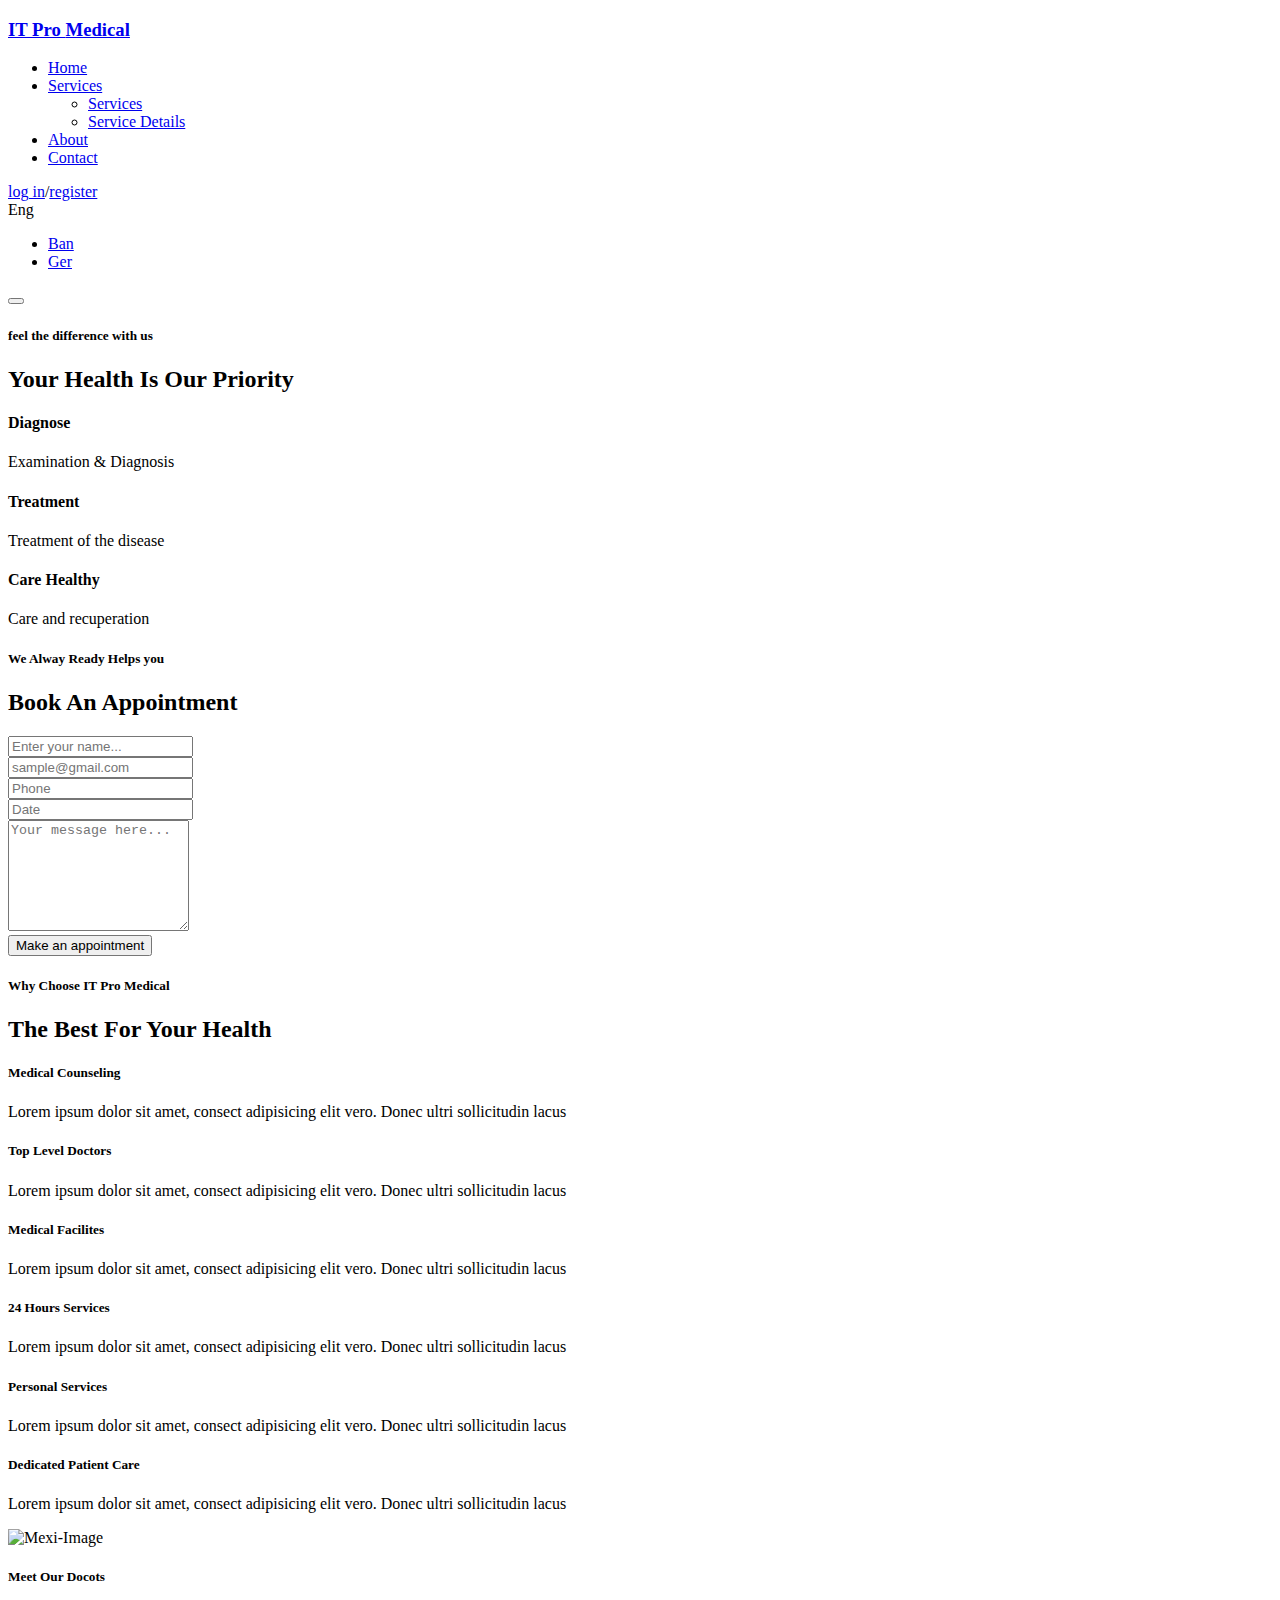
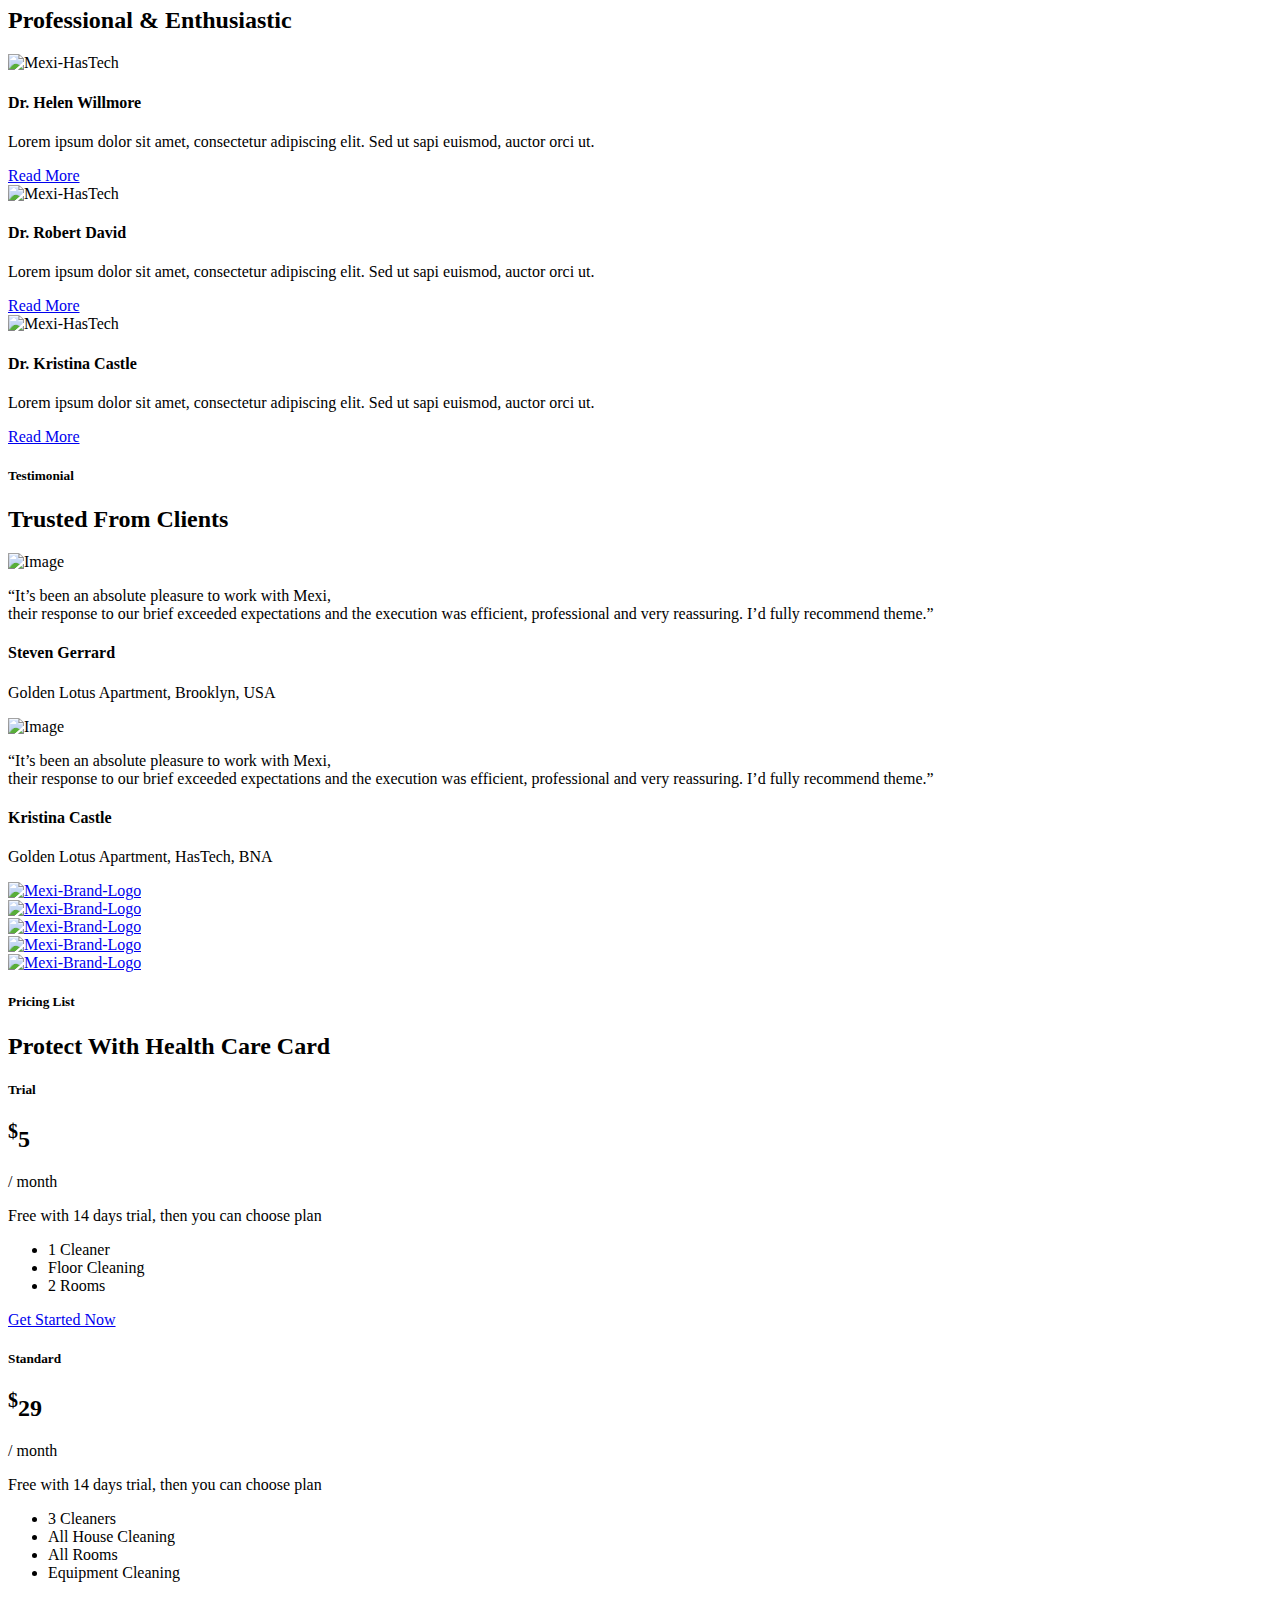
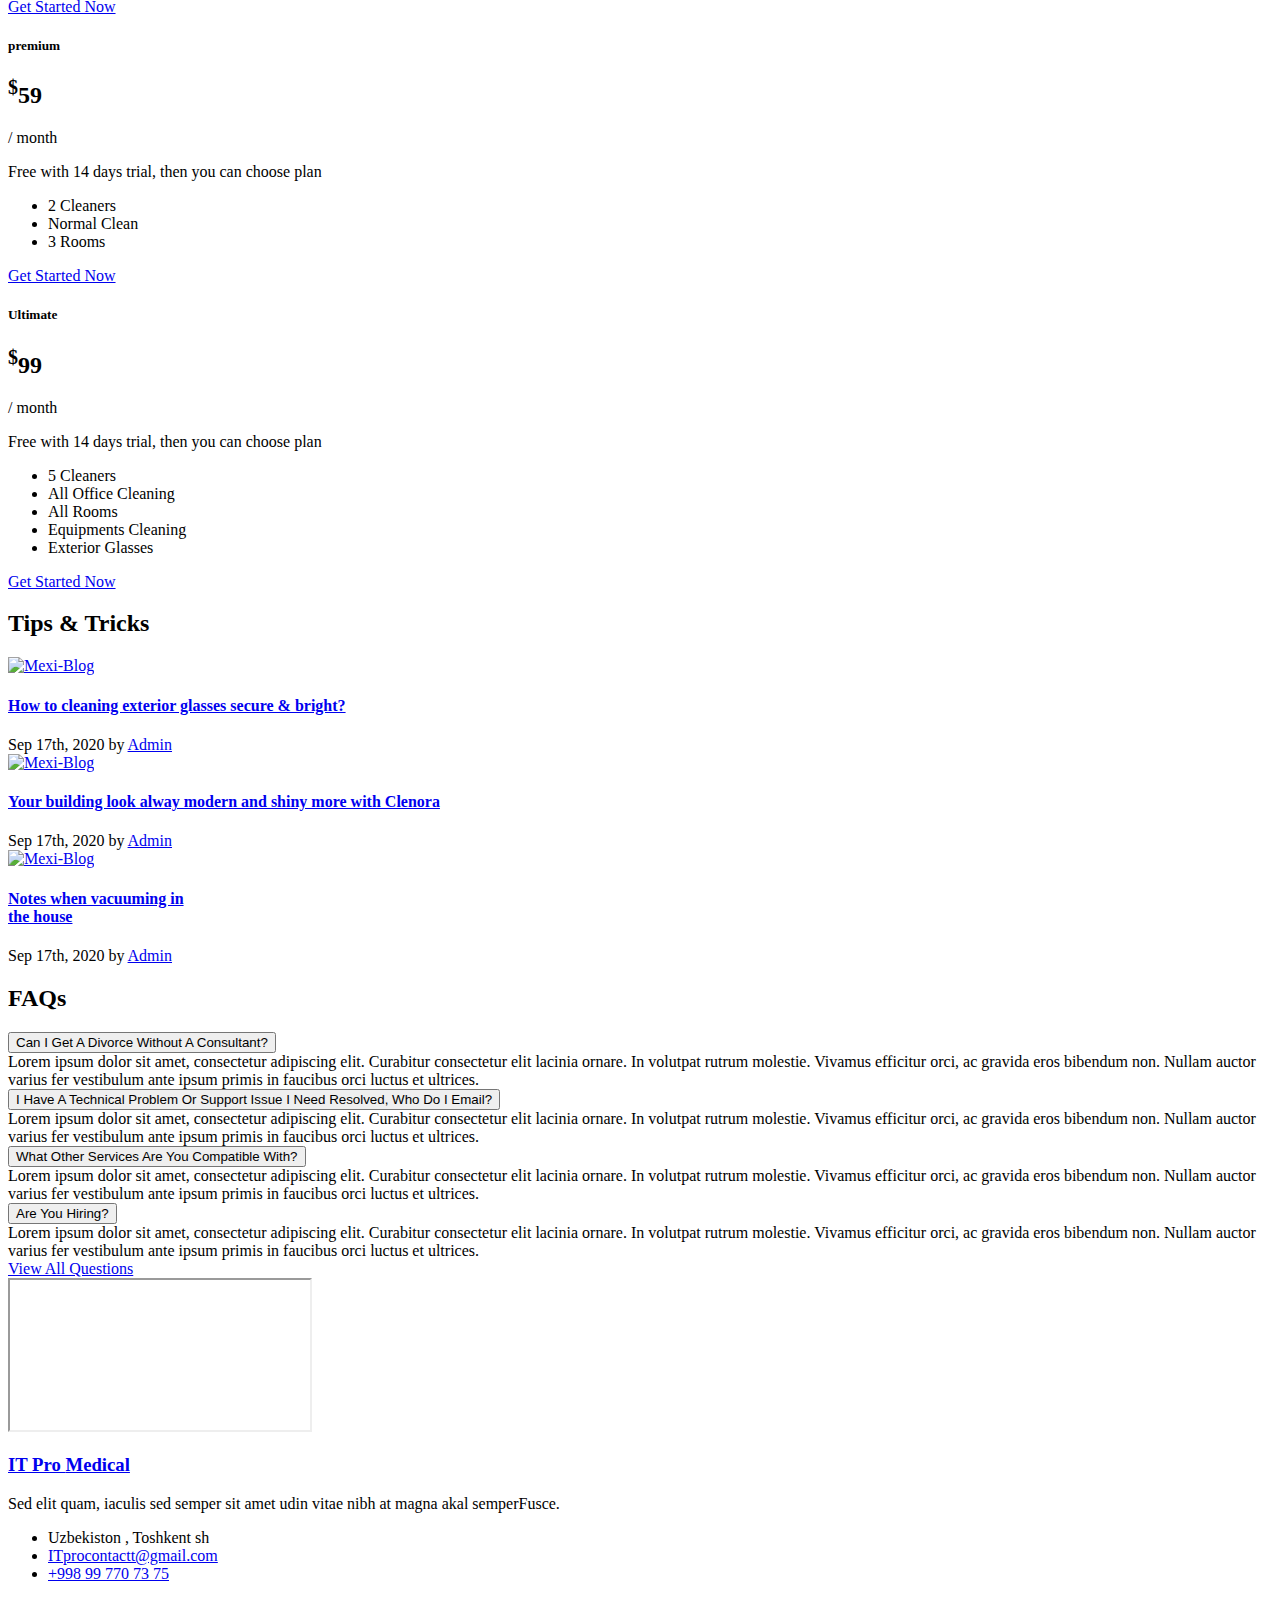
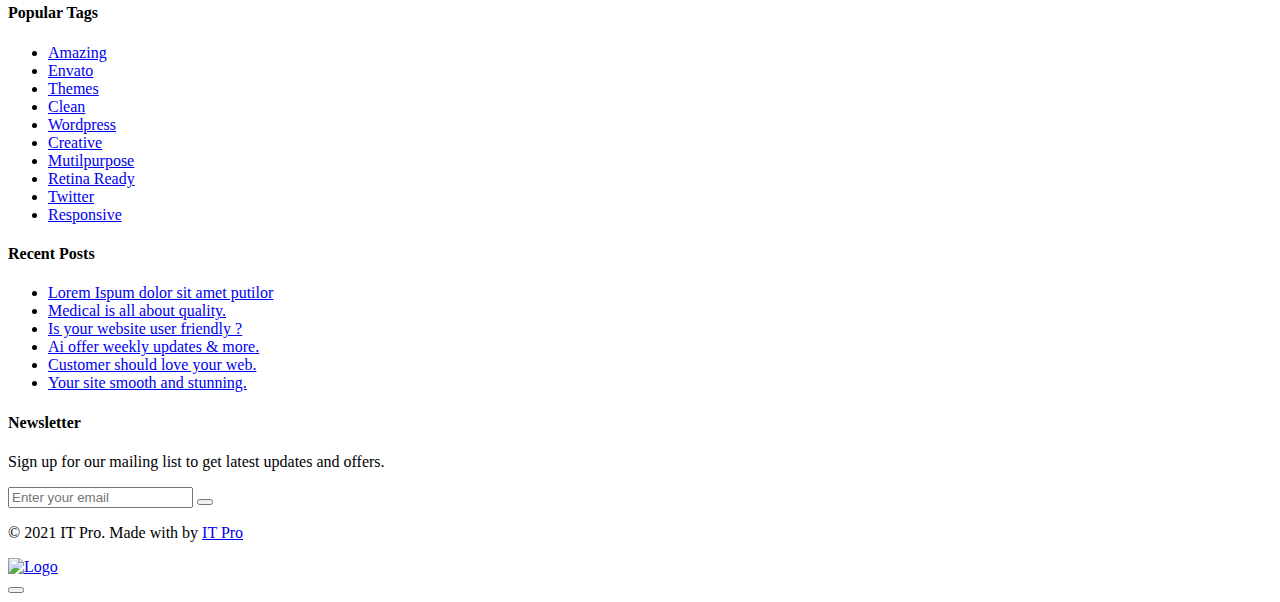
==== index.html @ 4acb0628 "fhgfj" ====
<!DOCTYPE html>
<html lang="en">

<head>
  <meta charset="utf-8">
  <meta http-equiv="X-UA-Compatible" content="IE=edge">
  <meta name="viewport" content="width=device-width, initial-scale=1.0" />

  <title>IT Pro – Health & Medical HTML Template</title>
  <meta name="description" content="Mexi Health & Medical Bootstrap 5 Template is a sophisticated website template for your hospital or clinic."/>

  <!--== Favicon ==-->
  <link rel="shortcut icon" href="assets/img/logo.ico" type="image/x-icon" />

  <!--== Main Style CSS ==-->
  <link href="assets/css/style.css" rel="stylesheet" />

</head>

<body>

  <!--wrapper start-->
  <div class="wrapper home-default-wrapper">

    <!--== Start Preloader Content ==-->
    <div class="preloader-wrap">
      <div class="preloader">
        <span class="dot"></span>
        <div class="dots">
          <span></span>
          <span></span>
          <span></span>
        </div>
      </div>
    </div>
    <!--== End Preloader Content ==-->

    <!--== Start Header Wrapper ==-->
    <header class="header-area header-default transparent sticky-header">
      <div class="container">
        <div class="row align-items-center">
          <div class="col-lg-12">
            <div class="header-align">
              <div class="header-logo-area">
                <a href="index.html">
                  <h3 class="text-dark font-weight-bold ml-30" href="#">IT Pro <span class="text-danger">Medical</span></h3>
                </a>
              </div>
              <div class="header-navigation-area">
                <ul class="main-menu nav justify-content-center">
                  <li><a href="index.html">Home</a></li>
                  <li class="has-submenu"><a href="services.html">Services</a>
                    <ul class="submenu-nav">
                      <li><a href="services.html">Services</a></li>
                      <li><a href="service-details.html">Service Details</a></li>
                    </ul>
                  </li>
                  <li><a href="about.html">About</a></li>
                  <li><a href="contact.html">Contact</a></li>
<!--                  <li class="has-submenu"><a href="blog.html">Blog</a>-->
<!--                    <ul class="submenu-nav">-->
<!--                      <li><a href="blog.html">Blog Grid</a></li>-->
<!--                      <li><a href="blog-details.html">Blog Single</a></li>-->
<!--                    </ul>-->
<!--                  </li>-->
                </ul>
              </div>
              <div class="header-action-area">
                <div class="login-reg">
                  <a href="#/">log in</a><span>/</span><a href="#/">register</a> <i class="icon icofont-user-alt-3"></i>
                </div>
                <div class="widget-language">
                  <span class="current">Eng <i class="icon icofont-simple-down"></i></span>
                  <ul>
                    <li><a href="#">Ban</a></li>
                    <li><a href="#">Ger</a></li>
                  </ul>
                </div>
                <button class="btn-menu d-lg-none">
                  <span></span>
                  <span></span>
                  <span></span>
                </button>
              </div>
            </div>
          </div>
        </div>
      </div>
    </header>
    <!--== End Header Wrapper ==-->

    <main class="main-content site-wrapper-reveal">
      <!--== Start Hero Area Wrapper ==-->
      <section class="home-slider-area slider-default bg-img" data-bg-img="assets/img/slider/main-slide-01.jpg">
        <div class="container">
          <div class="row">
            <div class="col-lg-12">
              <!-- Start Slide Item -->
              <div class="slider-content-area" data-aos="fade-zoom-in" data-aos-duration="1300">
                <h5>feel the difference with us</h5>
                <h2>Your Health <span>Is Our Priority</span></h2>
              </div>
              <!-- End Slide Item -->
              <div class="swiper-container service-slider-container">
                <div class="swiper-wrapper service-slider service-category">

                  <div class="swiper-slide category-item">
                    <div class="icon">
                      <i class="icofont-stethoscope-alt"></i>
                    </div>
                    <h4>Diagnose</h4>
                    <p>Examination & Diagnosis</p>
                  </div>

                  <div class="swiper-slide category-item">
                    <div class="icon">
                      <i class="icofont-brain-alt"></i>
                    </div>
                    <h4>Treatment</h4>
                    <p>Treatment of the disease</p>
                  </div>

                  <div class="swiper-slide category-item">
                    <div class="icon">
                      <i class="icofont-paralysis-disability"></i>
                    </div>
                    <h4>Care Healthy</h4>
                    <p>Care and recuperation</p>
                  </div>
                </div>
              </div>
            </div>
          </div>
        </div>
      </section>
      <!--== End Hero Area Wrapper ==-->

      <!--== Start Appointment Form Area Wrapper ==-->
      <section class="appointment-area" data-bg-color="#eaeded">
        <div class="appointment-form-style1">
          <div class="container">
            <div class="row">
              <div class="col-lg-12">
                <div class="appointment-form">
                  <div class="section-title">
                    <h5>We Alway Ready Helps you</h5>
                    <h2 class="title">Book An <span>Appointment</span></h2>
                  </div>
                  <form id="contact-form" action="http://whizthemes.com/mail-php/raju/arden/mail.php" method="post">
                    <div class="row">
                      <div class="col-md-3">
                        <div class="form-group">
                          <input class="form-control" type="text" name="con_name" placeholder="Enter your name...">
                        </div>
                      </div>
                      <div class="col-md-3">
                        <div class="form-group">
                          <input class="form-control" type="email" name="con_email" placeholder="sample@gmail.com">
                        </div>
                      </div>
                      <div class="col-md-3">
                        <div class="form-group">
                          <input class="form-control" type="text" name="con_phone" placeholder="Phone">
                        </div>
                      </div>
                      <div class="col-md-3">
                        <div class="form-group datepicker-group">
                          <label for="datepicker" class="form-label icon icofont-calendar"></label>
                          <input class="form-control" id="datepicker" type="text" name="con_date" placeholder="Date">
                        </div>
                      </div>
                      <div class="col-md-12">
                        <div class="form-group mb-0">
                          <textarea name="con_message" rows="7" placeholder="Your message here..."></textarea>
                        </div>
                      </div>
                      <div class="col-md-12">
                        <div class="form-group mb-0">
                          <button class="btn btn-theme" type="submit">Make an appointment</button>
                        </div>
                      </div>
                    </div>
                  </form>
                </div>
                <!-- Message Notification -->
                <div class="form-message"></div>
              </div>
            </div>
          </div>
        </div>
      </section>
      <!--== End Appointment Form Area Wrapper ==-->

      <!--== Start Feature Area Wrapper ==-->
      <section class="feature-area feature-default-area" data-bg-color="#eaeded">
        <div class="container">
          <div class="row">
            <div class="col-lg-12">
              <div class="section-title" data-aos="fade-up" data-aos-duration="1100">
                <h5>Why Choose IT Pro Medical</h5>
                <h2 class="title">The Best <span>For Your Health</span></h2>
              </div>
            </div>
          </div>
          <div class="row">
            <div class="col-lg-12 col-xl-8">
              <div class="row icon-box-style1" data-aos="fade-up" data-aos-duration="1100">
                <div class="col-md-6">
                  <div class="icon-box-item">
                    <div class="icon">
                      <i class="icofont-prescription"></i>
                    </div>
                    <div class="content">
                      <h5 class="title">Medical Counseling</h5>
                      <p>Lorem ipsum dolor sit amet, consect adipisicing elit vero. Donec ultri sollicitudin lacus</p>
                    </div>
                  </div>
                </div>
                <div class="col-md-6">
                  <div class="icon-box-item">
                    <div class="icon">
                      <i class="icofont-doctor-alt"></i>
                    </div>
                    <div class="content">
                      <h5 class="title">Top Level Doctors</h5>
                      <p>Lorem ipsum dolor sit amet, consect adipisicing elit vero. Donec ultri sollicitudin lacus</p>
                    </div>
                  </div>
                </div>
                <div class="col-md-6">
                  <div class="icon-box-item">
                    <div class="icon">
                      <i class="icofont-microscope"></i>
                    </div>
                    <div class="content">
                      <h5 class="title">Medical Facilites</h5>
                      <p>Lorem ipsum dolor sit amet, consect adipisicing elit vero. Donec ultri sollicitudin lacus</p>
                    </div>
                  </div>
                </div>
                <div class="col-md-6">
                  <div class="icon-box-item">
                    <div class="icon">
                      <i class="icofont-ambulance-cross"></i>
                    </div>
                    <div class="content">
                      <h5 class="title">24 Hours Services</h5>
                      <p>Lorem ipsum dolor sit amet, consect adipisicing elit vero. Donec ultri sollicitudin lacus</p>
                    </div>
                  </div>
                </div>
                <div class="col-md-6">
                  <div class="icon-box-item">
                    <div class="icon">
                      <i class="icofont-blood"></i>
                    </div>
                    <div class="content">
                      <h5 class="title">Personal Services</h5>
                      <p>Lorem ipsum dolor sit amet, consect adipisicing elit vero. Donec ultri sollicitudin lacus</p>
                    </div>
                  </div>
                </div>
                <div class="col-md-6">
                  <div class="icon-box-item">
                    <div class="icon">
                      <i class="icofont-paralysis-disability"></i>
                    </div>
                    <div class="content">
                      <h5 class="title">Dedicated Patient Care</h5>
                      <p>Lorem ipsum dolor sit amet, consect adipisicing elit vero. Donec ultri sollicitudin lacus</p>
                    </div>
                  </div>
                </div>
              </div>
            </div>
          </div>
        </div>
        <div class="thumb" data-aos="fade-left" data-aos-duration="1500">
          <img src="assets/img/photos/doctor-01.png" alt="Mexi-Image">
        </div>
      </section>
      <!--== End Feature Area Wrapper ==-->

      <!--== Start Team Area Wrapper ==-->
      <section class="team-area team-default-area">
        <div class="container">
          <div class="row">
            <div class="col-lg-12">
              <div class="section-title text-center" data-aos="fade-up" data-aos-duration="1000">
                <h5>Meet Our Docots</h5>
                <h2 class="title">Professional & <span>Enthusiastic</span></h2>
              </div>
            </div>
          </div>
          <div class="row">
            <div class="col-lg-12">
              <div class="swiper-container team-slider-container" data-aos="fade-up" data-aos-duration="1300">
                <div class="swiper-wrapper team-slider">
                  <!--== Start Team Item ==-->
                  <div class="swiper-slide team-member">
                    <div class="thumb">
                      <img src="assets/img/team/01.jpg" alt="Mexi-HasTech">
                    </div>
                    <div class="content">
                      <div class="member-info">
                        <h4 class="name">Dr. Helen Willmore</h4>
                        <p>Lorem ipsum dolor sit amet, consectetur adipiscing elit. Sed ut sapi euismod, auctor orci ut.
                        </p>
                        <a href="#/" class="btn-link">Read More</a>
                      </div>
                    </div>
                  </div>
                  <!--== End Team Item ==-->

                  <!--== Start Team Item ==-->
                  <div class="swiper-slide team-member">
                    <div class="thumb">
                      <img src="assets/img/team/02.jpg" alt="Mexi-HasTech">
                    </div>
                    <div class="content">
                      <div class="member-info">
                        <h4 class="name">Dr. Robert David</h4>
                        <p>Lorem ipsum dolor sit amet, consectetur adipiscing elit. Sed ut sapi euismod, auctor orci ut.
                        </p>
                        <a href="#/" class="btn-link">Read More</a>
                      </div>
                    </div>
                  </div>
                  <!--== End Team Item ==-->

                  <!--== Start Team Item ==-->
                  <div class="swiper-slide team-member">
                    <div class="thumb">
                      <img src="assets/img/team/03.jpg" alt="Mexi-HasTech">
                    </div>
                    <div class="content">
                      <div class="member-info">
                        <h4 class="name">Dr. Kristina Castle</h4>
                        <p>Lorem ipsum dolor sit amet, consectetur adipiscing elit. Sed ut sapi euismod, auctor orci ut.
                        </p>
                        <a href="#/" class="btn-link">Read More</a>
                      </div>
                    </div>
                  </div>
                  <!--== End Team Item ==-->
                </div>
                <!-- Add Pagination -->
                <div class="swiper-pagination"></div>
              </div>
            </div>
          </div>
        </div>
      </section>
      <!--== End Team Area Wrapper ==-->

      <!--== Start Testimonial Area Wrapper ==-->
      <section class="testimonial-area testimonial-default-area bg-img"
        data-bg-img="assets/img/photos/testimonial-bg1.jpg">
        <div class="container">
          <div class="row">
            <div class="col-lg-12">
              <div class="section-title text-center" data-aos="fade-up" data-aos-duration="1000">
                <h5>Testimonial</h5>
                <h2 class="title">Trusted <span>From Clients</span></h2>
              </div>
            </div>
          </div>
          <div class="row">
            <div class="col-lg-12">
              <div class="swiper-container testimonial-slider-container" data-aos="fade-up" data-aos-duration="1100">
                <div class="swiper-wrapper testimonial-slider">
                  <!--== Start Testimonial Item ==-->
                  <div class="swiper-slide testimonial-item">
                    <div class="thumb">
                      <img src="assets/img/testimonial/01.jpg" alt="Image">
                    </div>
                    <div class="client-content">
                      <p>“It’s been an absolute pleasure to work with Mexi, <br>their response to our brief exceeded
                        expectations and the execution was efficient, professional and very reassuring. I’d fully
                        recommend theme.”</p>
                    </div>
                    <div class="client-info">
                      <div class="desc">
                        <h4 class="name">Steven Gerrard</h4>
                        <p class="client-location">Golden Lotus Apartment, Brooklyn, USA</p>
                      </div>
                    </div>
                  </div>
                  <!--== End Testimonial Item ==-->
                  <!--== Start Testimonial Item ==-->
                  <div class="swiper-slide testimonial-item">
                    <div class="thumb">
                      <img src="assets/img/testimonial/02.jpg" alt="Image">
                    </div>
                    <div class="client-content">
                      <p>“It’s been an absolute pleasure to work with Mexi, <br>their response to our brief exceeded
                        expectations and the execution was efficient, professional and very reassuring. I’d fully
                        recommend theme.”</p>
                    </div>
                    <div class="client-info">
                      <div class="desc">
                        <h4 class="name">Kristina Castle</h4>
                        <p class="client-location">Golden Lotus Apartment, HasTech, BNA</p>
                      </div>
                    </div>
                  </div>
                  <!--== End Testimonial Item ==-->
                </div>
                <!-- Add Arrows -->
                <div class="swiper-button-next"></div>
                <div class="swiper-button-prev"></div>
              </div>
            </div>
          </div>
          <div class="row">
            <div class="col-lg-12">
              <div class="brand-logo-area brand-logo-default-area">
                <div class="swiper-container brand-logo-slider-container" data-aos="fade-up" data-aos-duration="1200">
                  <div class="swiper-wrapper brand-logo-slider">
                    <div class="swiper-slide brand-logo-item">
                      <a href="#/"><img src="assets/img/brand-logo/01.png" alt="Mexi-Brand-Logo"></a>
                    </div>
                    <div class="swiper-slide brand-logo-item">
                      <a href="#/"><img src="assets/img/brand-logo/02.png" alt="Mexi-Brand-Logo"></a>
                    </div>
                    <div class="swiper-slide brand-logo-item">
                      <a href="#/"><img src="assets/img/brand-logo/03.png" alt="Mexi-Brand-Logo"></a>
                    </div>
                    <div class="swiper-slide brand-logo-item">
                      <a href="#/"><img src="assets/img/brand-logo/04.png" alt="Mexi-Brand-Logo"></a>
                    </div>
                    <div class="swiper-slide brand-logo-item">
                      <a href="#/"><img src="assets/img/brand-logo/05.png" alt="Mexi-Brand-Logo"></a>
                    </div>
                  </div>
                </div>
              </div>
            </div>
          </div>
        </div>
      </section>
      <!--== End Testimonial Area Wrapper ==-->

      <!--== Start Pricing Area Wrapper ==-->
      <section class="pricing-area pricing-default-area">
        <div class="container">
          <div class="row">
            <div class="col-lg-12">
              <div class="section-title text-center" data-aos="fade-up" data-aos-duration="1000">
                <h5>Pricing List</h5>
                <h2 class="title">Protect <span>With Health Care Card</span></h2>
              </div>
            </div>
          </div>
          <div class="row row-gutter-0 pricing-items-style1" data-aos="fade-up" data-aos-duration="1100">
            <div class="col-sm-6 col-md-6 col-lg-3">
              <div class="pricing-item item-one">
                <div class="pricing-title">
                  <h5>Trial</h5>
                </div>
                <div class="pricing-amount">
                  <h2><sup>$</sup>5</h2>
                  <span class="period">/ month</span>
                </div>
                <div class="pricing-content">
                  <p class="desc">Free with 14 days trial, then you can choose plan</p>
                  <ul class="pricing-list">
                    <li><i class="icofont-check-circled"></i> 1 Cleaner</li>
                    <li><i class="icofont-check-circled"></i> Floor Cleaning</li>
                    <li><i class="icofont-check-circled"></i> 2 Rooms</li>
                  </ul>
                </div>
                <div class="pricing-footer">
                  <a class="btn-theme btn-border" href="#/">Get Started Now</a>
                </div>
              </div>
            </div>
            <div class="col-sm-6 col-md-6 col-lg-3">
              <div class="pricing-item item-two">
                <div class="pricing-title">
                  <h5>Standard</h5>
                </div>
                <div class="pricing-amount">
                  <h2><sup>$</sup>29</h2>
                  <span class="period">/ month</span>
                </div>
                <div class="pricing-content">
                  <p class="desc">Free with 14 days trial, then you can choose plan</p>
                  <ul class="pricing-list">
                    <li><i class="icofont-check-circled"></i> 3 Cleaners</li>
                    <li><i class="icofont-check-circled"></i> All House Cleaning</li>
                    <li><i class="icofont-check-circled"></i> All Rooms</li>
                    <li><i class="icofont-check-circled"></i> Equipment Cleaning</li>
                  </ul>
                </div>
                <div class="pricing-footer">
                  <a class="btn-theme btn-border active" href="#/">Get Started Now</a>
                </div>
              </div>
            </div>
            <div class="col-sm-6 col-md-6 col-lg-3">
              <div class="pricing-item item-three">
                <div class="pricing-title">
                  <h5>premium</h5>
                </div>
                <div class="pricing-amount">
                  <h2><sup>$</sup>59</h2>
                  <span class="period">/ month</span>
                </div>
                <div class="pricing-content">
                  <p class="desc">Free with 14 days trial, then you can choose plan</p>
                  <ul class="pricing-list">
                    <li><i class="icofont-check-circled"></i> 2 Cleaners</li>
                    <li><i class="icofont-check-circled"></i> Normal Clean</li>
                    <li><i class="icofont-check-circled"></i> 3 Rooms</li>
                  </ul>
                </div>
                <div class="pricing-footer">
                  <a class="btn-theme btn-border" href="#/">Get Started Now</a>
                </div>
              </div>
            </div>
            <div class="col-sm-6 col-md-6 col-lg-3">
              <div class="pricing-item item-four">
                <div class="pricing-title">
                  <h5>Ultimate</h5>
                </div>
                <div class="pricing-amount">
                  <h2><sup>$</sup>99</h2>
                  <span class="period">/ month</span>
                </div>
                <div class="pricing-content">
                  <p class="desc">Free with 14 days trial, then you can choose plan</p>
                  <ul class="pricing-list">
                    <li><i class="icofont-check-circled"></i> 5 Cleaners</li>
                    <li><i class="icofont-check-circled"></i> All Office Cleaning</li>
                    <li><i class="icofont-check-circled"></i> All Rooms</li>
                    <li><i class="icofont-check-circled"></i> Equipments Cleaning</li>
                    <li><i class="icofont-check-circled"></i> Exterior Glasses</li>
                  </ul>
                </div>
                <div class="pricing-footer">
                  <a class="btn-theme btn-border" href="#/">Get Started Now</a>
                </div>
              </div>
            </div>
          </div>
        </div>
      </section>
      <!--== End Pricing Area Wrapper ==-->

      <!--== Start Blog Area Wrapper ==-->
      <section class="blog-area blog-default-area">
        <div class="container">
          <div class="row">
            <div class="col-lg-6">
              <div class="section-title" data-aos="fade-up" data-aos-duration="1000">
                <h2 class="title">Tips & <span>Tricks</span></h2>
              </div>
              <div class="post-items-style1" data-aos="fade-up" data-aos-duration="1100">
                <!--== Start Blog Post Item ==-->
                <div class="post-item">
                  <div class="thumb">
                    <a href="blog-details.html"><img src="assets/img/blog/01.jpg" alt="Mexi-Blog"></a>
                  </div>
                  <div class="content">
                    <h4 class="title">
                      <a href="blog-details.html">How to cleaning exterior glasses secure & bright?</a>
                    </h4>
                    <div class="meta">Sep 17th, 2020 by <a class="author" href="blog.html">Admin</a>
                    </div>
                  </div>
                </div>
                <!--== End Blog Post Item ==-->

                <!--== Start Blog Post Item ==-->
                <div class="post-item">
                  <div class="thumb">
                    <a href="blog-details.html"><img src="assets/img/blog/02.jpg" alt="Mexi-Blog"></a>
                  </div>
                  <div class="content">
                    <h4 class="title">
                      <a href="blog-details.html">Your building look alway modern and shiny more with Clenora</a>
                    </h4>
                    <div class="meta">Sep 17th, 2020 by <a class="author" href="blog.html">Admin</a>
                    </div>
                  </div>
                </div>
                <!--== End Blog Post Item ==-->

                <!--== Start Blog Post Item ==-->
                <div class="post-item">
                  <div class="thumb">
                    <a href="blog-details.html"><img src="assets/img/blog/03.jpg" alt="Mexi-Blog"></a>
                  </div>
                  <div class="content">
                    <h4 class="title">
                      <a href="blog-details.html">Notes when vacuuming in <br>the house</a>
                    </h4>
                    <div class="meta">Sep 17th, 2020 by <a class="author" href="blog.html">Admin</a>
                    </div>
                  </div>
                </div>
                <!--== End Blog Post Item ==-->
              </div>
            </div>
            <div class="col-lg-6">
              <div class="section-title mt-md-70" data-aos="fade-up" data-aos-duration="1000">
                <h2 class="title">FAQs</h2>
              </div>
              <div class="accordian-content" data-aos="fade-up" data-aos-duration="1100">
                <div class="accordion accordion-style2 no-bg" id="accordionStyle">
                  <div class="accordion-item">
                    <div class="accordion-header" id="headingOne">
                      <button class="accordion-button" type="button" data-bs-toggle="collapse"
                        data-bs-target="#collapseOne" aria-expanded="true" aria-controls="collapseOne">
                        Can I Get A Divorce Without A Consultant?
                        <i class="icon icon-plus icofont-thin-down"></i>
                        <i class="icon icon-minus icofont-close-line"></i>
                      </button>
                    </div>
                    <div id="collapseOne" class="accordion-collapse collapse show" aria-labelledby="headingOne"
                      data-bs-parent="#accordionStyle">
                      <div class="accordion-body">
                        Lorem ipsum dolor sit amet, consectetur adipiscing elit. Curabitur consectetur elit lacinia
                        ornare. In volutpat rutrum molestie. Vivamus efficitur orci, ac gravida eros bibendum non.
                        Nullam auctor varius fer vestibulum ante ipsum primis in faucibus orci luctus et ultrices.
                      </div>
                    </div>
                  </div>
                  <div class="accordion-item">
                    <div class="accordion-header" id="headingTwo">
                      <button class="accordion-button collapsed" type="button" data-bs-toggle="collapse"
                        data-bs-target="#collapseTwo" aria-expanded="false" aria-controls="collapseTwo">
                        I Have A Technical Problem Or Support Issue I Need Resolved, Who Do I Email?
                        <i class="icon icon-plus icofont-thin-down"></i>
                        <i class="icon icon-minus icofont-close-line"></i>
                      </button>
                    </div>
                    <div id="collapseTwo" class="accordion-collapse collapse" aria-labelledby="headingTwo"
                      data-bs-parent="#accordionStyle">
                      <div class="accordion-body">
                        Lorem ipsum dolor sit amet, consectetur adipiscing elit. Curabitur consectetur elit lacinia
                        ornare. In volutpat rutrum molestie. Vivamus efficitur orci, ac gravida eros bibendum non.
                        Nullam auctor varius fer vestibulum ante ipsum primis in faucibus orci luctus et ultrices.
                      </div>
                    </div>
                  </div>
                  <div class="accordion-item">
                    <div class="accordion-header" id="headingThree">
                      <button class="accordion-button collapsed" type="button" data-bs-toggle="collapse"
                        data-bs-target="#collapseThree" aria-expanded="false" aria-controls="collapseThree">
                        What Other Services Are You Compatible With?
                        <i class="icon icon-plus icofont-thin-down"></i>
                        <i class="icon icon-minus icofont-close-line"></i>
                      </button>
                    </div>
                    <div id="collapseThree" class="accordion-collapse collapse" aria-labelledby="headingThree"
                      data-bs-parent="#accordionStyle">
                      <div class="accordion-body">
                        Lorem ipsum dolor sit amet, consectetur adipiscing elit. Curabitur consectetur elit lacinia
                        ornare. In volutpat rutrum molestie. Vivamus efficitur orci, ac gravida eros bibendum non.
                        Nullam auctor varius fer vestibulum ante ipsum primis in faucibus orci luctus et ultrices.
                      </div>
                    </div>
                  </div>
                  <div class="accordion-item">
                    <div class="accordion-header" id="headingFour">
                      <button class="accordion-button collapsed" type="button" data-bs-toggle="collapse"
                        data-bs-target="#collapseFour" aria-expanded="false" aria-controls="collapseFour">
                        Are You Hiring?
                        <i class="icon icon-plus icofont-thin-down"></i>
                        <i class="icon icon-minus icofont-close-line"></i>
                      </button>
                    </div>
                    <div id="collapseFour" class="accordion-collapse collapse" aria-labelledby="headingFour"
                      data-bs-parent="#accordionStyle">
                      <div class="accordion-body">
                        Lorem ipsum dolor sit amet, consectetur adipiscing elit. Curabitur consectetur elit lacinia
                        ornare. In volutpat rutrum molestie. Vivamus efficitur orci, ac gravida eros bibendum non.
                        Nullam auctor varius fer vestibulum ante ipsum primis in faucibus orci luctus et ultrices.
                      </div>
                    </div>
                  </div>
                </div>
                <a class="btn-line" href="#/">View All Questions</a>
              </div>
            </div>
          </div>
        </div>
      </section>
      <!--== End Blog Area Wrapper ==-->

      <!--== Start Map Area Wrapper ==-->
      <div class="map-area">
        <iframe
          src="https://www.google.com/maps/embed?pb=!1m18!1m12!1m3!1d3151.8402891185374!2d144.95373631590425!3d-37.81720974201477!2m3!1f0!2f0!3f0!3m2!1i1024!2i768!4f13.1!3m3!1m2!1s0x6ad65d4c2b349649%3A0xb6899234e561db11!2sEnvato!5e0!3m2!1sen!2ssg!4v1607294780661!5m2!1sen!2ssg"></iframe>
      </div>
      <!--== End Map Area Wrapper ==-->
    </main>

    <!--== Start Footer Area Wrapper ==-->
    <footer class="footer-area reveal-footer">
      <div class="container">
        <div class="row">
          <div class="col-sm-6 col-md-5 col-lg-4 col-xl-3">
            <div class="widget-item">
              <div class="about-widget">
                <a class="footer-logo" href="index.html">
                  <h3 class="text-dark font-weight-bold ml-30" href="#">IT Pro <span class="text-danger">Medical</span></h3>
                </a>
                <p class="mb-0">Sed elit quam, iaculis sed semper sit amet udin vitae nibh at magna akal semperFusce.
                </p>
                <ul class="widget-contact-info">
                  <li class="info-address"><i class="icofont-location-pin"></i>Uzbekiston , Toshkent sh</li>
                  <li class="info-mail"><i class="icofont-email"></i><a
                      href="mailto://ITprocontactt@gmail.com">ITprocontactt@gmail.com</a></li>
                  <li class="info-phone"><i class="icofont-ui-call"></i><a href="tel://+998 99 770 73 75">+998 99 770 73 75</a></li>
                </ul>
              </div>
            </div>
          </div>
          <div class="col-sm-6 col-md-6 offset-md-1 col-lg-3 offset-lg-0 col-xl-3 d-lg-none d-xl-block">
            <div class="widget-item d-inline-block">
              <h4 class="widget-title line-bottom">Popular Tags</h4>
              <div class="widget-tags">
                <ul>
                  <li><a href="#/">Amazing</a></li>
                  <li><a href="#/">Envato</a></li>
                  <li><a href="#/">Themes</a></li>
                  <li><a href="#/">Clean</a></li>
                  <li><a href="#/">Wordpress</a></li>
                  <li><a href="#/">Creative</a></li>
                  <li><a href="#/">Mutilpurpose</a></li>
                  <li><a href="#/">Retina Ready</a></li>
                  <li><a href="#/">Twitter</a></li>
                  <li><a href="#/">Responsive</a></li>
                </ul>
              </div>
            </div>
          </div>
          <div class="col-sm-6 col-md-5 col-lg-4 col-xl-3">
            <div class="widget-item">
              <h4 class="widget-title line-bottom">Recent Posts</h4>
              <nav class="widget-posts">
                <ul class="posts-item">
                  <li><a href="about.html"><i class="icon icofont-rounded-double-right"></i>Lorem Ispum dolor sit
                      amet putilor</a></li>
                  <li><a href="about.html"><i class="icon icofont-rounded-double-right"></i>Medical is all about
                      quality.</a></li>
                  <li><a href="about.html"><i class="icon icofont-rounded-double-right"></i>Is your website user
                      friendly ?</a></li>
                  <li><a href="about.html"><i class="icon icofont-rounded-double-right"></i>Ai offer weekly
                      updates & more.</a></li>
                  <li><a href="about.html"><i class="icon icofont-rounded-double-right"></i>Customer should love
                      your web.</a></li>
                  <li><a href="about.html"><i class="icon icofont-rounded-double-right"></i>Your site smooth and
                      stunning.</a></li>
                </ul>
              </nav>
            </div>
          </div>
          <div class="col-sm-6 col-md-6 offset-md-1 col-lg-4 offset-lg-0 col-xl-3">
            <div class="widget-item">
              <h4 class="widget-title line-bottom">Newsletter</h4>
              <div class="widget-newsletter">
                <p>Sign up for our mailing list to get latest updates and offers.</p>
                <form class="newsletter-form input-btn-group">
                  <input class="form-control" type="text" placeholder="Enter your email">
                  <button class="btn btn-theme" type="button"><i class="icofont-long-arrow-right"></i></button>
                </form>
              </div>
              <div class="widget-social-icons">
                <a href="https://t.me/IT_PRO_ROBOT"><i class="icofont-telegram"></i></a>
                <a href="https://instagram.com/it__pro"><i class="icofont-instagram"></i></a>
                <a href="https://youtube.com/channel/UCy5iPj3kDkZGWGqlgGkzoIw"><i class="icofont-youtube"></i></a>
              </div>
            </div>
          </div>
        </div>
      </div>
      <div class="footer-bottom">
        <div class="container">
          <div class="row text-center">
            <div class="col-sm-12">
              <div class="widget-copyright">
                <p>© 2021 <span>IT Pro</span>. Made with <i class="icofont-heart-alt"></i> by <a href="https://it-pro.vercel.app/" target="_blank">IT Pro</a></p>
              </div>
            </div>
          </div>
        </div>
      </div>
    </footer>
    <!--== End Footer Area Wrapper ==-->

    <!--== Scroll Top Button ==-->
    <div class="scroll-to-top"><span class="icofont-rounded-up"></span></div>

    <!--== Start Side Menu ==-->
    <aside class="off-canvas-wrapper">
      <div class="off-canvas-inner">
        <div class="off-canvas-overlay"></div>
        <!-- Start Off Canvas Content Wrapper -->
        <div class="off-canvas-content">
          <!-- Off Canvas Header -->
          <div class="off-canvas-header">
            <div class="logo-area">
              <a href="index.html"><img src="assets/img/logo.png" alt="Logo" /></a>
            </div>
            <div class="close-action">
              <button class="btn-close"><i class="lnr lnr-cross"></i></button>
            </div>
          </div>

          <div class="off-canvas-item">
            <!-- Start Mobile Menu Wrapper -->
            <div class="res-mobile-menu">
              <!-- Note Content Auto Generate By Jquery From Main Menu -->
            </div>
            <!-- End Mobile Menu Wrapper -->
          </div>
          <!-- Off Canvas Footer -->
          <div class="off-canvas-footer"></div>
        </div>
        <!-- End Off Canvas Content Wrapper -->
      </div>
    </aside>
    <!--== End Side Menu ==-->
  </div>

  <!--=======================Javascript============================-->

  <!--=== Modernizr Min Js ===-->
  <script src="assets/js/modernizr.js"></script>
  <!--=== jQuery Min Js ===-->
  <script src="assets/js/jquery-main.js"></script>
  <!--=== jQuery Migration Min Js ===-->
  <script src="assets/js/jquery-migrate.js"></script>
  <!--=== Popper Min Js ===-->
  <script src="assets/js/popper.min.js"></script>
  <!--=== Bootstrap Min Js ===-->
  <script src="assets/js/bootstrap.min.js"></script>
  <!--=== jquery UI Min Js ===-->
  <script src="assets/js/jquery-ui.min.js"></script>
  <!--=== Plugin Collection Js ===-->
  <script src="assets/js/plugincollection.js"></script>


  <!--=== Custom Js ===-->
  <script src="assets/js/custom.js"></script>

</body>

</html>
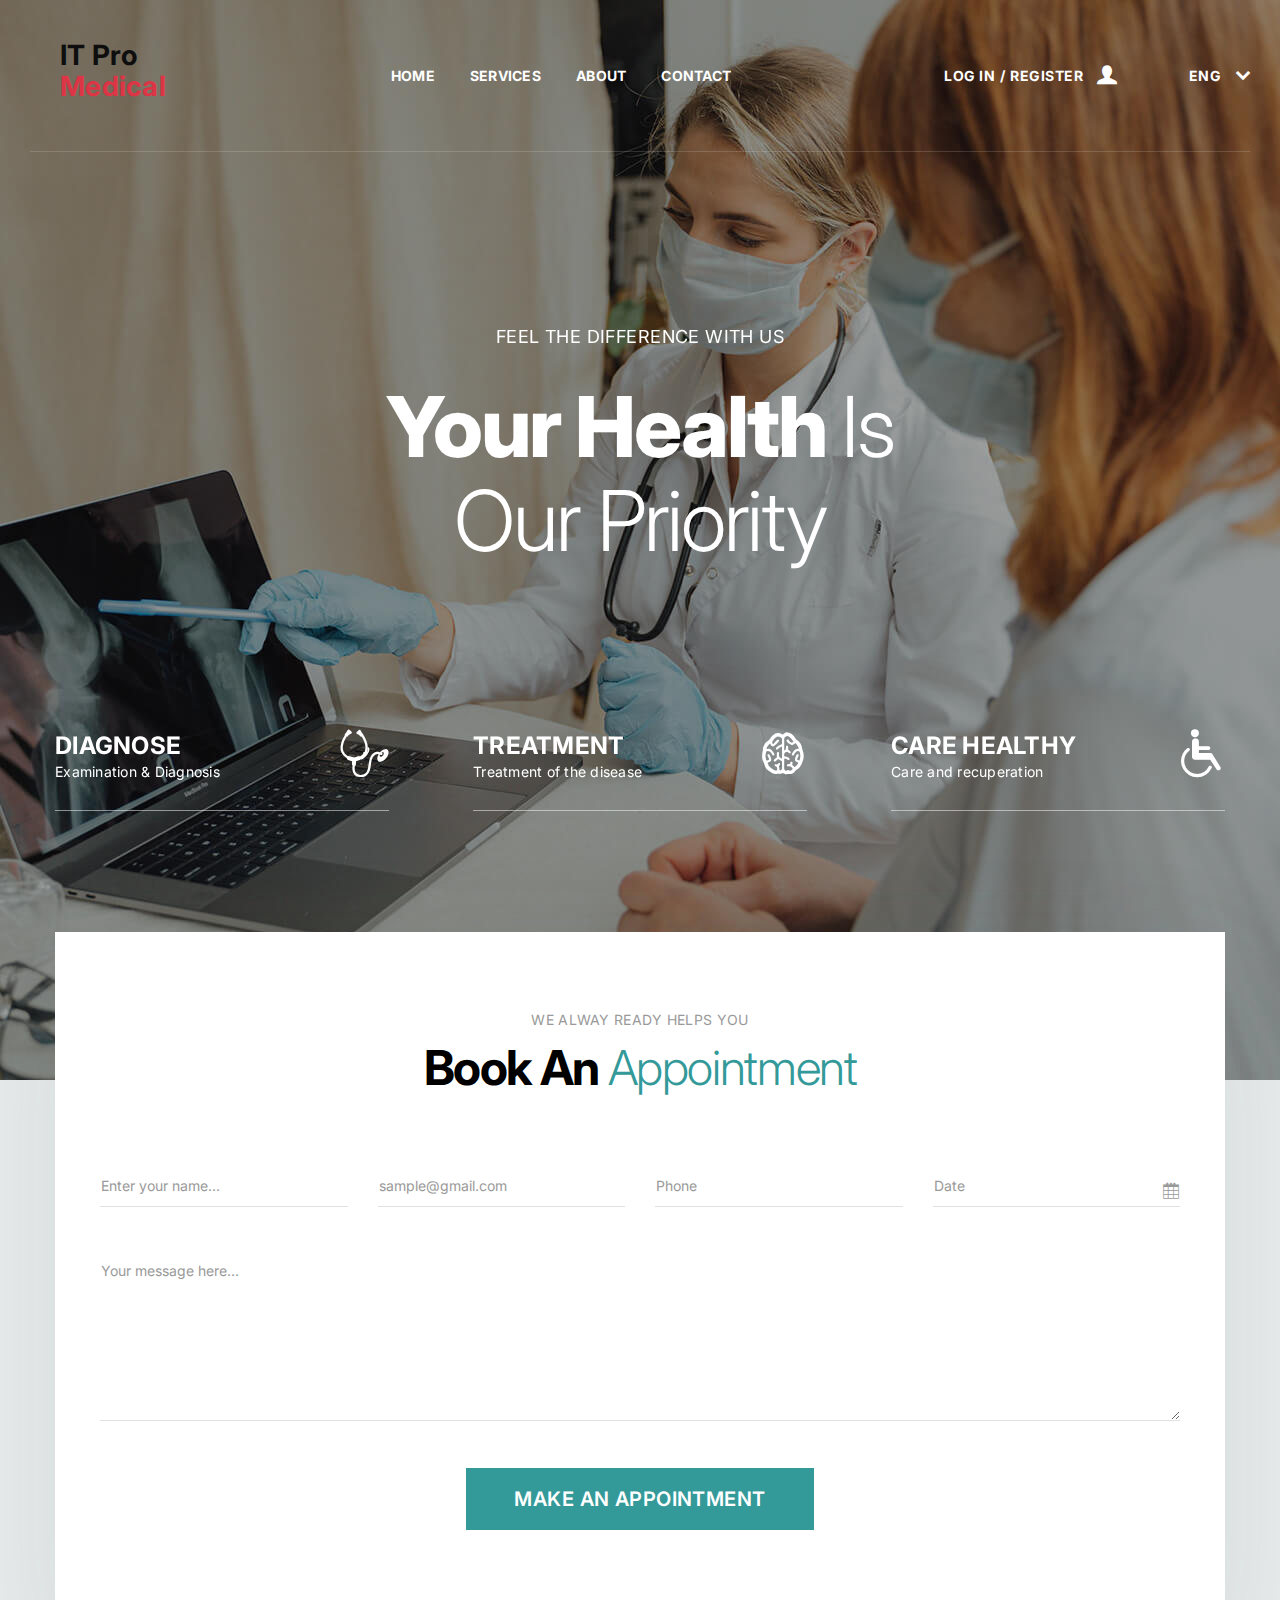
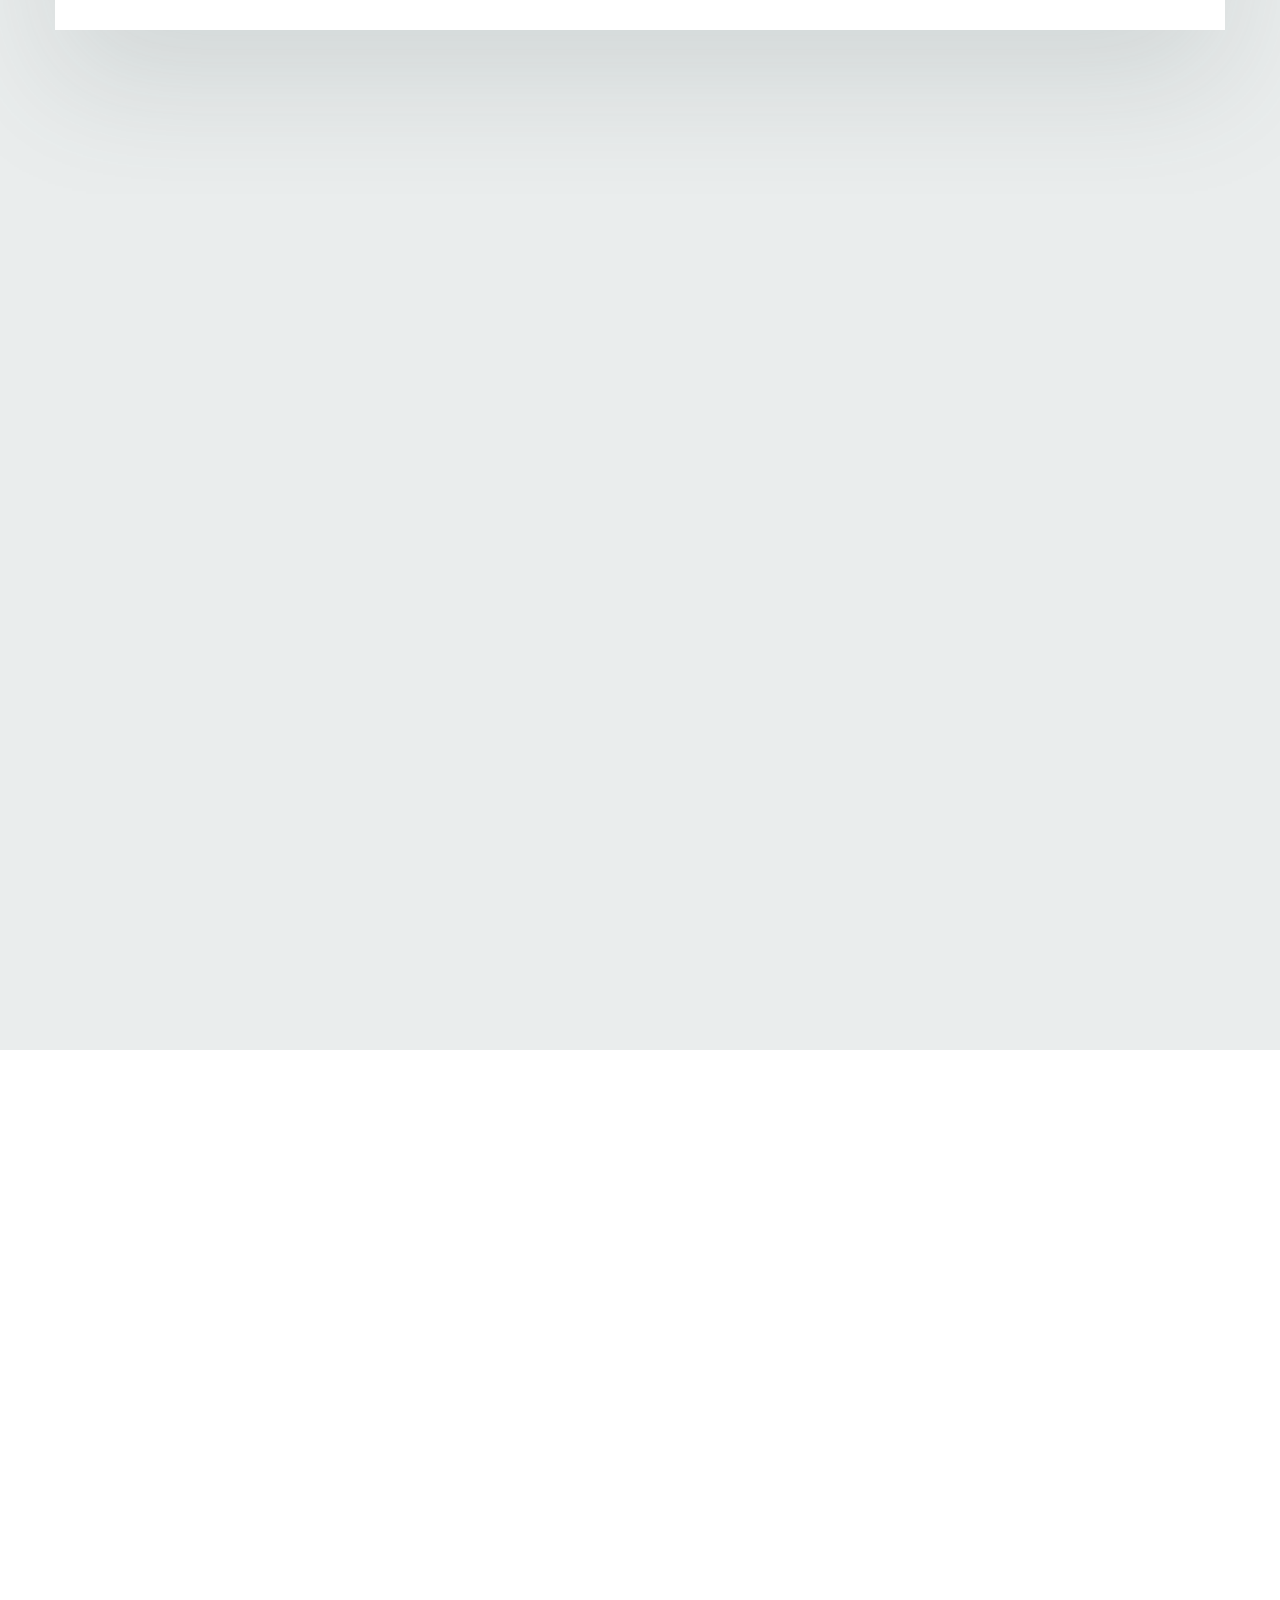
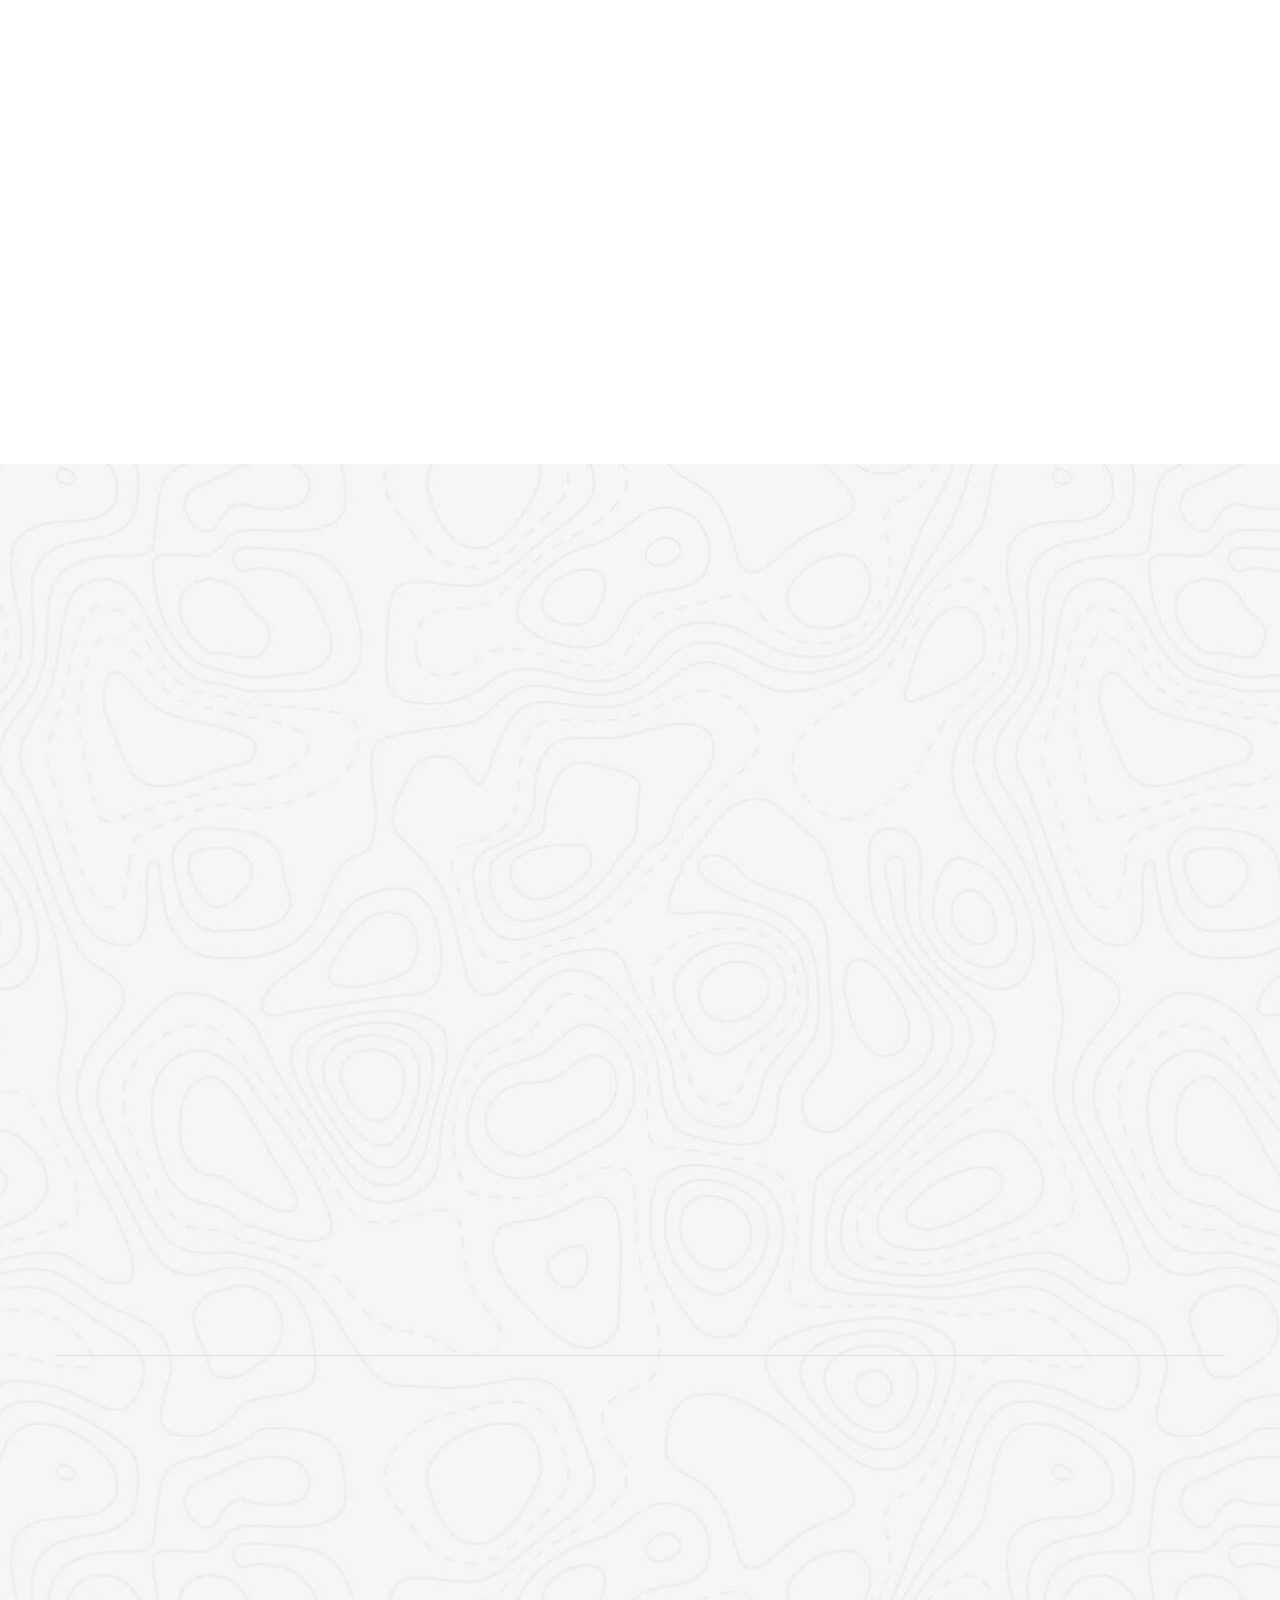
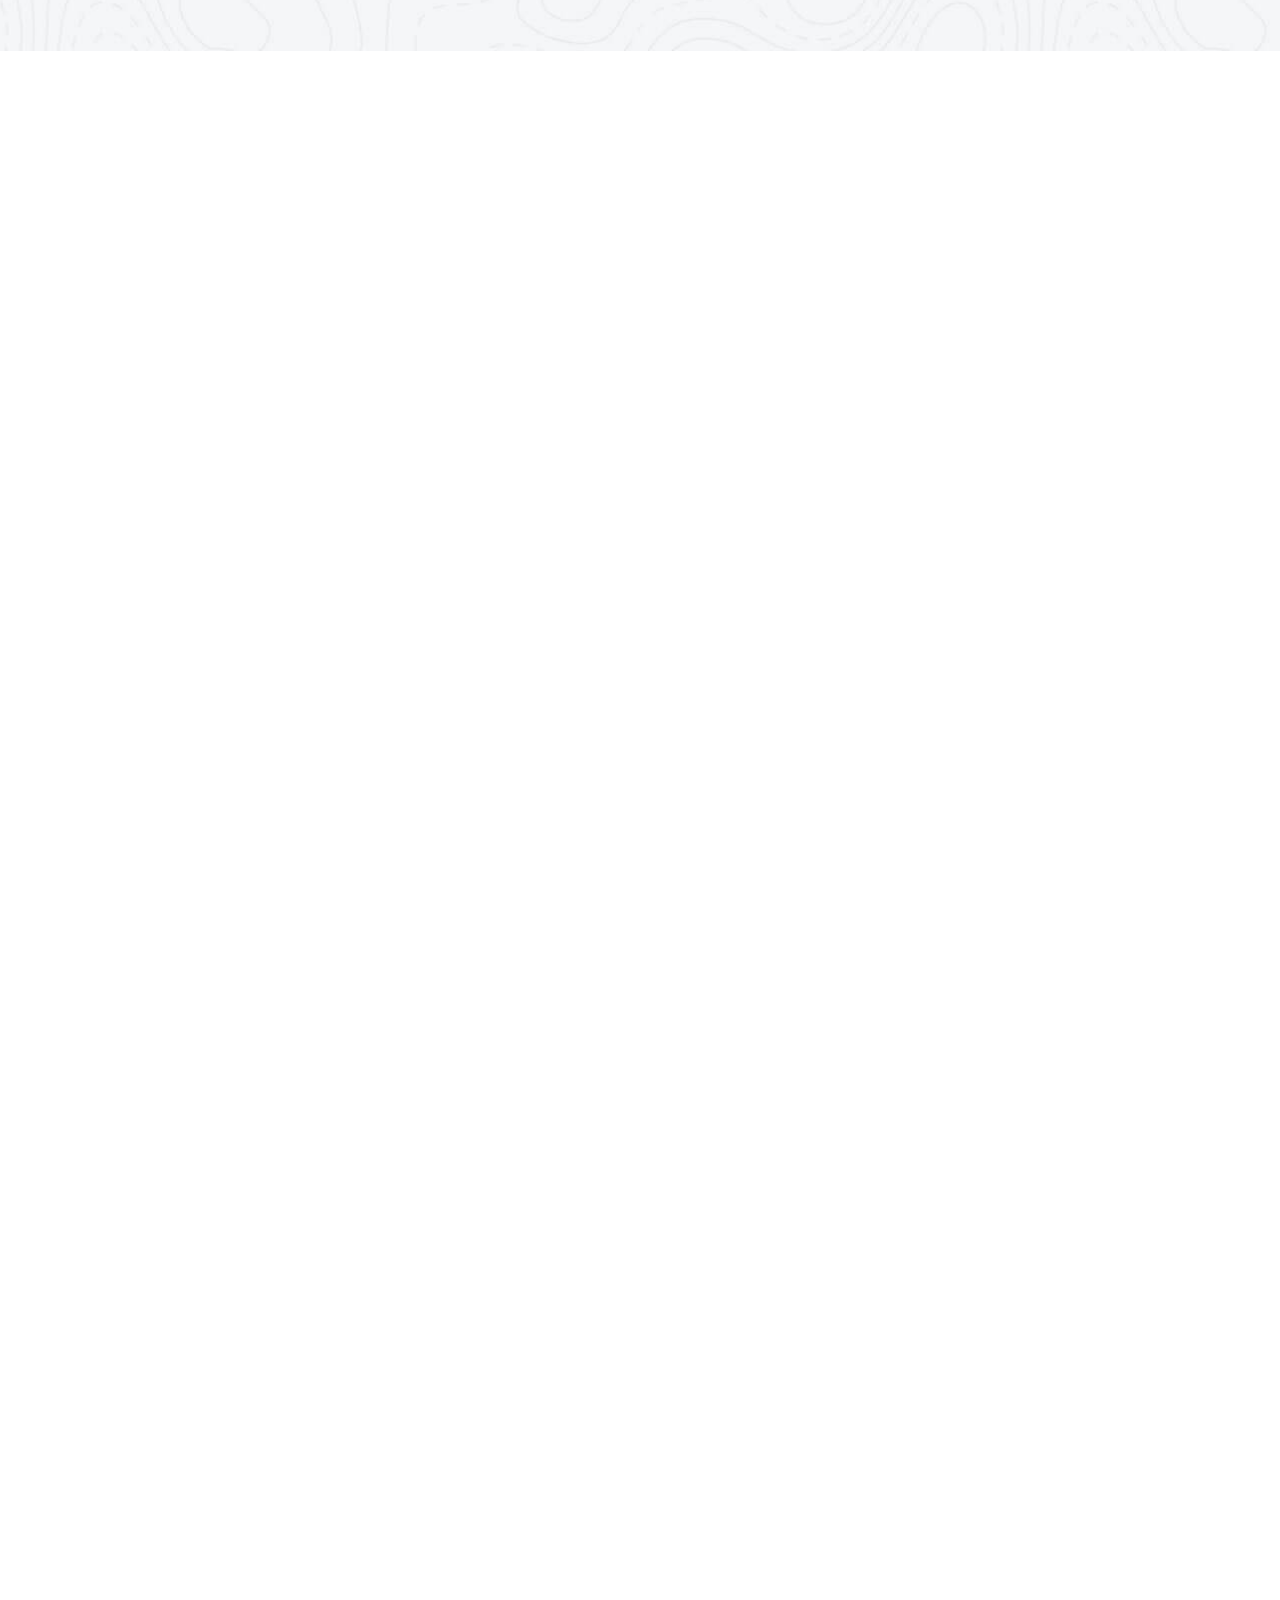
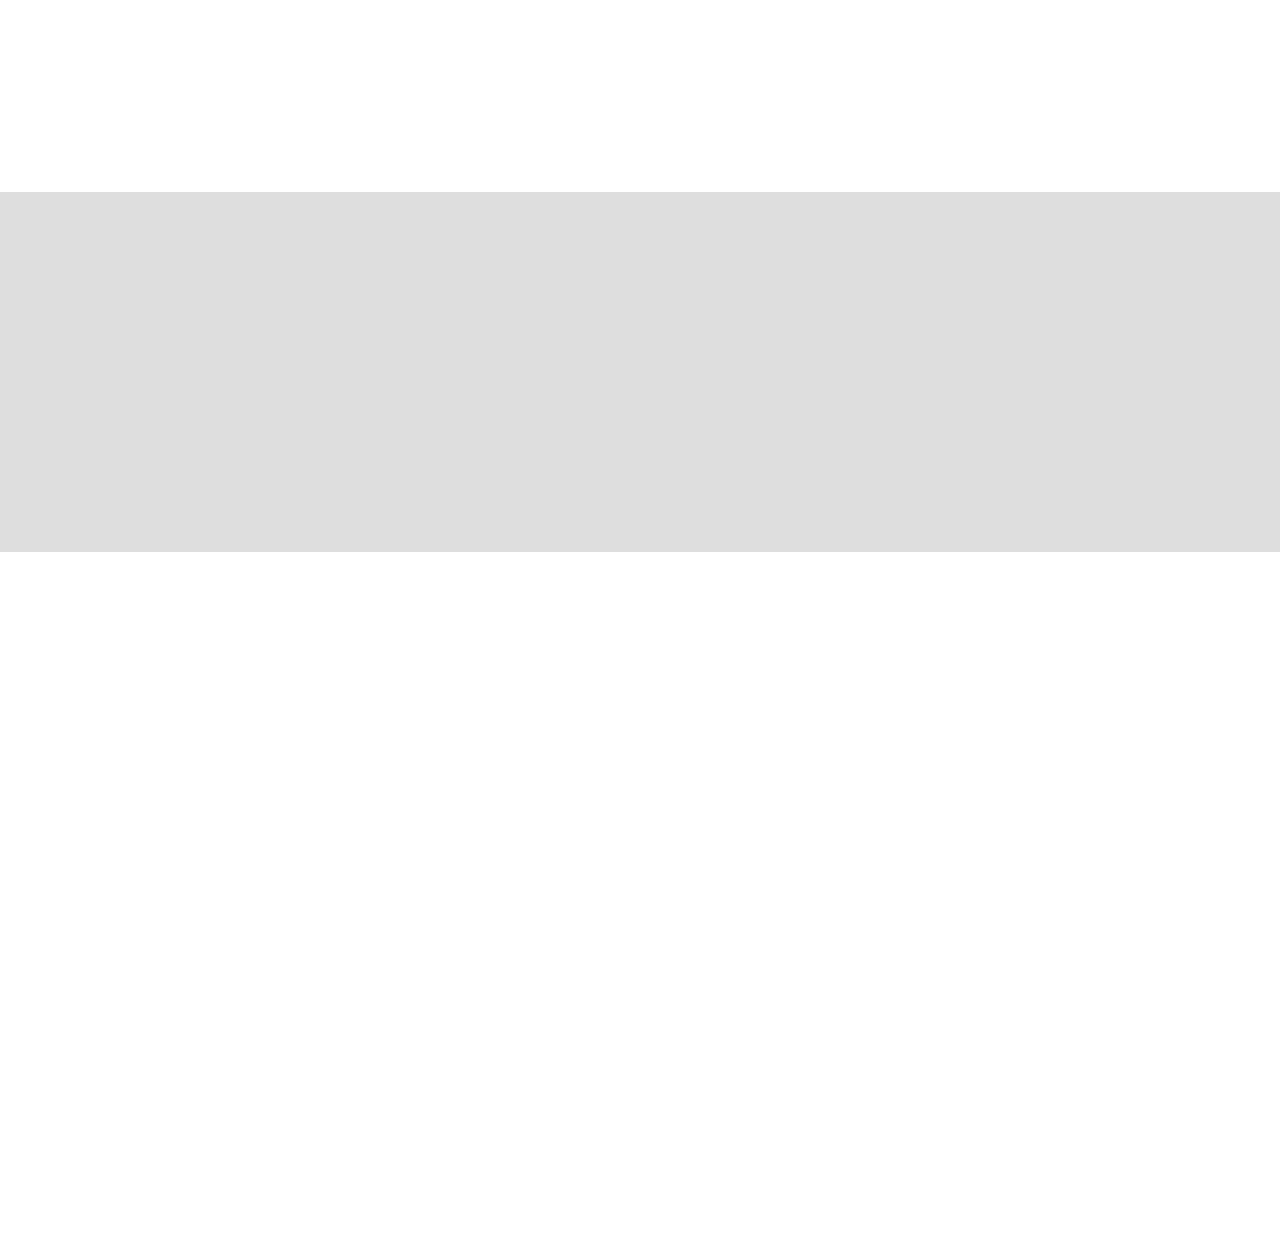
==== commit 37cc042a: "lang" ====
--- a/index.html
+++ b/index.html
@@ -72,8 +72,9 @@
                 <div class="widget-language">
                   <span class="current">Eng <i class="icon icofont-simple-down"></i></span>
                   <ul>
-                    <li><a href="#">Ban</a></li>
-                    <li><a href="#">Ger</a></li>
+                    <li><a href="#">Uzb</a></li>
+                    <li><a href="#">Eng</a></li>
+                    <li><a href="#">Rus</a></li>
                   </ul>
                 </div>
                 <button class="btn-menu d-lg-none">
@@ -851,4 +852,4 @@
 
 </body>
 
-</html>+</html>
--- a/assets/css/style.css
+++ b/assets/css/style.css
@@ -0,0 +1,9065 @@
+@charset "UTF-8";
+/*===================================================================
+[Table Of Content]
+
+    * Imported CSS
+    * Typography CSS
+    * Common CSS
+    * Main Navigation CSS
+    * Header CSS
+    * Home Slider CSS
+    * About CSS
+    * Service CSS
+    * Team CSS
+    * Brand Logo CSS
+    * Form CSS
+    * Blog CSS
+    * Contact CSS
+    * Footer CSS
+
+=====================================================================*/
+/*
+-----------------------------------------------------------------------
+	Imported CSS
+-----------------------------------------------------------------------
+*/
+@import url(https://fonts.googleapis.com/css?family=Inter:300,400,500,600,700,800,900,|Libre+Baskerville:400,400i,700);
+@import url(bootstrap.min.css);
+@import url(icofont.css);
+@import url(animate.css);
+@import url(aos.css);
+@import url(swiper.min.css);
+@import url(plugin-collection.css);
+/*
+-----------------------------------------------------------------------
+  Typography CSS
+-----------------------------------------------------------------------
+*/
+body {
+  color: #666666;
+  font-size: 0.875rem;
+  font-family: "Inter", sans-serif;
+  font-weight: 400;
+  letter-spacing: 0.25px;
+  line-height: 1.7142857143;
+  margin: 0;
+  overflow-x: hidden;
+  -ms-word-wrap: break-word;
+  word-wrap: break-word;
+}
+
+h1, h2, h3, h4, h5, h6,
+.h1, .h2, .h3, .h4, .h5, .h6 {
+  color: #000;
+  font-family: "Inter", sans-serif;
+  font-weight: 700;
+  line-height: 1.1;
+  margin-bottom: 10px;
+  margin-top: 0;
+}
+
+a {
+  color: #339999;
+  text-decoration: none;
+  transition: 0.3s;
+  -webkit-transition: 0.3s;
+  -moz-transition: 0.3s;
+  -ms-transition: 0.3s;
+  -o-transition: 0.3s;
+}
+a:hover, a:active, a:focus {
+  box-shadow: none;
+  color: #206060;
+  outline: none;
+  text-decoration: none;
+}
+a img {
+  border: none;
+}
+
+.btn:focus {
+  box-shadow: none;
+}
+
+p {
+  margin-bottom: 30px;
+}
+p:last-child {
+  margin-bottom: 0;
+}
+
+:active,
+:focus {
+  box-shadow: none;
+  outline: none !important;
+}
+
+::selection {
+  background: #339999;
+  color: #fff;
+  text-shadow: none;
+}
+
+::-moz-selection {
+  background: #339999;
+  /* Firefox */
+  color: #fff;
+  text-shadow: none;
+}
+
+::-webkit-selection {
+  background: #339999;
+  /* Safari */
+  color: #fff;
+  text-shadow: none;
+}
+
+img {
+  max-width: 100%;
+}
+
+iframe {
+  border: none !important;
+}
+
+textarea:focus, textarea:active, input:focus, input:active {
+  outline: none;
+}
+
+ul {
+  margin: 0;
+  padding: 0;
+}
+ul li {
+  list-style: none;
+}
+
+pre,
+ul,
+ol,
+dl,
+dd,
+blockquote,
+address,
+table,
+fieldset {
+  margin-bottom: 30px;
+}
+
+table p {
+  margin-bottom: 0;
+}
+
+/*
+-----------------------------------------------------------------------
+  Common CSS
+-----------------------------------------------------------------------
+*/
+@media only screen and (min-width: 1200px) {
+  .container {
+    max-width: 1200px;
+    padding-left: 15px;
+    padding-right: 15px;
+  }
+}
+
+@media only screen and (min-width: 1200px) {
+  .row {
+    margin-right: -15px;
+    margin-left: -15px;
+  }
+}
+@media only screen and (min-width: 1200px) {
+  .row > [class*=col-] {
+    padding-right: 15px;
+    padding-left: 15px;
+  }
+}
+
+.section-title {
+  margin-bottom: 80px;
+}
+@media only screen and (max-width: 991px) {
+  .section-title {
+    margin-bottom: 70px;
+  }
+}
+@media only screen and (max-width: 767px) {
+  .section-title {
+    margin-bottom: 60px;
+  }
+}
+@media only screen and (max-width: 575px) {
+  .section-title {
+    margin-bottom: 50px;
+  }
+}
+.section-title h5 {
+  color: #999999;
+  font-size: 14px;
+  font-weight: 400;
+  letter-spacing: 0.3px;
+  margin-bottom: 15px;
+  text-transform: uppercase;
+}
+@media only screen and (max-width: 767px) {
+  .section-title h5 {
+    font-size: 12px;
+    margin-bottom: 12px;
+  }
+}
+.section-title .title {
+  font-size: 48px;
+  font-weight: 700;
+  letter-spacing: -1.377px;
+  line-height: 1.1;
+  margin-bottom: 25px;
+}
+@media only screen and (max-width: 1199px) {
+  .section-title .title {
+    font-size: 40px;
+  }
+}
+@media only screen and (max-width: 767px) {
+  .section-title .title {
+    font-size: 36px;
+  }
+}
+@media only screen and (max-width: 575px) {
+  .section-title .title {
+    font-size: 24px;
+  }
+}
+.section-title .title span {
+  color: #339999;
+  font-weight: 300;
+}
+.section-title .desc {
+  margin-bottom: 55px;
+}
+.section-title .desc p {
+  font-size: 14px;
+  line-height: 30px;
+  margin-bottom: 0;
+}
+@media only screen and (max-width: 767px) {
+  .section-title .desc p br {
+    display: none;
+  }
+}
+.section-title .separator-line {
+  border-bottom: 1px solid #339999;
+  display: block;
+  margin: 0 auto 40px;
+  width: 100px;
+}
+.section-title .list-style li {
+  color: #666666;
+  font-size: 14px;
+  margin-bottom: 16px;
+  padding-left: 29px;
+  position: relative;
+}
+.section-title .list-style li i {
+  color: #339999;
+  font-size: 14px;
+  left: 0;
+  position: absolute;
+  top: 5px;
+}
+.section-title .list-style li:last-child {
+  margin-bottom: 0;
+}
+.section-title.section-light h5 {
+  color: #fff;
+}
+.section-title.section-light .title {
+  color: #fff;
+}
+.section-title.section-light .desc p {
+  color: #fff;
+}
+.section-title.section-light .separator-line {
+  border-bottom-color: #fff !important;
+}
+.section-title.section-light .separator-line.separator-double:before {
+  border-bottom-color: #fff !important;
+}
+
+.bg-img {
+  background: no-repeat center center;
+  background-size: cover;
+}
+.bg-img.bg-img-top {
+  background-position: top center;
+}
+
+.site-wrapper-reveal {
+  background-color: #FFFFFF;
+  position: relative;
+  overflow: hidden;
+  z-index: 1;
+}
+
+.niceselect {
+  float: inherit;
+}
+.niceselect .list {
+  border-radius: 0;
+  width: 100%;
+}
+
+.line-hr {
+  border-bottom: 1px solid #e2e2e2;
+}
+
+.lh-1 {
+  line-height: 1;
+}
+
+.z-index-1 {
+  z-index: 1;
+}
+
+.z-index-2 {
+  z-index: 2;
+}
+
+.content-items-center {
+  align-items: center;
+  display: flex;
+}
+
+.justify-items-center {
+  display: flex;
+  justify-content: center;
+}
+
+.min-height-auto {
+  min-height: auto !important;
+}
+
+.height-auto {
+  height: auto !important;
+}
+
+.form-message.alert {
+  margin-top: 10px;
+}
+
+.row-gutter-0 [class*=col-] {
+  margin: 0;
+  padding: 0;
+}
+
+@media only screen and (max-width: 991px) {
+  .md-text-center {
+    text-align: center;
+  }
+}
+@media only screen and (max-width: 767px) {
+  .sm-text-center {
+    text-align: center;
+  }
+}
+@media only screen and (max-width: 575px) {
+  .xs-w-100 {
+    width: 100% !important;
+  }
+}
+/*-------- Button Style Css --------*/
+.btn-theme {
+  background-color: #339999;
+  border-color: #339999;
+  border-radius: 0;
+  color: #fff;
+  display: inline-block;
+  font-weight: 400;
+  font-size: 14px;
+  line-height: 30px;
+  min-height: 50px;
+  padding: 10px 30px;
+  position: relative;
+  text-transform: uppercase;
+  transition: 0.3s;
+  -webkit-transition: 0.3s;
+  -moz-transition: 0.3s;
+  -ms-transition: 0.3s;
+  -o-transition: 0.3s;
+}
+.btn-theme .icon {
+  font-size: 14px;
+  padding-left: 12px;
+  position: absolute;
+  top: 50%;
+  transform: translateY(-50%);
+  right: 15px;
+}
+.btn-theme:hover, .btn-theme:focus {
+  background-color: #669900;
+  border-color: #669900;
+  color: #fff;
+}
+.btn-theme.btn-black {
+  background-color: #000;
+  border-color: #000;
+}
+.btn-theme.btn-black:hover {
+  background-color: #339999;
+  border-color: #339999;
+  color: #fff;
+}
+.btn-theme.btn-white {
+  background-color: #fff;
+  border-color: #fff;
+  color: #0e0e0e;
+}
+.btn-theme.btn-white:hover {
+  background-color: #000;
+  border-color: #000;
+  color: #fff;
+}
+.btn-theme.btn-white.btn-border {
+  background-color: transparent;
+  border: 1px solid rgba(255, 255, 255, 0.5);
+  color: #fff;
+  line-height: 29px;
+}
+.btn-theme.btn-white.btn-border:hover {
+  background-color: #339999;
+  border-color: #339999;
+  color: #fff;
+}
+.btn-theme.btn-gray {
+  background-color: #f4f4f4;
+  border-color: #f4f4f4;
+  color: #0e0e0e;
+}
+.btn-theme.btn-gray:hover {
+  background-color: #339999;
+  border-color: #339999;
+  color: #fff;
+}
+.btn-theme.btn-border {
+  background-color: transparent;
+  border: 1px solid #339999;
+  color: #339999;
+}
+.btn-theme.btn-round {
+  border-radius: 25px;
+}
+.btn-theme.btn-round.btn-slide:before {
+  border-radius: 25px;
+}
+.btn-theme.btn-lg {
+  letter-spacing: 0.131px;
+  padding: 14px 48px;
+}
+.btn-theme.btn-slide {
+  position: relative;
+  z-index: 1;
+}
+.btn-theme.btn-slide:before {
+  background-color: #669900;
+  content: "";
+  height: 100%;
+  left: 0;
+  position: absolute;
+  top: 0;
+  width: 0;
+  z-index: -1;
+  transition: 0.3s;
+  -webkit-transition: 0.3s;
+  -moz-transition: 0.3s;
+  -ms-transition: 0.3s;
+  -o-transition: 0.3s;
+}
+.btn-theme.btn-slide:hover:before {
+  width: 100%;
+}
+.btn-theme.btn-size-md {
+  height: 50px;
+  min-width: 160px;
+  text-align: center;
+}
+.btn-theme.btn-size-lg {
+  height: 50px;
+  min-width: 180px;
+  text-align: center;
+}
+.btn-theme.btn-size-xl {
+  height: 50px;
+  min-width: 220px;
+  text-align: center;
+}
+.btn-theme.btn-size-xxl {
+  height: 52px;
+  min-width: 270px;
+  text-align: center;
+}
+
+.btn-link {
+  color: #000;
+  display: inline-block;
+  font-weight: 400;
+  font-size: 12px;
+  letter-spacing: 1px;
+  padding: 0;
+  position: relative;
+  text-decoration: none;
+  text-transform: uppercase;
+  transition: 0.3s;
+  -webkit-transition: 0.3s;
+  -moz-transition: 0.3s;
+  -ms-transition: 0.3s;
+  -o-transition: 0.3s;
+}
+.btn-link:hover {
+  color: #339999;
+  text-decoration: none;
+}
+.btn-link span + .icon {
+  color: #339999;
+  font-size: 14px;
+  padding-left: 17px;
+}
+.btn-link span + .icon:before {
+  font-weight: 900;
+}
+.btn-link:focus {
+  text-decoration: none;
+}
+.btn-link.btn-line:after {
+  background-color: #339999;
+  bottom: 0;
+  content: "";
+  height: 1px;
+  right: 0;
+  position: absolute;
+  width: 0;
+  transition: 0.3s;
+  -webkit-transition: 0.3s;
+  -moz-transition: 0.3s;
+  -ms-transition: 0.3s;
+  -o-transition: 0.3s;
+}
+.btn-link.btn-line:hover {
+  color: #000;
+}
+.btn-link.btn-line:hover:after {
+  left: 0;
+  width: 100%;
+}
+.btn-link.btn-dark {
+  background-color: transparent;
+  border: none;
+  color: #0e0e0e;
+}
+.btn-link.btn-dark:after {
+  background-color: #0e0e0e;
+  left: 0;
+  width: 100%;
+}
+.btn-link.btn-dark:hover {
+  color: #339999;
+}
+.btn-link.btn-dark:hover:hover:before {
+  background-color: #339999;
+}
+.btn-link.btn-dark:hover:hover:after {
+  background-color: #339999;
+}
+
+/*-------- Owl Carousel Style Css --------*/
+.owl-carousel.owl-theme .owl-nav {
+  margin: 0;
+}
+.owl-carousel.owl-theme .owl-nav [class*=owl-] {
+  background-color: transparent;
+  font-size: 24px;
+  font-weight: 900;
+  margin: 0;
+  transition: 0.4s;
+  -webkit-transition: 0.4s;
+  -moz-transition: 0.4s;
+  -ms-transition: 0.4s;
+  -o-transition: 0.4s;
+}
+.owl-carousel.owl-theme .owl-nav [class*=owl-]:hover {
+  color: #339999;
+}
+.owl-carousel.owl-theme .owl-nav .owl-prev {
+  margin-right: 10px;
+}
+.owl-carousel.owl-theme .owl-nav .owl-next {
+  margin-left: 10px;
+}
+.owl-carousel.owl-theme.owl-nav2 .owl-nav {
+  left: 0;
+  position: absolute;
+  right: 0;
+  top: 50%;
+}
+.owl-carousel.owl-theme.owl-nav2 .owl-nav [class*=owl-] {
+  position: absolute;
+}
+.owl-carousel.owl-theme.owl-nav2 .owl-nav [class*=owl-].owl-prev {
+  left: 0;
+}
+.owl-carousel.owl-theme.owl-nav2 .owl-nav [class*=owl-].owl-next {
+  right: 0;
+}
+.owl-carousel.owl-theme .owl-dots {
+  margin-top: 55px;
+}
+.owl-carousel.owl-theme .owl-dots .owl-dot span {
+  background-color: #808080;
+  border: 1px solid #808080;
+  height: 10px;
+  margin: 5px 12px;
+  width: 10px;
+  transition: 0.4s;
+  -webkit-transition: 0.4s;
+  -moz-transition: 0.4s;
+  -ms-transition: 0.4s;
+  -o-transition: 0.4s;
+}
+.owl-carousel.owl-theme .owl-dots .owl-dot.active span, .owl-carousel.owl-theme .owl-dots .owl-dot:hover span {
+  background-color: #339999;
+  border-color: #339999;
+}
+.owl-carousel.owl-dots-none .owl-dots {
+  display: none;
+}
+
+/*-------- Page Title Style Css --------*/
+.page-title-area .page-title-content {
+  letter-spacing: 0;
+  padding: 52px 0;
+}
+.page-title-area .page-title-content .title {
+  color: #000;
+  font-size: 48px;
+  font-weight: 700;
+  letter-spacing: -1.377px;
+  line-height: 1.1;
+}
+@media only screen and (max-width: 1199px) {
+  .page-title-area .page-title-content .title {
+    font-size: 36px;
+  }
+}
+@media only screen and (max-width: 767px) {
+  .page-title-area .page-title-content .title {
+    font-size: 30px;
+  }
+}
+.page-title-area .page-title-content .title span {
+  color: #339999;
+  font-weight: 300;
+}
+.page-title-area .page-title-content .bread-crumbs {
+  color: #888;
+  font-size: 15px;
+  margin-bottom: 2px;
+}
+.page-title-area .page-title-content .bread-crumbs a {
+  color: #888;
+}
+.page-title-area .page-title-content .bread-crumbs a:hover {
+  color: #339999;
+}
+.page-title-area .page-title-content .bread-crumbs span.active {
+  color: #568701;
+}
+.page-title-area .page-title-content .bread-crumbs .breadcrumb-sep {
+  padding: 0 8.7px;
+}
+.page-title-area .page-title-content .bread-crumbs.bread-crumbs-style2 {
+  font-size: 14px;
+  margin-bottom: 23px;
+  margin-top: 44px;
+  text-transform: uppercase;
+}
+@media only screen and (max-width: 767px) {
+  .page-title-area .page-title-content .bread-crumbs.bread-crumbs-style2 {
+    margin-top: 22px;
+  }
+}
+.page-title-area .page-title-content.text-light .title {
+  color: #fff;
+}
+.page-title-area .page-title-content.text-light .bread-crumbs {
+  color: #fff;
+}
+.page-title-area .page-title-content.text-light .bread-crumbs a {
+  color: #fff;
+}
+.page-title-area .page-title-content.content-style2 {
+  padding: 327px 0 271px;
+}
+@media only screen and (max-width: 1199px) {
+  .page-title-area .page-title-content.content-style2 {
+    padding: 266px 0 100px;
+  }
+}
+@media only screen and (max-width: 991px) {
+  .page-title-area .page-title-content.content-style2 {
+    padding: 235px 0 100px;
+  }
+}
+@media only screen and (max-width: 767px) {
+  .page-title-area .page-title-content.content-style2 {
+    padding: 195px 0 65px;
+  }
+}
+.page-title-area .page-title-content.content-style2 .title {
+  color: #fff;
+  font-family: "Inter", sans-serif;
+  font-size: 90px;
+  font-weight: 800;
+  letter-spacing: -2.04px;
+  line-height: 100px;
+  margin-bottom: 10px;
+}
+@media only screen and (max-width: 1199px) {
+  .page-title-area .page-title-content.content-style2 .title {
+    font-size: 64px;
+    line-height: 78px;
+  }
+}
+@media only screen and (max-width: 767px) {
+  .page-title-area .page-title-content.content-style2 .title {
+    font-size: 36px;
+    line-height: 1.1;
+  }
+}
+.page-title-area .page-title-content.content-style2 .title span {
+  color: #fff;
+  font-weight: 300;
+}
+.page-title-area .page-title-content.content-style2 p {
+  color: #fff;
+  font-size: 18px;
+  line-height: 1;
+  letter-spacing: 0.411px;
+  margin-bottom: 34px;
+  text-transform: uppercase;
+}
+@media only screen and (max-width: 1199px) {
+  .page-title-area .page-title-content.content-style2 p {
+    margin-bottom: 25px;
+  }
+}
+@media only screen and (max-width: 991px) {
+  .page-title-area .page-title-content.content-style2 p {
+    margin-bottom: 20px;
+  }
+}
+@media only screen and (max-width: 767px) {
+  .page-title-area .page-title-content.content-style2 p {
+    font-size: 16px;
+    margin-bottom: 15px;
+  }
+}
+.page-title-area .page-title-content.content-style3 {
+  padding: 52px 0 102px;
+}
+@media only screen and (max-width: 1199px) {
+  .page-title-area .page-title-content.content-style3 {
+    padding: 52px 0 60px;
+  }
+}
+@media only screen and (max-width: 767px) {
+  .page-title-area .page-title-content.content-style3 {
+    padding: 32px 0 40px;
+  }
+}
+.page-title-area .page-title-content.content-style4 {
+  padding: 53px 0px 6px;
+}
+@media only screen and (max-width: 1199px) {
+  .page-title-area .page-title-content.content-style4 {
+    padding: 50px 0px 6px;
+  }
+}
+.page-title-area .page-title-content.content-style5 {
+  padding: 429px 0 269px;
+}
+@media only screen and (max-width: 1199px) {
+  .page-title-area .page-title-content.content-style5 {
+    padding: 266px 0 100px;
+  }
+}
+@media only screen and (max-width: 991px) {
+  .page-title-area .page-title-content.content-style5 {
+    padding: 235px 0 100px;
+  }
+}
+@media only screen and (max-width: 767px) {
+  .page-title-area .page-title-content.content-style5 {
+    padding: 195px 0 65px;
+  }
+}
+.page-title-area .page-title-content.content-style5 .title {
+  color: #fff;
+  font-family: "Inter", sans-serif;
+  font-size: 90px;
+  font-weight: 800;
+  letter-spacing: -2.04px;
+  line-height: 100px;
+  margin-bottom: 10px;
+}
+@media only screen and (max-width: 1199px) {
+  .page-title-area .page-title-content.content-style5 .title {
+    font-size: 64px;
+    line-height: 78px;
+  }
+}
+@media only screen and (max-width: 767px) {
+  .page-title-area .page-title-content.content-style5 .title {
+    font-size: 36px;
+    line-height: 1.1;
+  }
+}
+.page-title-area .page-title-content.content-style5 .title span {
+  color: #fff;
+  font-weight: 300;
+}
+.page-title-area .page-title-content.content-style5 p {
+  color: #fff;
+  font-size: 18px;
+  line-height: 1;
+  letter-spacing: 0.411px;
+  margin-bottom: 34px;
+  text-transform: uppercase;
+}
+@media only screen and (max-width: 1199px) {
+  .page-title-area .page-title-content.content-style5 p {
+    margin-bottom: 25px;
+  }
+}
+@media only screen and (max-width: 991px) {
+  .page-title-area .page-title-content.content-style5 p {
+    margin-bottom: 20px;
+  }
+}
+@media only screen and (max-width: 767px) {
+  .page-title-area .page-title-content.content-style5 p {
+    font-size: 16px;
+    margin-bottom: 15px;
+  }
+}
+
+.bread-crumbs {
+  color: #666666;
+  font-size: 16px;
+}
+.bread-crumbs a {
+  color: #666666;
+}
+.bread-crumbs a:hover {
+  color: #339999;
+}
+
+/*-------- Pagination Style Css --------*/
+.pagination-area {
+  padding: 82px 0 0;
+}
+@media only screen and (max-width: 991px) {
+  .pagination-area {
+    padding: 62px 0 0;
+  }
+}
+.pagination-area nav .page-numbers {
+  align-items: center;
+  background-color: #fff;
+  border-radius: 5px;
+  display: inline-flex;
+  margin-bottom: 0;
+}
+.pagination-area nav .page-numbers li {
+  line-height: 1;
+  margin-right: 36.57px;
+  padding: 0;
+}
+.pagination-area nav .page-numbers li .page-number {
+  color: #999999;
+  display: inline-block;
+  font-size: 18px;
+  font-weight: 400;
+  letter-spacing: 0;
+  line-height: 1;
+}
+.pagination-area nav .page-numbers li .page-number:hover {
+  color: #000;
+}
+.pagination-area nav .page-numbers li .page-number.current {
+  color: #000;
+  font-weight: 700;
+}
+.pagination-area nav .page-numbers li .page-number.prev {
+  border-radius: 0;
+  color: #000;
+  font-size: 14px;
+}
+.pagination-area nav .page-numbers li .page-number.next {
+  color: #000;
+  font-size: 22px;
+}
+.pagination-area nav .page-numbers li .page-number.next:hover {
+  color: #000;
+}
+.pagination-area nav .page-numbers li:first-child {
+  padding-left: 0;
+}
+.pagination-area nav .page-numbers li:last-child {
+  padding-right: 0;
+  margin-right: 0;
+}
+.pagination-area nav .page-numbers.page-numbers-style {
+  box-shadow: 0px 10px 50px 0px rgba(171, 181, 189, 0.35);
+}
+
+/*-------- Blockquote Style Css --------*/
+.blockquote-area {
+  background-size: cover;
+  background-repeat: no-repeat;
+  padding: 165px 0 140px;
+}
+@media only screen and (max-width: 767px) {
+  .blockquote-area {
+    padding: 122px 0 94px;
+  }
+}
+.blockquote-area p {
+  color: #fff;
+  font-size: 36px;
+  line-height: 1.2;
+  margin-bottom: 70px;
+}
+@media only screen and (max-width: 767px) {
+  .blockquote-area p {
+    font-size: 24px;
+  }
+}
+.blockquote-area cite .name {
+  color: #339999;
+  display: block;
+  font-size: 16px;
+  font-weight: 400;
+  font-style: normal;
+  margin-bottom: 5px;
+  text-transform: uppercase;
+}
+.blockquote-area cite .job {
+  color: #9192a4;
+  font-size: 14px;
+}
+
+/*-------- Accordian Style Css --------*/
+.accordian-content .accordion .accordion-item {
+  border: none;
+  margin-bottom: 30px;
+  overflow: visible;
+}
+.accordian-content .accordion .accordion-item .accordion-header {
+  padding: 0;
+}
+.accordian-content .accordion .accordion-item .accordion-header .accordion-button {
+  align-items: center;
+  background-color: #fff;
+  border: none;
+  border-radius: 5px;
+  box-shadow: none;
+  color: #fff;
+  display: flex;
+  font-size: 14px;
+  font-weight: 400;
+  justify-content: space-between;
+  padding: 15px 30px;
+  position: relative;
+  text-align: left;
+  width: 100%;
+  z-index: 1;
+  transition: 0.4s;
+  -webkit-transition: 0.4s;
+  -moz-transition: 0.4s;
+  -ms-transition: 0.4s;
+  -o-transition: 0.4s;
+}
+.accordian-content .accordion .accordion-item .accordion-header .accordion-button:before {
+  background-color: #339999;
+  border-radius: 5px;
+  content: "";
+  height: 100%;
+  left: 0;
+  position: absolute;
+  top: 0;
+  width: 100%;
+  z-index: -1;
+  transition: 0.4s;
+  -webkit-transition: 0.4s;
+  -moz-transition: 0.4s;
+  -ms-transition: 0.4s;
+  -o-transition: 0.4s;
+}
+.accordian-content .accordion .accordion-item .accordion-header .accordion-button:after {
+  display: none;
+}
+.accordian-content .accordion .accordion-item .accordion-header .accordion-button .icon {
+  color: #fff;
+  font-size: 14px;
+  transition: 0.4s;
+  -webkit-transition: 0.4s;
+  -moz-transition: 0.4s;
+  -ms-transition: 0.4s;
+  -o-transition: 0.4s;
+}
+.accordian-content .accordion .accordion-item .accordion-header .accordion-button .icon.icon-plus {
+  display: none;
+}
+.accordian-content .accordion .accordion-item .accordion-header .accordion-button.collapsed {
+  box-shadow: 0px 7px 30px 0px rgba(171, 181, 189, 0.35);
+  color: #000;
+}
+.accordian-content .accordion .accordion-item .accordion-header .accordion-button.collapsed:before {
+  background-color: #fff;
+  background-image: none;
+}
+.accordian-content .accordion .accordion-item .accordion-header .accordion-button.collapsed .icon {
+  color: #000;
+}
+.accordian-content .accordion .accordion-item .accordion-header .accordion-button.collapsed .icon.icon-plus {
+  display: inline-block;
+}
+.accordian-content .accordion .accordion-item .accordion-header .accordion-button.collapsed .icon.icon-minus {
+  display: none;
+}
+.accordian-content .accordion .accordion-item .accordion-header .accordion-button.collapsed:hover {
+  background-color: #f9f9f9;
+}
+.accordian-content .accordion .accordion-item .accordion-header .accordion-button.collapsed:hover:before {
+  background-color: #f9f9f9;
+}
+.accordian-content .accordion .accordion-item .accordion-body {
+  line-height: 30px;
+  padding: 34px 30px 16px;
+}
+.accordian-content .accordion.no-bg .accordion-item {
+  margin-bottom: 14px;
+}
+.accordian-content .accordion.no-bg .accordion-item .accordion-header .accordion-button {
+  background-color: transparent;
+  border-bottom: 1px solid #e1e1e1;
+  border-radius: 0;
+  color: #000;
+  padding: 0 0 20px 20px;
+}
+.accordian-content .accordion.no-bg .accordion-item .accordion-header .accordion-button:before {
+  display: none;
+}
+.accordian-content .accordion.no-bg .accordion-item .accordion-header .accordion-button .icon {
+  color: #000;
+}
+.accordian-content .accordion.no-bg .accordion-item .accordion-header .accordion-button.collapsed {
+  box-shadow: none;
+}
+.accordian-content .accordion.no-bg .accordion-item .accordion-header .accordion-button.collapsed:hover {
+  background-color: transparent;
+}
+.accordian-content .accordion.no-bg .accordion-collapse {
+  border: none;
+}
+.accordian-content .accordion.no-bg .accordion-body {
+  padding: 20px 35px 14px 20px;
+}
+.accordian-content .accordion.accordion-style2 .accordion-item .accordion-header .accordion-button {
+  border: none;
+  color: #339999;
+  font-size: 18px;
+  font-weight: 700;
+  justify-content: normal;
+  line-height: 24px;
+  padding: 0 30px 13px 0;
+  transition: 0.3s;
+  -webkit-transition: 0.3s;
+  -moz-transition: 0.3s;
+  -ms-transition: 0.3s;
+  -o-transition: 0.3s;
+}
+@media only screen and (max-width: 479.98px) {
+  .accordian-content .accordion.accordion-style2 .accordion-item .accordion-header .accordion-button {
+    padding: 0 10px 13px 0;
+  }
+}
+.accordian-content .accordion.accordion-style2 .accordion-item .accordion-header .accordion-button.collapsed {
+  color: #000;
+  font-weight: 400;
+  padding: 0 30px 10px 0;
+}
+@media only screen and (max-width: 479.98px) {
+  .accordian-content .accordion.accordion-style2 .accordion-item .accordion-header .accordion-button.collapsed {
+    padding: 0 10px 10px 0;
+  }
+}
+.accordian-content .accordion.accordion-style2 .accordion-item .accordion-header .accordion-button.collapsed .icon {
+  color: #000;
+  top: 2px;
+}
+.accordian-content .accordion.accordion-style2 .accordion-item .accordion-header .accordion-button .icon {
+  color: #000;
+  font-size: 24px;
+  left: auto;
+  position: absolute;
+  right: -35px;
+  top: 4px;
+}
+.accordian-content .accordion.accordion-style2 .accordion-item .accordion-body {
+  color: #999999;
+  font-size: 14px;
+  letter-spacing: 0;
+  line-height: 24px;
+  padding: 0px 30px 9px 16px;
+}
+@media only screen and (max-width: 479.98px) {
+  .accordian-content .accordion.accordion-style2 .accordion-item .accordion-body {
+    padding: 0 12px 9px 16px;
+  }
+}
+
+/*-------- Tab Style Css --------*/
+.feature-tab-content .nav.nav-tabs {
+  border-bottom: none;
+  margin-bottom: 41px;
+}
+.feature-tab-content .nav.nav-tabs .nav-item {
+  margin-right: 60px;
+}
+@media only screen and (max-width: 767px) {
+  .feature-tab-content .nav.nav-tabs .nav-item {
+    margin-right: 25px;
+  }
+}
+@media only screen and (max-width: 575px) {
+  .feature-tab-content .nav.nav-tabs .nav-item {
+    margin-right: 15px;
+    font-size: 12px;
+  }
+}
+.feature-tab-content .nav.nav-tabs .nav-item .nav-link {
+  border: none;
+  border-bottom: 3px solid #ddd;
+  color: #000;
+  padding: 0 0 13px;
+  text-transform: uppercase;
+  transition: 0.3s;
+  -webkit-transition: 0.3s;
+  -moz-transition: 0.3s;
+  -ms-transition: 0.3s;
+  -o-transition: 0.3s;
+}
+.feature-tab-content .nav.nav-tabs .nav-item .nav-link:hover {
+  color: #339999;
+}
+.feature-tab-content .nav.nav-tabs .nav-item .nav-link:focus {
+  color: #339999;
+}
+.feature-tab-content .nav.nav-tabs .nav-item .nav-link.active {
+  background-color: transparent;
+  border-bottom-color: #339999;
+}
+.feature-tab-content .nav.nav-tabs .nav-item:last-child {
+  margin-right: 0;
+}
+.feature-tab-content .tab-content .tab-pane p {
+  line-height: 30px;
+  margin-bottom: 10px;
+}
+/*-------- Faq Style Css --------*/
+.faq-area .accordian-content .accordion .accordion-item {
+  border: 1px solid #eaeaea;
+  border-radius: 3px;
+  margin-bottom: 15px;
+  overflow: visible;
+}
+.faq-area .accordian-content .accordion .accordion-item .accordion-header {
+  padding: 0;
+}
+.faq-area .accordian-content .accordion .accordion-item .accordion-header .accordion-button {
+  background-color: #fff;
+  box-shadow: none;
+  color: #568701;
+  font-size: 18px;
+  font-weight: 700;
+  padding: 13px 30px 14px;
+}
+.faq-area .accordian-content .accordion .accordion-item .accordion-header .accordion-button:before {
+  background-color: #339999;
+  background-image: none;
+  border-radius: 3px 3px 0 0;
+  height: 4px;
+  top: -1px;
+  z-index: 1;
+}
+.faq-area .accordian-content .accordion .accordion-item .accordion-header .accordion-button .icon {
+  color: #339999;
+  font-size: 18px;
+}
+.faq-area .accordian-content .accordion .accordion-item .accordion-header .accordion-button.collapsed {
+  color: #000;
+  padding: 14px 30px;
+}
+.faq-area .accordian-content .accordion .accordion-item .accordion-header .accordion-button.collapsed:before {
+  background-color: transparent;
+  background-image: none;
+}
+.faq-area .accordian-content .accordion .accordion-item .accordion-header .accordion-button.collapsed .icon {
+  color: #3e4140;
+}
+.faq-area .accordian-content .accordion .accordion-item .accordion-header .accordion-button.collapsed:hover {
+  background-color: transparent;
+}
+.faq-area .accordian-content .accordion .accordion-item .accordion-header .accordion-button.collapsed:hover:before {
+  background-color: transparent;
+}
+.faq-area .accordian-content .accordion .accordion-item .accordion-collapse {
+  border: none;
+}
+.faq-area .accordian-content .accordion .accordion-item .accordion-body {
+  letter-spacing: 0;
+  line-height: 24px;
+  padding: 4px 28px 23px 30px;
+}
+
+/*-------- Page-Not-Found Style Css --------*/
+.page-not-found-area {
+  align-items: center;
+  display: flex;
+  height: 100vh;
+  margin-top: 0;
+  padding: 0;
+}
+.page-not-found-area .section-title {
+  margin-top: 35px;
+  margin-bottom: 45px;
+}
+@media only screen and (max-width: 1199px) {
+  .page-not-found-area .section-title {
+    padding-top: 65px;
+  }
+}
+@media only screen and (max-width: 991px) {
+  .page-not-found-area .section-title {
+    padding-top: 50px;
+  }
+}
+@media only screen and (max-width: 767px) {
+  .page-not-found-area .section-title {
+    padding-top: 40px;
+  }
+}
+@media only screen and (max-width: 575px) {
+  .page-not-found-area .section-title {
+    margin-bottom: 35px;
+  }
+}
+.page-not-found-area .section-title .title {
+  color: #fff;
+  font-size: 60px;
+  letter-spacing: 0;
+  margin-bottom: 18px;
+  text-transform: uppercase;
+}
+@media only screen and (max-width: 991px) {
+  .page-not-found-area .section-title .title {
+    font-size: 48px;
+  }
+}
+@media only screen and (max-width: 575px) {
+  .page-not-found-area .section-title .title {
+    font-size: 32px;
+  }
+}
+.page-not-found-area .section-title .desc {
+  margin-bottom: 0;
+}
+.page-not-found-area .section-title .desc p {
+  color: #fff;
+  font-weight: 300;
+  font-size: 18px;
+  line-height: 30px;
+}
+@media only screen and (max-width: 575px) {
+  .page-not-found-area .section-title .desc p {
+    font-size: 14px;
+    line-height: 24px;
+  }
+}
+.page-not-found-area .btn-theme {
+  padding: 10px 68px;
+}
+@media only screen and (max-width: 767px) {
+  .page-not-found-area .btn-theme {
+    min-height: auto;
+    padding: 8px 40px;
+  }
+}
+@media only screen and (max-width: 575px) {
+  .page-not-found-area .btn-theme {
+    padding: 5px 30px;
+    font-size: 13px;
+  }
+}
+.page-not-found-area a {
+  text-transform: capitalize;
+}
+.page-not-found-area a:after {
+  width: 100%;
+}
+.page-not-found-area .widget-search-box.search-style2 .btn-src {
+  border-left: none;
+}
+
+/*-------- Coming-Soon Style Css --------*/
+.coming-soon-area {
+  background-position: top right;
+  background-repeat: no-repeat;
+  align-items: center;
+  display: flex;
+  height: 100vh;
+  padding: 0;
+}
+.coming-soon-area .countdown-content {
+  margin-bottom: 78px;
+}
+@media only screen and (max-width: 1549px) {
+  .coming-soon-area .countdown-content {
+    margin-bottom: 35px;
+  }
+}
+.coming-soon-area .countdown-content .countdown-timer li {
+  margin: 0 55px;
+}
+@media only screen and (max-width: 1199px) {
+  .coming-soon-area .countdown-content .countdown-timer li {
+    margin: 0 25px;
+  }
+}
+@media only screen and (max-width: 479.98px) {
+  .coming-soon-area .countdown-content .countdown-timer li {
+    margin: 0 15px;
+  }
+}
+.coming-soon-area .countdown-content .countdown-timer li span {
+  color: #fff;
+  display: inline-block;
+  font-size: 48px;
+  font-weight: 700;
+  margin-bottom: 18px;
+}
+@media only screen and (max-width: 1549px) {
+  .coming-soon-area .countdown-content .countdown-timer li span {
+    font-size: 36px;
+    margin-bottom: 15px;
+  }
+}
+@media only screen and (max-width: 479.98px) {
+  .coming-soon-area .countdown-content .countdown-timer li span {
+    font-size: 16px;
+  }
+}
+.coming-soon-area .countdown-content .countdown-timer li p {
+  color: #fff;
+  font-size: 18px;
+  line-height: 30px;
+  margin-bottom: 0;
+}
+@media only screen and (max-width: 1549px) {
+  .coming-soon-area .countdown-content .countdown-timer li p {
+    font-size: 16px;
+  }
+}
+@media only screen and (max-width: 479.98px) {
+  .coming-soon-area .countdown-content .countdown-timer li p {
+    font-size: 13px;
+  }
+}
+.coming-soon-area .coming-soon-content {
+  margin-top: 83px;
+}
+@media only screen and (max-width: 1199px) {
+  .coming-soon-area .coming-soon-content .section-title.section-style7 .separator-line {
+    display: none;
+  }
+}
+.coming-soon-area .coming-soon-content h2 {
+  color: #fff;
+  font-size: 100px;
+  font-weight: 700;
+  line-height: 1;
+  margin-bottom: 15px;
+  margin-top: 0;
+}
+@media only screen and (max-width: 1549px) {
+  .coming-soon-area .coming-soon-content h2 {
+    font-size: 60px;
+  }
+}
+@media only screen and (max-width: 991px) {
+  .coming-soon-area .coming-soon-content h2 {
+    font-size: 48px;
+  }
+}
+@media only screen and (max-width: 479.98px) {
+  .coming-soon-area .coming-soon-content h2 {
+    font-size: 24px;
+  }
+}
+.coming-soon-area .coming-soon-content p {
+  color: #fff;
+  font-size: 18px;
+  line-height: 30px;
+  margin-bottom: 64px;
+}
+@media only screen and (max-width: 1549px) {
+  .coming-soon-area .coming-soon-content p {
+    margin-bottom: 35px;
+  }
+}
+@media only screen and (max-width: 991px) {
+  .coming-soon-area .coming-soon-content p {
+    font-size: 14px;
+  }
+  .coming-soon-area .coming-soon-content p br {
+    display: none;
+  }
+}
+@media only screen and (max-width: 479.98px) {
+  .coming-soon-area .coming-soon-content p {
+    font-size: 13px;
+  }
+}
+.coming-soon-area .input-btn-group {
+  border-radius: 50px;
+  display: flex;
+  justify-content: space-between;
+  height: 34px;
+  padding: 1px;
+}
+.coming-soon-area .input-btn-group .form-control {
+  border-radius: 50px;
+  font-size: 14px;
+  max-width: 85.3%;
+  width: 100%;
+}
+@media only screen and (max-width: 1199px) {
+  .coming-soon-area .input-btn-group .form-control {
+    max-width: 420px;
+  }
+}
+@media only screen and (max-width: 991px) {
+  .coming-soon-area .input-btn-group .form-control {
+    max-width: 320px;
+  }
+}
+@media only screen and (max-width: 479.98px) {
+  .coming-soon-area .input-btn-group .form-control {
+    max-width: 170px;
+  }
+}
+.coming-soon-area .input-btn-group .btn-theme {
+  background-color: #fff;
+  border-color: #fff;
+  border-radius: 0 25px 25px 0;
+  color: #c3c3c3;
+  height: 32px;
+  min-height: 32px;
+  line-height: 31px;
+  padding: 0 18px;
+}
+.coming-soon-area .input-btn-group .btn-theme:hover {
+  background-color: #000;
+  border-color: #000;
+}
+
+/*-------- Preloader Style Css --------*/
+.preloader-deactive .preloader-wrap {
+  display: none;
+}
+
+.preloader-wrap {
+  background-color: #fff;
+  position: fixed;
+  left: 0;
+  top: 0;
+  height: 100vh;
+  width: 100vw;
+  z-index: 99999;
+  overflow: hidden;
+}
+.preloader-wrap .preloader {
+  position: absolute;
+  width: 50px;
+  height: 50px;
+  top: 50%;
+  left: 50%;
+  margin-left: -32px;
+  margin-top: -50px;
+}
+.preloader-wrap .preloader .dot {
+  height: 100%;
+  width: 100%;
+  display: block;
+  box-shadow: 0 0 20px 0 rgba(0, 0, 0, 0.15);
+  -webkit-box-shadow: 0 0 20px 0 rgba(0, 0, 0, 0.15);
+  animation: la-rotateplane 1.2s infinite ease-in-out;
+  border-radius: 3px;
+  -moz-border-radius: 3px;
+  -webkit-border-radius: 3px;
+  background-color: #339999;
+}
+@keyframes la-rotateplane {
+  0% {
+    transform: perspective(120px) rotateX(0deg) rotateY(0deg);
+  }
+  50% {
+    transform: perspective(120px) rotateX(-180.1deg) rotateY(0deg);
+  }
+  100% {
+    transform: perspective(120px) rotateX(-180deg) rotateY(-179.9deg);
+  }
+}
+/*-------- Custom Font Style Css --------*/
+.font-size-12 {
+  font-size: 12px !important;
+}
+
+.font-size-14 {
+  font-size: 14px !important;
+}
+
+.font-size-16 {
+  font-size: 16px !important;
+}
+
+.font-size-24 {
+  font-size: 24px !important;
+}
+
+.font-size-30 {
+  font-size: 30px !important;
+}
+
+.font-size-36 {
+  font-size: 36px !important;
+}
+
+.font-size-40 {
+  font-size: 40px !important;
+}
+
+.font-size-44 {
+  font-size: 44px !important;
+}
+
+.font-size-50 {
+  font-size: 50px !important;
+}
+
+@media only screen and (max-width: 991px) {
+  .font-size-sm-18 {
+    font-size: 18px !important;
+  }
+
+  .font-size-sm-24 {
+    font-size: 24px !important;
+  }
+}
+.font-weight-300 {
+  font-weight: 300 !important;
+}
+
+.font-weight-400 {
+  font-weight: 400 !important;
+}
+
+.font-weight-700 {
+  font-weight: 700 !important;
+}
+
+.font-weight-900 {
+  font-weight: 900 !important;
+}
+
+.line-height-30 {
+  line-height: 30px !important;
+}
+
+.letter-spacing-0 {
+  letter-spacing: 0 !important;
+}
+
+.letter-spacing-1 {
+  letter-spacing: 1px !important;
+}
+
+/*-------- Custom Color Style Css --------*/
+.bgcolor-black {
+  background-color: #000 !important;
+}
+
+.bgcolor-black-light {
+  background-color: #1d1f1f !important;
+}
+
+.bgcolor-white {
+  background-color: #fff !important;
+}
+
+.bgcolor-24 {
+  background-color: #242424 !important;
+}
+
+.bgcolor-333 {
+  background-color: #333333 !important;
+}
+
+.bgcolor-f5 {
+  background-color: #f5f5f5 !important;
+}
+
+.bgcolor-f6 {
+  background-color: #f6f6f6 !important;
+}
+
+.bgcolor-gray-light {
+  background-color: #f4f6f8 !important;
+}
+
+.bgcolor-gray-lighter {
+  background-color: #eee !important;
+}
+
+.bgcolor-gray {
+  background-color: #f0f2f4 !important;
+}
+
+.bgcolor-gray-silver {
+  background-color: #f0f1f3 !important;
+}
+
+.bgcolor-gray-ccc {
+  background-color: #ccc !important;
+}
+
+.bgcolor-theme {
+  background-color: #339999 !important;
+}
+
+.bgcolor-theme2 {
+  background-color: #303744 !important;
+}
+
+.bgcolor-theme3 {
+  background-color: #669900 !important;
+}
+
+.bgcolor-theme4 {
+  background-color: #f53400 !important;
+}
+
+.text-theme-color {
+  color: #339999 !important;
+}
+
+.text-theme-color2 {
+  color: #303744 !important;
+}
+
+.text-theme-color3 {
+  color: #669900 !important;
+}
+
+.text-theme-color4 {
+  color: #f53400 !important;
+}
+
+.text-theme-color5 {
+  color: #568701 !important;
+}
+
+.text-light {
+  color: #fff !important;
+}
+
+.text-dark {
+  color: #0e0e0e !important;
+}
+
+.text-black {
+  color: #000 !important;
+}
+
+.text-ccc {
+  color: #ccc !important;
+}
+
+.text-hover-theme-color:hover {
+  color: #339999 !important;
+}
+
+/*-------- Custom Margin Padding Style Css --------*/
+.mt-10 {
+  margin-top: 10px;
+}
+
+.mt-12 {
+  margin-top: 12px !important;
+}
+
+.mt-15 {
+  margin-top: 15px;
+}
+
+.mt-18 {
+  margin-top: 18px !important;
+}
+
+.mt-20 {
+  margin-top: 20px;
+}
+
+.mt-25 {
+  margin-top: 25px;
+}
+
+.mt-30 {
+  margin-top: 30px !important;
+}
+
+.mt-35 {
+  margin-top: 35px;
+}
+
+.mt-40 {
+  margin-top: 40px;
+}
+
+.mt-50 {
+  margin-top: 50px !important;
+}
+
+.mt-55 {
+  margin-top: 55px;
+}
+
+.mt-60 {
+  margin-top: 60px !important;
+}
+
+.mt-65 {
+  margin-top: 65px;
+}
+
+.mt-80 {
+  margin-top: 80px !important;
+}
+
+.mt-70 {
+  margin-top: 70px !important;
+}
+
+.mt-90 {
+  margin-top: 90px !important;
+}
+
+.mt-100 {
+  margin-top: 100px !important;
+}
+
+.mt-120 {
+  margin-top: 120px !important;
+}
+
+@media only screen and (max-width: 1199px) {
+  .mt-lg-50 {
+    margin-top: 50px !important;
+  }
+
+  .mt-lg-70 {
+    margin-top: 70px !important;
+  }
+}
+@media only screen and (max-width: 991px) {
+  .md-mt-0 {
+    margin-top: 0 !important;
+  }
+
+  .mt-md-30 {
+    margin-top: 30px !important;
+  }
+
+  .mt-md-40 {
+    margin-top: 40px !important;
+  }
+
+  .mt-md-50 {
+    margin-top: 50px !important;
+  }
+
+  .mt-md-60 {
+    margin-top: 60px !important;
+  }
+
+  .mt-md-70 {
+    margin-top: 70px !important;
+  }
+}
+@media only screen and (max-width: 767px) {
+  .sm-mt-0 {
+    margin-top: 0 !important;
+  }
+
+  .mt-sm-30 {
+    margin-top: 30px !important;
+  }
+}
+@media only screen and (max-width: 575px) {
+  .mt-xs-0 {
+    margin-top: 0px;
+  }
+
+  .mt-xs-30 {
+    margin-top: 30px !important;
+  }
+}
+.mr-10 {
+  margin-right: 10px;
+}
+
+.mr-15 {
+  margin-right: 15px;
+}
+
+.mr-20 {
+  margin-right: 20px;
+}
+
+.mr-25 {
+  margin-right: 25px;
+}
+
+.mr-30 {
+  margin-right: 30px;
+}
+
+.mr-50 {
+  margin-right: 50px;
+}
+
+.mr-80 {
+  margin-right: 80px;
+}
+
+.mr--100 {
+  margin-right: -100px;
+}
+
+@media only screen and (max-width: 991px) {
+  .md-mr-0 {
+    margin-right: 0 !important;
+  }
+}
+@media only screen and (max-width: 575px) {
+  .mr-xs-0 {
+    margin-right: 0;
+  }
+
+  .mr-xs-15 {
+    margin-right: 15;
+  }
+}
+.mb-10 {
+  margin-bottom: 10px !important;
+}
+
+.mb-15 {
+  margin-bottom: 15px !important;
+}
+
+.mb-20 {
+  margin-bottom: 20px !important;
+}
+
+.mb-25 {
+  margin-bottom: 25px !important;
+}
+
+.mb-30 {
+  margin-bottom: 30px !important;
+}
+
+.mb-35 {
+  margin-bottom: 35px !important;
+}
+
+.mb-40 {
+  margin-bottom: 40px !important;
+}
+
+.mb-45 {
+  margin-bottom: 45px !important;
+}
+
+.mb-50 {
+  margin-bottom: 50px !important;
+}
+
+.mb-55 {
+  margin-bottom: 55px !important;
+}
+
+.mb-60 {
+  margin-bottom: 60px !important;
+}
+
+.mb-65 {
+  margin-bottom: 65px !important;
+}
+
+.mb-70 {
+  margin-bottom: 70px !important;
+}
+
+.mb-80 {
+  margin-bottom: 80px !important;
+}
+
+.mb-85 {
+  margin-bottom: 85px !important;
+}
+
+.mb-90 {
+  margin-bottom: 90px !important;
+}
+
+.mb-95 {
+  margin-bottom: 95px !important;
+}
+
+.mb-100 {
+  margin-bottom: 100px !important;
+}
+
+.mb-115 {
+  margin-bottom: 115px !important;
+}
+
+.mb-120 {
+  margin-bottom: 120px !important;
+}
+
+.mb-150 {
+  margin-bottom: 150px !important;
+}
+
+.mb-438 {
+  margin-bottom: 438px !important;
+}
+
+.mb-470 {
+  margin-bottom: 470px !important;
+}
+
+.mb-471 {
+  margin-bottom: 471px !important;
+}
+
+@media only screen and (max-width: 1199px) {
+  .lg-mb-0 {
+    margin-bottom: 0 !important;
+  }
+
+  .mb-lg-30 {
+    margin-bottom: 30px !important;
+  }
+
+  .mb-lg-40 {
+    margin-bottom: 40px !important;
+  }
+
+  .mb-lg-50 {
+    margin-bottom: 50px !important;
+  }
+
+  .mb-lg-70 {
+    margin-bottom: 70px !important;
+  }
+
+  .mb-lg-80 {
+    margin-bottom: 80px !important;
+  }
+
+  .mb-lg-448 {
+    margin-bottom: 448px !important;
+  }
+}
+@media only screen and (max-width: 991px) {
+  .md-mb-0, .md-mb-0 {
+    margin-bottom: 0px !important;
+  }
+
+  .mb-md-0 {
+    margin-bottom: 0px !important;
+  }
+
+  .mb-md-10 {
+    margin-bottom: 10px !important;
+  }
+
+  .mb-md-30 {
+    margin-bottom: 30px !important;
+  }
+
+  .mb-md-40 {
+    margin-bottom: 40px !important;
+  }
+
+  .mb-md-50 {
+    margin-bottom: 50px !important;
+  }
+
+  .mb-md-60 {
+    margin-bottom: 60px !important;
+  }
+
+  .mb-md-70 {
+    margin-bottom: 70px !important;
+  }
+
+  .mb-md-80 {
+    margin-bottom: 80px !important;
+  }
+
+  .mb-md-90 {
+    margin-bottom: 90px !important;
+  }
+}
+@media only screen and (max-width: 767px) {
+  .mb-sm-0, .sm-mb-0 {
+    margin-bottom: 0px !important;
+  }
+
+  .mb-sm-10 {
+    margin-bottom: 10px !important;
+  }
+
+  .mb-sm-20 {
+    margin-bottom: 20px !important;
+  }
+
+  .mb-sm-30 {
+    margin-bottom: 30px !important;
+  }
+
+  .mb-sm-40 {
+    margin-bottom: 40px !important;
+  }
+
+  .mb-sm-50 {
+    margin-bottom: 50px !important;
+  }
+
+  .mb-sm-60 {
+    margin-bottom: 60px !important;
+  }
+
+  .mb-sm-70 {
+    margin-bottom: 70px !important;
+  }
+}
+@media only screen and (max-width: 575px) {
+  .mb-xs-0 {
+    margin-bottom: 0 !important;
+  }
+
+  .mb-xs-30 {
+    margin-bottom: 30px !important;
+  }
+
+  .mb-xs-50 {
+    margin-bottom: 50px !important;
+  }
+}
+@media only screen and (max-width: 479.98px) {
+  .mb-xxs-0 {
+    margin-bottom: 0 !important;
+  }
+
+  .mb-xxs-30 {
+    margin-bottom: 30px !important;
+  }
+}
+.ml-10 {
+  margin-left: 10px;
+}
+
+.ml-15 {
+  margin-left: 15px;
+}
+
+.ml-20 {
+  margin-left: 20px;
+}
+
+.ml-25 {
+  margin-left: 25px;
+}
+
+.ml-30 {
+  margin-left: 30px;
+}
+
+.ml-40 {
+  margin-left: 40px;
+}
+
+.ml-50 {
+  margin-left: 50px !important;
+}
+
+@media only screen and (max-width: 991px) {
+  .ml-md-0 {
+    margin-left: 0 !important;
+  }
+
+  .md-ml-0 {
+    margin-left: 0 !important;
+  }
+}
+@media only screen and (max-width: 479.98px) {
+  .ml-xxs-5 {
+    margin-left: 5px !important;
+  }
+}
+.pb-5 {
+  padding-bottom: 5px !important;
+}
+
+.pb-10 {
+  padding-bottom: 10px !important;
+}
+
+.pb-15 {
+  padding-bottom: 15px !important;
+}
+
+.pb-20 {
+  padding-bottom: 20px !important;
+}
+
+.pb-25 {
+  padding-bottom: 25px !important;
+}
+
+.pb-30 {
+  padding-bottom: 30px !important;
+}
+
+.pb-35 {
+  padding-bottom: 35px !important;
+}
+
+.pb-40 {
+  padding-bottom: 40px !important;
+}
+
+.pb-50 {
+  padding-bottom: 50px !important;
+}
+
+.pb-55 {
+  padding-bottom: 55px !important;
+}
+
+.pb-60 {
+  padding-bottom: 60px !important;
+}
+
+.pb-70 {
+  padding-bottom: 70px !important;
+}
+
+.pb-75 {
+  padding-bottom: 75px !important;
+}
+
+.pb-80 {
+  padding-bottom: 80px !important;
+}
+
+.pb-85 {
+  padding-bottom: 85px !important;
+}
+
+.pb-90 {
+  padding-bottom: 90px !important;
+}
+
+.pb-95 {
+  padding-bottom: 95px !important;
+}
+
+.pb-100 {
+  padding-bottom: 100px !important;
+}
+
+.pb-110 {
+  padding-bottom: 110px !important;
+}
+
+.pb-115 {
+  padding-bottom: 115px !important;
+}
+
+.pb-120 {
+  padding-bottom: 120px !important;
+}
+
+.pb-125 {
+  padding-bottom: 125px !important;
+}
+
+.pb-130 {
+  padding-bottom: 130px;
+}
+
+.pb-140 {
+  padding-bottom: 140px;
+}
+
+.pb-150 {
+  padding-bottom: 150px;
+}
+
+.pb-160 {
+  padding-bottom: 160px;
+}
+
+.pb-170 {
+  padding-bottom: 170px;
+}
+
+@media only screen and (max-width: 1199px) {
+  .pb-lg-10 {
+    padding-bottom: 10px !important;
+  }
+
+  .pb-lg-30 {
+    padding-bottom: 30px !important;
+  }
+
+  .pb-lg-70 {
+    padding-bottom: 70px !important;
+  }
+
+  .pb-lg-90 {
+    padding-bottom: 90px !important;
+  }
+}
+@media only screen and (max-width: 991px) {
+  .md-pb-0 {
+    padding-bottom: 0 !important;
+  }
+
+  .pb-md-10 {
+    padding-bottom: 10px !important;
+  }
+
+  .pb-md-20 {
+    padding-bottom: 20px !important;
+  }
+
+  .pb-md-30 {
+    padding-bottom: 30px !important;
+  }
+
+  .pb-md-40 {
+    padding-bottom: 40px !important;
+  }
+
+  .pb-md-50 {
+    padding-bottom: 50px !important;
+  }
+
+  .pb-md-60 {
+    padding-bottom: 60px !important;
+  }
+
+  .pb-md-70 {
+    padding-bottom: 70px !important;
+  }
+
+  .pb-md-80 {
+    padding-bottom: 80px !important;
+  }
+
+  .pb-md-90 {
+    padding-bottom: 90px !important;
+  }
+
+  .pb-md-100 {
+    padding-bottom: 100px !important;
+  }
+
+  .pb-md-120 {
+    padding-bottom: 120px !important;
+  }
+
+  .pb-md-170 {
+    padding-bottom: 170px !important;
+  }
+}
+@media only screen and (max-width: 767px) {
+  .sm-pb-0 {
+    padding-bottom: 0 !important;
+  }
+
+  .pb-sm-20 {
+    padding-bottom: 20px !important;
+  }
+
+  .pb-sm-30 {
+    padding-bottom: 30px !important;
+  }
+
+  .pb-sm-50 {
+    padding-bottom: 50px !important;
+  }
+
+  .pb-sm-60 {
+    padding-bottom: 60px !important;
+  }
+
+  .pb-sm-70 {
+    padding-bottom: 70px !important;
+  }
+
+  .pb-sm-80 {
+    padding-bottom: 80px !important;
+  }
+
+  .pb-sm-100 {
+    padding-bottom: 100px !important;
+  }
+
+  .pb-sm-170 {
+    padding-bottom: 170px !important;
+  }
+}
+@media only screen and (max-width: 575px) {
+  .pb-xs-80 {
+    padding-bottom: 80px !important;
+  }
+}
+.pl-10 {
+  padding-left: 10px;
+}
+
+.pl-15 {
+  padding-left: 15px;
+}
+
+.pl-20 {
+  padding-left: 20px;
+}
+
+.pl-30 {
+  padding-left: 30px;
+}
+
+.pl-40 {
+  padding-left: 40px;
+}
+
+.pl-50 {
+  padding-left: 50px;
+}
+
+.pl-100 {
+  padding-left: 100px;
+}
+
+.pl-130 {
+  padding-left: 130px !important;
+}
+
+@media only screen and (max-width: 1199px) {
+  .pl-lg-15 {
+    padding-left: 15px !important;
+  }
+}
+@media only screen and (max-width: 991px) {
+  .md-pl-0 {
+    padding-left: 0 !important;
+  }
+
+  .md-pl-15 {
+    padding-left: 15px !important;
+  }
+}
+@media only screen and (max-width: 767px) {
+  .sm-pl-0 {
+    padding-left: 0 !important;
+  }
+
+  .sm-pl-15, .pl-sm-15 {
+    padding-left: 15px !important;
+  }
+}
+@media only screen and (max-width: 479.98px) {
+  .pl-xxs-0 {
+    padding-left: 0 !important;
+  }
+}
+.pt-10 {
+  padding-top: 10px !important;
+}
+
+.pt-15 {
+  padding-top: 15px !important;
+}
+
+.pt-20 {
+  padding-top: 20px !important;
+}
+
+.pt-30 {
+  padding-top: 30px !important;
+}
+
+.pt-35 {
+  padding-top: 35px !important;
+}
+
+.pt-40 {
+  padding-top: 40px !important;
+}
+
+.pt-50 {
+  padding-top: 50px !important;
+}
+
+.pt-55 {
+  padding-top: 55px !important;
+}
+
+.pt-60 {
+  padding-top: 60px !important;
+}
+
+.pt-70 {
+  padding-top: 70px !important;
+}
+
+.pt-80 {
+  padding-top: 80px !important;
+}
+
+.pt-90 {
+  padding-top: 90px !important;
+}
+
+.pt-95 {
+  padding-top: 95px !important;
+}
+
+.pt-100 {
+  padding-top: 100px !important;
+}
+
+.pt-110 {
+  padding-top: 110px !important;
+}
+
+.pt-120 {
+  padding-top: 120px !important;
+}
+
+.pt-125 {
+  padding-top: 125px !important;
+}
+
+.pt-130 {
+  padding-top: 130px !important;
+}
+
+.pt-140 {
+  padding-top: 140px !important;
+}
+
+.pt-150 {
+  padding-top: 150px !important;
+}
+
+.pt-160 {
+  padding-top: 160px !important;
+}
+
+.pt-165 {
+  padding-top: 165px;
+}
+
+.pt-170 {
+  padding-top: 170px;
+}
+
+@media only screen and (max-width: 1199px) {
+  .lg-pt-0 {
+    padding-top: 0 !important;
+  }
+}
+@media only screen and (max-width: 991px) {
+  .pt-md-10 {
+    padding-top: 10px !important;
+  }
+
+  .pt-md-30 {
+    padding-top: 30px !important;
+  }
+
+  .pt-md-40 {
+    padding-top: 40px !important;
+  }
+
+  .pt-md-50 {
+    padding-top: 50px !important;
+  }
+
+  .pt-md-60 {
+    padding-top: 60px !important;
+  }
+
+  .pt-md-65 {
+    padding-top: 65px !important;
+  }
+
+  .pt-md-70 {
+    padding-top: 70px !important;
+  }
+
+  .pt-md-80 {
+    padding-top: 80px !important;
+  }
+
+  .pt-md-90 {
+    padding-top: 90px !important;
+  }
+
+  .pt-md-100 {
+    padding-top: 100px !important;
+  }
+
+  .pt-md-120 {
+    padding-top: 120px !important;
+  }
+}
+@media only screen and (max-width: 767px) {
+  .pt-sm-10 {
+    padding-top: 10px !important;
+  }
+
+  .pt-sm-30 {
+    padding-top: 30px !important;
+  }
+
+  .pt-sm-50 {
+    padding-top: 50px !important;
+  }
+
+  .pt-sm-60 {
+    padding-top: 60px !important;
+  }
+
+  .pt-sm-70 {
+    padding-top: 70px !important;
+  }
+
+  .pt-sm-80 {
+    padding-top: 80px !important;
+  }
+
+  .pt-sm-90 {
+    padding-top: 90px !important;
+  }
+
+  .pt-sm-100 {
+    padding-top: 100px !important;
+  }
+}
+@media only screen and (max-width: 575px) {
+  .pt-xs-40 {
+    padding-top: 40px !important;
+  }
+}
+.pr-15 {
+  padding-right: 15px;
+}
+
+.pr-20 {
+  padding-right: 20px;
+}
+
+.pr-30 {
+  padding-right: 30px;
+}
+
+.pr-40 {
+  padding-right: 40px;
+}
+
+.pr-50 {
+  padding-right: 50px;
+}
+
+.pr-60 {
+  padding-right: 60px;
+}
+
+.pr-70 {
+  padding-right: 70px;
+}
+
+.pr-80 {
+  padding-right: 80px;
+}
+
+.pr-90 {
+  padding-right: 90px;
+}
+
+.pr-100 {
+  padding-right: 100px;
+}
+
+@media only screen and (max-width: 1199px) {
+  .lg-pr-0 {
+    padding-right: 0 !important;
+  }
+
+  .pr-lg-15 {
+    padding-right: 15px !important;
+  }
+}
+@media only screen and (max-width: 767px) {
+  .sm-pr-0 {
+    padding-right: 0 !important;
+  }
+
+  .sm-pr-15, .pr-sm-15 {
+    padding-right: 15px !important;
+  }
+}
+@media only screen and (max-width: 991px) {
+  .md-pr-15 {
+    padding-right: 15px;
+  }
+
+  .md-pl-15 {
+    padding-left: 15px;
+  }
+}
+.d-contents {
+  display: contents;
+}
+
+/*-------- Scroll To Top Style Css --------*/
+.scroll-to-top {
+  background-color: #339999;
+  border: none;
+  border-radius: 50%;
+  bottom: 35px;
+  color: #fff;
+  cursor: pointer;
+  display: none;
+  font-size: 24px;
+  height: 60px;
+  line-height: 60px;
+  position: fixed;
+  right: 35px;
+  text-align: center;
+  width: 60px;
+  z-index: 100;
+  transition: 0.3s;
+  -webkit-transition: 0.3s;
+  -moz-transition: 0.3s;
+  -ms-transition: 0.3s;
+  -o-transition: 0.3s;
+}
+@media only screen and (max-width: 1199px) {
+  .scroll-to-top {
+    bottom: 27px;
+    font-size: 14px;
+    height: 35px;
+    line-height: 35px;
+    right: 20px;
+    width: 35px;
+  }
+}
+@media only screen and (max-width: 479.98px) {
+  .scroll-to-top {
+    bottom: 87px;
+    right: 10px;
+  }
+}
+.scroll-to-top:hover {
+  background-color: #303744;
+  box-shadow: none;
+  color: #fff;
+}
+
+/*
+-----------------------------------------------------------------------
+	Main Navigation CSS
+-----------------------------------------------------------------------
+*/
+.main-menu {
+  align-content: center;
+}
+.main-menu > li {
+  margin-right: 14px;
+  padding: 3px 0;
+}
+.main-menu > li:last-child {
+  margin-right: 0;
+}
+.main-menu > li > a {
+  color: #000;
+  display: block;
+  font-size: 14px;
+  font-weight: 700;
+  line-height: 30px;
+  text-transform: uppercase;
+  padding: 7px 25px;
+  position: relative;
+}
+.main-menu > li:hover > a, .main-menu > li.active > a {
+  color: #339999;
+}
+.main-menu > li:hover > a:before, .main-menu > li.active > a:before {
+  color: #339999;
+}
+.main-menu.menu-capitalize > li > a {
+  font-size: 16px;
+  text-transform: capitalize;
+}
+
+.has-submenu {
+  padding-right: 10px;
+  position: relative;
+}
+.has-submenu > a {
+  position: relative;
+}
+.has-submenu > a:before {
+  content: "";
+  color: #303744;
+  font-size: 14px;
+  line-height: 30px;
+  font-family: "FontAwesome";
+  position: absolute;
+  right: 11px;
+  top: 7px;
+}
+.has-submenu:hover > .submenu-nav {
+  transform: none;
+  opacity: 1;
+  visibility: visible;
+  pointer-events: visible;
+}
+.has-submenu:hover .menu-content .menu-content-inner h4, .has-submenu:hover .menu-content .menu-content-inner .btn-brand {
+  transform: none !important;
+}
+.has-submenu .submenu-nav {
+  background-color: #111;
+  border: none;
+  border-bottom: none;
+  padding: 15px 0 15px;
+  position: absolute;
+  left: -25px;
+  top: 100%;
+  transform: translateY(50px);
+  transition: 0.4s;
+  opacity: 0;
+  visibility: hidden;
+  pointer-events: none;
+  min-width: 250px;
+  margin-top: 42px;
+  z-index: 9999;
+}
+@media only screen and (max-width: 1549px) {
+  .has-submenu .submenu-nav {
+    margin-top: 48px;
+  }
+}
+@media only screen and (max-width: 1199px) {
+  .has-submenu .submenu-nav {
+    min-width: 210px;
+  }
+}
+.has-submenu .submenu-nav:before {
+  content: "";
+  position: absolute;
+  height: 56px;
+  width: 100%;
+  left: 0;
+  bottom: 100%;
+}
+.has-submenu .submenu-nav > li {
+  padding: 10px 25px;
+}
+.has-submenu .submenu-nav > li a {
+  color: #aaa;
+  display: block;
+  font-weight: 400;
+  font-size: 14px;
+  letter-spacing: inherit;
+  text-transform: capitalize;
+}
+.has-submenu .submenu-nav > li a:hover {
+  color: #fff;
+}
+.has-submenu .submenu-nav > li:hover > a {
+  color: #fff;
+}
+.has-submenu .submenu-nav > li:hover:after {
+  color: #fff !important;
+}
+.has-submenu .submenu-nav > li.has-submenu {
+  position: relative;
+}
+.has-submenu .submenu-nav > li.has-submenu a:before {
+  display: none;
+}
+.has-submenu .submenu-nav > li.has-submenu:hover > .submenu-nav {
+  transform: none;
+  opacity: 1;
+  visibility: visible;
+  pointer-events: visible;
+}
+.has-submenu .submenu-nav > li.has-submenu:after {
+  content: "";
+  color: #666666;
+  font-size: 15px;
+  line-height: 1.2;
+  font-family: "FontAwesome";
+  position: absolute;
+  right: 25px;
+  top: 12px;
+}
+.has-submenu .submenu-nav > li.has-submenu .submenu-nav {
+  left: 100%;
+  top: 0;
+  margin-top: -15px;
+}
+.has-submenu .submenu-nav-mega {
+  display: flex;
+  padding: 40px 50px;
+  width: 100%;
+}
+@media only screen and (max-width: 1199px) {
+  .has-submenu .submenu-nav-mega {
+    width: 830px;
+  }
+}
+.has-submenu .submenu-nav-mega .mega-menu-item {
+  padding: 0 !important;
+  flex-basis: 25%;
+}
+.has-submenu .submenu-nav-mega .mega-menu-item:last-child {
+  border-right: 0;
+}
+.has-submenu .submenu-nav-mega .mega-menu-item > a {
+  color: #fff !important;
+  display: block;
+  font-weight: 400;
+  font-size: 14px;
+  text-transform: uppercase;
+  margin-bottom: 15px;
+}
+.has-submenu .submenu-nav-mega .mega-menu-item > a.srmenu-title {
+  border-bottom: 1px solid rgba(255, 255, 255, 0.5);
+  display: inline-block;
+  margin-left: 25px;
+  padding: 10px 0;
+}
+.has-submenu .submenu-nav-mega .mega-menu-item > a.srmenu-title.srmenu-style-hide {
+  display: none;
+}
+.has-submenu .submenu-nav-mega .mega-menu-item ul li {
+  position: relative;
+  padding: 10px 25px;
+}
+.has-submenu .submenu-nav-mega .mega-menu-item ul li a:hover {
+  color: #fff;
+}
+.has-submenu .submenu-nav-mega .mega-menu-item ul li.feature a {
+  position: relative;
+}
+.has-submenu .submenu-nav-mega .mega-menu-item ul li.feature a:before {
+  content: "";
+  position: absolute;
+  font-family: "FontAwesome";
+  color: #339999;
+  right: -20px;
+  top: 1px;
+  font-size: 12px;
+}
+.has-submenu .submenu-nav-mega .mega-menu-item ul li.new a {
+  position: relative;
+}
+.has-submenu .submenu-nav-mega .mega-menu-item ul li.new a:after {
+  background-color: #339999;
+  content: "New";
+  color: #fff;
+  font-size: 13px;
+  font-weight: 600;
+  border-radius: 2px;
+  position: absolute;
+  top: 0;
+  right: -38px;
+  line-height: 1;
+  padding: 2px 3px;
+}
+.has-submenu .submenu-nav-mega .mega-menu-item ul li:hover .menu-thumb {
+  transform: translateX(0);
+  opacity: 1;
+  visibility: visible;
+}
+.has-submenu .submenu-nav-mega .mega-menu-item ul li.active a {
+  color: #fff;
+}
+.has-submenu .submenu-nav-mega .mega-menu-item.menu-content {
+  padding: 0 !important;
+  margin: -1px;
+}
+.has-submenu .submenu-nav-mega .mega-menu-item.menu-content .menu-content-inner {
+  background-size: cover;
+  background-position: center center;
+  height: 100%;
+  display: flex;
+  flex-direction: column;
+  align-items: center;
+  justify-content: center;
+  text-align: center;
+  padding: 15px;
+}
+.has-submenu .submenu-nav-mega .mega-menu-item.menu-content .menu-content-inner h4, .has-submenu .submenu-nav-mega .mega-menu-item.menu-content .menu-content-inner .btn-brand {
+  color: #fff;
+  transition: 0.4s;
+  transition-delay: 0.3s;
+}
+.has-submenu .submenu-nav-mega .mega-menu-item.menu-content .menu-content-inner h4 {
+  transform: translateY(-80%);
+}
+.has-submenu .submenu-nav-mega .mega-menu-item.menu-content .menu-content-inner h4 span {
+  color: #339999;
+  font-style: italic;
+}
+.has-submenu .submenu-nav-mega .mega-menu-item.menu-content .menu-content-inner .btn-brand {
+  margin-top: 30px;
+  font-weight: 700;
+  transform: translateY(80%);
+}
+.has-submenu.full-width {
+  position: static;
+}
+.has-submenu.colunm-two {
+  position: relative;
+}
+.has-submenu.colunm-two .submenu-nav-mega {
+  left: -35px;
+  width: 600px;
+}
+.has-submenu.colunm-two .submenu-nav-mega .mega-menu-item {
+  padding: 0 !important;
+  flex-basis: 50%;
+}
+
+.menu-thumb {
+  border-radius: 5px;
+  box-shadow: 0 10px 25px rgba(0, 0, 0, 0.2);
+  overflow: hidden;
+  position: absolute;
+  transform: translateX(30px);
+  opacity: 0;
+  visibility: hidden;
+  pointer-events: none;
+  transition: 0.3s;
+  top: -10px;
+  right: -80px;
+  z-index: 1;
+}
+@media only screen and (max-width: 1199px), only screen and (min-width: 1200px) and (max-width: 1599.98px) {
+  .menu-thumb {
+    right: 0;
+    top: auto;
+    bottom: 100%;
+  }
+}
+
+/* Responsive Mobile Menu */
+.res-mobile-menu {
+  margin: 0 -10px;
+}
+.res-mobile-menu .slicknav_btn {
+  display: none;
+}
+.res-mobile-menu .slicknav_menu {
+  background-color: transparent;
+  padding: 0;
+}
+.res-mobile-menu .slicknav_nav {
+  display: block !important;
+}
+.res-mobile-menu .slicknav_nav li {
+  border-bottom: none;
+  margin-bottom: 1px;
+  position: relative;
+}
+.res-mobile-menu .slicknav_nav li:last-child {
+  border-bottom: 0;
+}
+.res-mobile-menu .slicknav_nav li a {
+  color: #fff;
+  font-size: 18px;
+  font-weight: 400;
+  line-height: 1;
+  padding: 13px 30px;
+  margin: 0;
+  text-transform: capitalize;
+  position: relative;
+}
+@media only screen and (max-width: 575px) {
+  .res-mobile-menu .slicknav_nav li a {
+    font-size: 16px;
+    padding: 10px 15px;
+  }
+}
+.res-mobile-menu .slicknav_nav li a .slicknav_arrow {
+  background-color: transparent;
+  color: #878b93;
+  font-size: 17px;
+  display: block;
+  text-align: center;
+  margin: 0;
+  position: absolute;
+  right: 8px;
+  top: 48%;
+  transform: translateY(-50%);
+  height: 35px;
+  line-height: 35px;
+}
+.res-mobile-menu .slicknav_nav li a a {
+  padding: 0;
+}
+.res-mobile-menu .slicknav_nav li a:hover {
+  color: #339999;
+  background-color: transparent;
+}
+.res-mobile-menu .slicknav_nav li img {
+  display: none;
+}
+.res-mobile-menu .slicknav_nav li div {
+  display: none;
+}
+.res-mobile-menu .slicknav_nav li ul {
+  margin: 0;
+  padding-left: 10px;
+}
+.res-mobile-menu .slicknav_nav li ul li {
+  padding-left: 20px;
+}
+@media only screen and (max-width: 575px) {
+  .res-mobile-menu .slicknav_nav li ul li {
+    padding-left: 15px;
+  }
+}
+.res-mobile-menu .slicknav_nav li ul li a {
+  font-size: 16px;
+  color: #339999;
+}
+@media only screen and (max-width: 575px) {
+  .res-mobile-menu .slicknav_nav li ul li a {
+    font-size: 14px;
+  }
+}
+.res-mobile-menu .slicknav_nav li ul li a:hover {
+  color: #fff;
+}
+.res-mobile-menu .slicknav_nav li ul li ul li a {
+  font-size: 14px;
+}
+.res-mobile-menu .slicknav_nav .slicknav_open > .slicknav_item {
+  position: relative;
+}
+.res-mobile-menu .slicknav_nav .slicknav_open > .slicknav_item .slicknav_arrow {
+  color: #339999;
+}
+
+/*
+-----------------------------------------------------------------------
+  Header CSS
+-----------------------------------------------------------------------
+*/
+.header-area {
+  padding: 50px 0;
+}
+@media only screen and (max-width: 1199px) {
+  .header-area .container {
+    max-width: none;
+    width: 100%;
+  }
+}
+@media only screen and (max-width: 991px) {
+  .header-area {
+    padding: 53px 0;
+  }
+}
+@media only screen and (max-width: 767px) {
+  .header-area {
+    padding: 25px 0;
+  }
+}
+.header-area.sticky-header {
+  transition: 0.4s;
+}
+.header-area.sticky-header.sticky {
+  background-color: rgba(0, 0, 0, 0.65);
+  box-shadow: none;
+  border: 0 !important;
+  position: fixed;
+  left: 0;
+  top: 0;
+  padding: 25px 0;
+  width: 100%;
+  z-index: 99;
+}
+.header-area.sticky-header.sticky .header-logo-area .logo-main {
+  display: none;
+}
+.header-area.sticky-header.sticky .header-logo-area .logo-light {
+  display: block;
+}
+.header-area.sticky-header.sticky .main-menu > li:hover > a {
+  background-color: #111;
+  color: #fff;
+}
+.header-area.sticky-header.sticky .main-menu > li:hover > a:after {
+  opacity: 1;
+}
+.header-area.sticky-header.sticky .main-menu > li > a {
+  color: #fff;
+}
+.header-area.sticky-header.sticky .main-menu > li > a:after {
+  background-color: #111;
+  content: "";
+  height: 100%;
+  opacity: 0;
+  position: absolute;
+  right: -14px;
+  top: 0;
+  width: 14px;
+  transition: 0.3s;
+  -webkit-transition: 0.3s;
+  -moz-transition: 0.3s;
+  -ms-transition: 0.3s;
+  -o-transition: 0.3s;
+}
+.header-area.sticky-header.sticky .main-menu > li > a:hover {
+  background-color: #111;
+}
+.header-area.sticky-header.sticky .main-menu > li > a:hover:after {
+  opacity: 1;
+}
+.header-area.sticky-header.sticky .main-menu > li > a:before {
+  color: #fff;
+}
+.header-area.sticky-header.sticky .header-action-area button, .header-area.sticky-header.sticky .header-action-area a {
+  color: #fff;
+}
+.header-area.sticky-header.sticky .header-action-area button:hover, .header-area.sticky-header.sticky .header-action-area a:hover {
+  background-color: #111;
+}
+.header-area.sticky-header.sticky .header-action-area button.btn-cart + .header-shopping-cart, .header-area.sticky-header.sticky .header-action-area a.btn-cart + .header-shopping-cart {
+  top: calc(100% + 45px);
+}
+.header-area.sticky-header.sticky .header-action-area button.btn-cart + .header-shopping-cart .widget-shopping-cart-content .cart-list-product .mini-cart-item a, .header-area.sticky-header.sticky .header-action-area a.btn-cart + .header-shopping-cart .widget-shopping-cart-content .cart-list-product .mini-cart-item a {
+  background-color: transparent;
+}
+.header-area.sticky-header.sticky .header-action-area button.btn-cart + .header-shopping-cart .widget-shopping-cart-content .cart-list-product .mini-cart-item a:hover, .header-area.sticky-header.sticky .header-action-area a.btn-cart + .header-shopping-cart .widget-shopping-cart-content .cart-list-product .mini-cart-item a:hover {
+  background-color: transparent;
+}
+.header-area.sticky-header.sticky .header-action-area button.btn-cart + .header-shopping-cart:hover, .header-area.sticky-header.sticky .header-action-area a.btn-cart + .header-shopping-cart:hover {
+  opacity: 1;
+  top: calc(100% + 25px);
+  visibility: visible;
+}
+.header-area.sticky-header.sticky .header-action-area button.btn-cart:hover + .header-shopping-cart, .header-area.sticky-header.sticky .header-action-area a.btn-cart:hover + .header-shopping-cart {
+  top: calc(100% + 25px);
+}
+.header-area.sticky-header.sticky .header-action-area button.btn-menu, .header-area.sticky-header.sticky .header-action-area a.btn-menu {
+  background-color: transparent;
+}
+.header-area.sticky-header.sticky .header-action-area button.btn-menu:hover, .header-area.sticky-header.sticky .header-action-area a.btn-menu:hover {
+  background-color: transparent;
+}
+.header-area.sticky-header.sticky .header-action-area .btn-search-content {
+  bottom: -145px;
+}
+.header-area.sticky-header.sticky .header-action-area .btn-search-content.show {
+  bottom: -125px;
+}
+.header-area.sticky-header.sticky .header-action-area .btn-menu span {
+  background-color: #fff;
+}
+.header-area.transparent:not(.sticky) {
+  color: #fff;
+  position: absolute;
+  left: 0;
+  top: 0;
+  width: 100%;
+  z-index: 9;
+}
+.header-area.transparent:not(.sticky) .header-logo-area .logo-main {
+  display: none;
+}
+.header-area.transparent:not(.sticky) .header-logo-area .logo-light {
+  display: block;
+}
+.header-area.transparent:not(.sticky) .main-menu > li:hover > a {
+  background-color: #111;
+  color: #fff;
+}
+.header-area.transparent:not(.sticky) .main-menu > li:hover > a:after {
+  opacity: 1;
+}
+.header-area.transparent:not(.sticky) .main-menu > li > a {
+  color: #fff;
+}
+.header-area.transparent:not(.sticky) .main-menu > li > a:after {
+  background-color: #111;
+  content: "";
+  height: 100%;
+  opacity: 0;
+  position: absolute;
+  right: -14px;
+  top: 0;
+  width: 14px;
+  transition: 0.3s;
+  -webkit-transition: 0.3s;
+  -moz-transition: 0.3s;
+  -ms-transition: 0.3s;
+  -o-transition: 0.3s;
+}
+.header-area.transparent:not(.sticky) .main-menu > li > a:hover {
+  background-color: #111;
+}
+.header-area.transparent:not(.sticky) .main-menu > li > a:hover:after {
+  opacity: 1;
+}
+.header-area.transparent:not(.sticky) .main-menu > li > a:before {
+  color: #fff;
+}
+.header-area.transparent:not(.sticky) .header-action-area button, .header-area.transparent:not(.sticky) .header-action-area a {
+  color: #fff;
+}
+.header-area.transparent:not(.sticky) .header-action-area button:hover, .header-area.transparent:not(.sticky) .header-action-area a:hover {
+  background-color: #111;
+}
+.header-area.transparent:not(.sticky) .header-action-area .btn-menu {
+  background-color: transparent;
+}
+.header-area.transparent:not(.sticky) .header-action-area .btn-menu span {
+  background-color: #fff;
+}
+.header-area.transparent:not(.sticky) .header-action-area .btn-menu:hover {
+  background-color: transparent;
+}
+.header-area.transparent:not(.sticky) .header-action-area .btn-menu:hover span {
+  background-color: #339999;
+}
+.header-area.fixed-left {
+  background-color: #fff;
+  box-shadow: none;
+  padding: 80px 40px 50px 60px;
+  position: fixed;
+  height: 100vh;
+  max-width: 320px;
+  width: 100%;
+  z-index: 8;
+}
+@media only screen and (max-width: 1199px) {
+  .header-area.fixed-left {
+    padding: 50px 40px 50px 60px;
+  }
+}
+@media only screen and (max-width: 991px) {
+  .header-area.fixed-left {
+    background-color: #fff;
+    height: auto;
+    max-width: none;
+    width: 100%;
+  }
+}
+@media only screen and (max-width: 767px) {
+  .header-area.fixed-left {
+    padding: 30px 15px;
+  }
+}
+.header-area.fixed-left .header-left-fix-inner {
+  display: flex;
+  flex-direction: column;
+  justify-content: space-between;
+  height: 100%;
+}
+@media only screen and (max-width: 991px) {
+  .header-area.fixed-left .header-left-fix-inner {
+    flex-direction: row;
+    height: auto;
+  }
+}
+.header-area.fixed-left .header-logo-area {
+  margin-left: -20px;
+  margin-bottom: 40px;
+  max-width: 100%;
+}
+@media only screen and (max-width: 991px) {
+  .header-area.fixed-left .header-logo-area {
+    margin-bottom: 0;
+    margin-top: 7px;
+  }
+}
+@media only screen and (max-width: 767px) {
+  .header-area.fixed-left .header-logo-area {
+    margin-left: 0;
+  }
+}
+.header-area.fixed-left .header-logo-area a {
+  max-width: 148px;
+  display: block;
+}
+@media only screen and (max-width: 767px) {
+  .header-area.fixed-left .header-logo-area a {
+    max-width: 120px;
+  }
+}
+.header-area.fixed-left .header-navigation-area {
+  margin: 0 -60px;
+}
+.header-area.fixed-left .header-navigation-area .nav {
+  display: block;
+}
+.header-area.fixed-left .header-navigation-area .nav > li {
+  margin-right: 0;
+  margin-bottom: 0;
+  padding-right: 30px;
+  padding-left: 15px;
+  cursor: pointer;
+  position: relative;
+}
+.header-area.fixed-left .header-navigation-area .nav > li.has-submenu > a:before {
+  display: none;
+}
+.header-area.fixed-left .header-navigation-area .nav > li:last-child {
+  margin-bottom: 0;
+}
+.header-area.fixed-left .header-navigation-area .nav > li a {
+  display: inline-block;
+}
+.header-area.fixed-left .header-navigation-area .nav > li .submenu-nav {
+  left: 100%;
+  margin-top: -20px;
+  top: 0;
+}
+.header-area.fixed-left .header-navigation-area .nav > li .submenu-nav:before {
+  display: none;
+}
+.header-area.fixed-left .header-navigation-area .nav > li .submenu-nav-mega {
+  margin-left: 0;
+}
+@media screen and (min-width: 1200px) and (max-width: 1399px) {
+  .header-area.fixed-left .header-navigation-area .nav > li .submenu-nav-mega {
+    width: 860px;
+  }
+}
+@media screen and (min-width: 1400px) {
+  .header-area.fixed-left .header-navigation-area .nav > li .submenu-nav-mega {
+    width: 1050px;
+  }
+}
+@media only screen and (min-width: 1200px) and (max-width: 1599.98px) {
+  .header-area.fixed-left .header-navigation-area .nav > li .submenu-nav-mega .mega-menu-item {
+    padding: 25px !important;
+  }
+}
+.header-area.fixed-left .widget-search-box {
+  margin-bottom: 49px;
+  margin-left: -20px;
+}
+.header-area.fixed-left .widget-search-box .form-input-item input {
+  border: 1px solid #666666;
+  border-radius: 20px;
+  font-size: 12px;
+  height: 42px;
+  padding: 5px 35px 5px 20px;
+}
+.header-area.fixed-left .widget-search-box .form-input-item .btn-src {
+  font-size: 14px;
+  top: 55%;
+}
+.header-area.fixed-left .widget-contact-info {
+  margin-bottom: 0;
+  margin-left: -20px;
+}
+.header-area.fixed-left .widget-contact-info li {
+  display: flex;
+  justify-content: flex-start;
+  margin-top: 10px;
+}
+.header-area.fixed-left .widget-contact-info li i {
+  color: #666666;
+  font-size: 14px;
+  display: inline-block;
+  line-height: 1.72;
+  margin-right: 0;
+  width: 25px;
+}
+.header-area.fixed-left .widget-contact-info li i.fa-map-marker {
+  width: 34px;
+}
+.header-area.fixed-left .widget-contact-info li span {
+  color: #666666;
+  font-size: 14px;
+}
+.header-area.fixed-left .widget-contact-info li:first-child {
+  margin-top: 0;
+}
+.header-area.fixed-left .widget-social-icons {
+  margin-left: -20px;
+  margin-top: 30px;
+}
+.header-area.fixed-left .widget-social-icons a {
+  color: #666666;
+  margin-left: 36px;
+}
+.header-area.fixed-left .widget-social-icons a:first-child {
+  margin-left: 0;
+}
+.header-area.fixed-left .header-widget-area {
+  font-size: 0.875rem;
+}
+.header-area.fixed-left .header-widget-area .copyright-content {
+  margin-top: 40px;
+}
+@media only screen and (max-width: 991px) {
+  .header-area.fixed-left .header-action-area .btn-search-content {
+    bottom: -120px;
+    right: 30px;
+  }
+  .header-area.fixed-left .header-action-area .btn-search-content.show {
+    bottom: -100px;
+  }
+}
+.header-area.fixed-left.transparet {
+  background-color: transparent;
+}
+@media only screen and (max-width: 991px) {
+  .header-area.fixed-left.transparet {
+    background-color: #fff;
+  }
+}
+@media only screen and (max-width: 991px) {
+  .header-area.fixed-left.transparet .header-logo-area a .logo-light {
+    display: block;
+  }
+  .header-area.fixed-left.transparet .header-logo-area a .logo-main {
+    display: none;
+  }
+}
+.header-area.fixed-left.transparet .header-navigation-area .nav > li > a {
+  color: #fff;
+}
+.header-area.fixed-left.transparet .widget-search-box .form-input-item input {
+  border: 1px solid #fff;
+}
+.header-area.fixed-left.transparet .widget-search-box .form-input-item input::-webkit-input-placeholder {
+  /* Chrome/Opera/Safari */
+  color: #fff;
+}
+.header-area.fixed-left.transparet .widget-search-box .form-input-item input::-moz-placeholder {
+  /* Firefox 19+ */
+  color: #fff;
+}
+.header-area.fixed-left.transparet .widget-search-box .form-input-item input:-ms-input-placeholder {
+  /* IE 10+ */
+  color: #fff;
+}
+.header-area.fixed-left.transparet .widget-search-box .form-input-item input:-moz-placeholder {
+  /* Firefox 18- */
+  color: #fff;
+}
+.header-area.fixed-left.transparet .widget-search-box .form-input-item .btn-src {
+  color: #fff;
+}
+.header-area.fixed-left.transparet .widget-contact-info li i {
+  color: #fff;
+}
+.header-area.fixed-left.transparet .widget-contact-info li span {
+  color: #fff;
+}
+.header-area.fixed-left.transparet .widget-social-icons a {
+  color: #fff;
+}
+.header-area.fixed-right {
+  background-color: #fff;
+  box-shadow: none;
+  padding: 80px 40px 60px 60px;
+  position: fixed;
+  height: 100vh;
+  max-width: 320px;
+  right: 0;
+  width: 100%;
+  z-index: 9999;
+  transition: 0.3s;
+  -webkit-transition: 0.3s;
+  -moz-transition: 0.3s;
+  -ms-transition: 0.3s;
+  -o-transition: 0.3s;
+}
+@media only screen and (max-width: 1199px) {
+  .header-area.fixed-right {
+    padding: 50px 40px 50px 60px;
+  }
+}
+@media only screen and (max-width: 991px) {
+  .header-area.fixed-right {
+    background-color: #fff;
+    height: auto;
+    max-width: none;
+    width: 100%;
+  }
+}
+@media only screen and (max-width: 767px) {
+  .header-area.fixed-right {
+    padding: 30px 15px;
+  }
+}
+.header-area.fixed-right .header-right-fix-inner {
+  display: flex;
+  flex-direction: column;
+  justify-content: space-between;
+  height: 100%;
+}
+@media only screen and (max-width: 991px) {
+  .header-area.fixed-right .header-right-fix-inner {
+    flex-direction: row;
+    height: auto;
+  }
+}
+.header-area.fixed-right .header-logo-area {
+  margin-left: -20px;
+  margin-bottom: 40px;
+  max-width: 100%;
+}
+@media only screen and (max-width: 991px) {
+  .header-area.fixed-right .header-logo-area {
+    margin-bottom: 0;
+    margin-top: 0;
+  }
+}
+@media only screen and (max-width: 767px) {
+  .header-area.fixed-right .header-logo-area {
+    margin-left: 0;
+  }
+}
+.header-area.fixed-right .header-logo-area a {
+  max-width: 148px;
+  display: block;
+}
+@media only screen and (max-width: 767px) {
+  .header-area.fixed-right .header-logo-area a {
+    max-width: 120px;
+  }
+}
+.header-area.fixed-right .header-navigation-area {
+  margin: 0 -60px;
+}
+.header-area.fixed-right .header-navigation-area .nav {
+  display: block;
+}
+.header-area.fixed-right .header-navigation-area .nav > li {
+  margin-right: 0;
+  margin-bottom: 0;
+  padding-right: 30px;
+  padding-left: 15px;
+  cursor: pointer;
+  position: relative;
+}
+.header-area.fixed-right .header-navigation-area .nav > li.has-submenu > a:before {
+  display: none;
+}
+.header-area.fixed-right .header-navigation-area .nav > li:last-child {
+  margin-bottom: 0;
+}
+.header-area.fixed-right .header-navigation-area .nav > li a {
+  display: inline-block;
+}
+.header-area.fixed-right .header-navigation-area .nav > li .submenu-nav {
+  left: auto;
+  margin-top: 0;
+  right: 100%;
+  top: 0;
+}
+.header-area.fixed-right .header-navigation-area .nav > li .submenu-nav .has-submenu .submenu-nav {
+  left: 100%;
+  margin-top: 0;
+  right: auto;
+}
+.header-area.fixed-right .header-navigation-area .nav > li .submenu-nav:before {
+  display: none;
+}
+.header-area.fixed-right .header-navigation-area .nav > li .submenu-nav-mega {
+  margin-left: 0;
+}
+@media screen and (min-width: 1200px) and (max-width: 1399px) {
+  .header-area.fixed-right .header-navigation-area .nav > li .submenu-nav-mega {
+    width: 860px;
+  }
+}
+@media screen and (min-width: 1400px) {
+  .header-area.fixed-right .header-navigation-area .nav > li .submenu-nav-mega {
+    width: 1050px;
+  }
+}
+@media only screen and (min-width: 1200px) and (max-width: 1599.98px) {
+  .header-area.fixed-right .header-navigation-area .nav > li .submenu-nav-mega .mega-menu-item {
+    padding: 25px !important;
+  }
+}
+.header-area.fixed-right .widget-contact-info {
+  margin-bottom: 0;
+  margin-left: -20px;
+}
+.header-area.fixed-right .widget-contact-info li {
+  display: flex;
+  justify-content: flex-start;
+  margin-top: 10px;
+}
+.header-area.fixed-right .widget-contact-info li i {
+  color: #666666;
+  font-size: 14px;
+  display: inline-block;
+  line-height: 1.72;
+  margin-right: 0;
+  width: 25px;
+}
+.header-area.fixed-right .widget-contact-info li i.fa-map-marker {
+  width: 34px;
+}
+.header-area.fixed-right .widget-contact-info li span {
+  color: #666666;
+  font-size: 14px;
+}
+.header-area.fixed-right .widget-contact-info li:first-child {
+  margin-top: 0;
+}
+.header-area.fixed-right .widget-social-icons {
+  margin-left: -20px;
+  margin-top: 30px;
+}
+.header-area.fixed-right .widget-social-icons a {
+  color: #666666;
+  margin-left: 36px;
+}
+.header-area.fixed-right .widget-social-icons a:first-child {
+  margin-left: 0;
+}
+.header-area.fixed-right .header-widget-area {
+  font-size: 0.875rem;
+}
+.header-area.fixed-right .header-widget-area .copyright-content {
+  margin-top: 40px;
+}
+@media only screen and (max-width: 991px) {
+  .header-area.fixed-right .header-action-area .btn-search-content {
+    bottom: -120px;
+    right: 30px;
+  }
+  .header-area.fixed-right .header-action-area .btn-search-content.show {
+    bottom: -100px;
+  }
+}
+.header-area.fixed-right.header-right-slide {
+  right: -100%;
+  transform: trnslateX(100%);
+}
+@media only screen and (max-width: 991px) {
+  .header-area.fixed-right.header-right-slide {
+    background-color: #fff;
+    height: auto;
+    max-width: none;
+    right: auto;
+    width: 100%;
+  }
+}
+.header-area.fixed-right.header-right-slide.active {
+  right: 0;
+  transform: none;
+  transition-delay: 0.1s;
+}
+.header-area.fixed-right.header-right-slide + .header-top-slide.sticky-header {
+  color: #fff;
+  display: block;
+  left: 0;
+  padding: 59px 0 50px;
+  position: absolute;
+  top: 0;
+  width: 100%;
+  z-index: 9;
+  transition: 0.4s;
+  -webkit-transition: 0.4s;
+  -moz-transition: 0.4s;
+  -ms-transition: 0.4s;
+  -o-transition: 0.4s;
+}
+.header-area.fixed-right.header-right-slide + .header-top-slide.sticky-header.sticky {
+  background-color: rgba(0, 0, 0, 0.5);
+  box-shadow: none;
+  border: 0 !important;
+  position: fixed;
+  left: 0;
+  top: 0;
+  padding: 25px 0;
+  width: 100%;
+  z-index: 99;
+}
+.header-area.fixed-right.header-right-slide + .header-top-slide.sticky-header .header-top-slide-inner {
+  align-items: center;
+  display: flex;
+  justify-content: space-between;
+}
+.header-area.fixed-right.header-right-slide + .header-top-slide.sticky-header .header-logo-area {
+  max-width: 205px;
+  top: 2px;
+}
+.header-area.fixed-right.header-right-slide + .header-top-slide.sticky-header .header-action-area button.btn-menu-slide, .header-area.fixed-right.header-right-slide + .header-top-slide.sticky-header .header-action-area a.btn-menu-slide {
+  background-color: transparent;
+  border: none;
+  box-shadow: none;
+  height: 18px;
+  margin-left: 16px;
+  margin-top: 0;
+  position: relative;
+  width: 35px;
+}
+.header-area.fixed-right.header-right-slide + .header-top-slide.sticky-header .header-action-area button.btn-menu-slide span, .header-area.fixed-right.header-right-slide + .header-top-slide.sticky-header .header-action-area a.btn-menu-slide span {
+  background-color: #303744;
+  border-radius: 2px;
+  display: block;
+  height: 4px;
+  position: absolute;
+  right: 0;
+  transition: 0.4s;
+  width: 100%;
+}
+.header-area.fixed-right.header-right-slide + .header-top-slide.sticky-header .header-action-area button.btn-menu-slide span:first-child, .header-area.fixed-right.header-right-slide + .header-top-slide.sticky-header .header-action-area a.btn-menu-slide span:first-child {
+  top: 0;
+  width: 30px;
+}
+.header-area.fixed-right.header-right-slide + .header-top-slide.sticky-header .header-action-area button.btn-menu-slide span:nth-child(2), .header-area.fixed-right.header-right-slide + .header-top-slide.sticky-header .header-action-area a.btn-menu-slide span:nth-child(2) {
+  top: 50%;
+  transform: translateY(-50%);
+  width: 100%;
+}
+.header-area.fixed-right.header-right-slide + .header-top-slide.sticky-header .header-action-area button.btn-menu-slide span:last-child, .header-area.fixed-right.header-right-slide + .header-top-slide.sticky-header .header-action-area a.btn-menu-slide span:last-child {
+  bottom: 0;
+  width: 25px;
+}
+.header-area.fixed-right.header-right-slide + .header-top-slide.sticky-header .header-action-area button.btn-menu-slide:hover span, .header-area.fixed-right.header-right-slide + .header-top-slide.sticky-header .header-action-area a.btn-menu-slide:hover span {
+  background-color: #339999;
+}
+.header-area.fixed-right.header-right-slide + .header-top-slide.sticky-header .header-action-area button.btn-menu-slide:hover span:first-child, .header-area.fixed-right.header-right-slide + .header-top-slide.sticky-header .header-action-area button.btn-menu-slide:hover span:last-child, .header-area.fixed-right.header-right-slide + .header-top-slide.sticky-header .header-action-area a.btn-menu-slide:hover span:first-child, .header-area.fixed-right.header-right-slide + .header-top-slide.sticky-header .header-action-area a.btn-menu-slide:hover span:last-child {
+  width: 100%;
+}
+@media (min-width: 992px) {
+  .header-area.fixed-right.header-right-slide.sticky-header.sticky {
+    background-color: #fff;
+    left: auto;
+    padding: 80px 40px 60px 60px;
+    z-index: 9999;
+  }
+  .header-area.fixed-right.header-right-slide.sticky-header.sticky .main-menu > li > a:hover {
+    background-color: transparent;
+  }
+  .header-area.fixed-right.header-right-slide.sticky-header.sticky .main-menu > li > a:after {
+    display: none;
+  }
+  .header-area.fixed-right.header-right-slide.sticky-header.sticky .main-menu > li:hover a {
+    background-color: transparent;
+  }
+}
+.header-area.header-right-align .header-right {
+  display: flex;
+  align-items: center;
+  justify-content: flex-end;
+}
+@media only screen and (min-width: 1200px) and (max-width: 1240px) {
+  .header-area.header-right-align .header-right {
+    justify-content: flex-end;
+  }
+}
+.header-area.header-right-align .header-right .header-action-area {
+  margin-left: 42px;
+}
+@media only screen and (max-width: 991px) {
+  .header-area.header-right-align .header-right .header-navigation-area {
+    display: none;
+  }
+}
+.header-area.header-right-align .header-right .header-navigation-area .has-submenu .submenu-nav {
+  min-width: 220px;
+  left: 0;
+}
+.header-area.header-right-align .header-right .header-navigation-area .has-submenu .submenu-nav .submenu-nav {
+  left: 100%;
+  top: 15px;
+}
+.header-area.header-right-align .header-right .header-navigation-area .has-submenu.full-width .submenu-nav.submenu-nav-mega {
+  left: -195px;
+  min-width: 1170px;
+}
+@media only screen and (max-width: 1199px) {
+  .header-area.header-right-align .header-right .header-navigation-area .has-submenu.full-width .submenu-nav.submenu-nav-mega {
+    left: auto;
+    min-width: 962px;
+    right: 0;
+  }
+}
+.header-area.header-right-align .header-right .header-navigation-area .has-submenu.colunm-two {
+  position: relative;
+}
+.header-area.header-right-align .header-right .header-navigation-area .has-submenu.colunm-two .submenu-nav-mega {
+  left: -250px;
+  width: 600px;
+}
+.header-area.header-right-align .header-right .header-navigation-area .has-submenu.colunm-two .submenu-nav-mega .mega-menu-item {
+  padding: 0 !important;
+  flex-basis: 50%;
+}
+.header-area.header-right-align .header-right .header-navigation-area .has-submenu.colunm-two.colunm-style-two .submenu-nav-mega {
+  left: -446px;
+  width: 800px;
+}
+.header-area.header-right-align.header-area.sticky-header.sticky .main-menu > li > .submenu-nav {
+  margin-top: 25px;
+}
+.header-area.header-right-align .container-fluid .header-right .header-navigation-area .has-submenu.full-width .submenu-nav.submenu-nav-mega {
+  left: auto;
+  max-width: 1170px;
+  right: 115px;
+}
+@media only screen and (min-width: 1200px) and (max-width: 1599.98px) {
+  .header-area.header-right-align .container-fluid .header-right .header-navigation-area .has-submenu.full-width .submenu-nav.submenu-nav-mega {
+    right: -25px;
+  }
+}
+@media only screen and (max-width: 1199px) {
+  .header-area.header-right-align .container-fluid .header-right .header-navigation-area .has-submenu.full-width .submenu-nav.submenu-nav-mega {
+    left: auto;
+    min-width: 962px;
+    right: 0;
+  }
+}
+.header-area.header-default {
+  background-color: #fff;
+  padding: 50px 0 42px;
+  position: relative;
+  z-index: 999;
+}
+@media only screen and (max-width: 1549px) {
+  .header-area.header-default {
+    padding: 40px 0;
+  }
+}
+@media only screen and (max-width: 991px) {
+  .header-area.header-default {
+    padding: 25px 0 22px;
+  }
+}
+.header-area.header-default:after {
+  background-color: #d9d9d9;
+  bottom: 0;
+  content: "";
+  height: 1px;
+  left: 70px;
+  position: absolute;
+  width: calc(100% - 140px);
+}
+@media only screen and (max-width: 1549px) {
+  .header-area.header-default:after {
+    left: 30px;
+    width: calc(100% - 60px);
+  }
+}
+@media only screen and (max-width: 767px) {
+  .header-area.header-default:after {
+    left: 15px;
+    width: calc(100% - 30px);
+  }
+}
+@media only screen and (max-width: 1549px) {
+  .header-area.header-default .container {
+    max-width: none;
+    padding: 0 30px;
+    width: 100%;
+  }
+}
+@media only screen and (max-width: 767px) {
+  .header-area.header-default .container {
+    padding: 0 15px;
+  }
+}
+.header-area.header-default .header-align {
+  align-items: center;
+  display: flex;
+  justify-content: space-between;
+}
+.header-area.header-default .header-align .header-logo-area {
+  left: 85px;
+  position: absolute;
+  top: calc(50% - 3px);
+  transform: translateY(-50%);
+}
+@media only screen and (max-width: 1549px) {
+  .header-area.header-default .header-align .header-logo-area {
+    left: auto;
+    position: relative;
+    top: auto;
+    transform: none;
+  }
+}
+@media only screen and (max-width: 991px) {
+  .header-area.header-default .header-align .header-navigation-area {
+    display: none;
+  }
+}
+.header-area.header-default .header-align .header-navigation-area .main-menu > li {
+  margin-right: 0;
+}
+.header-area.header-default .header-align .header-navigation-area .main-menu > li:first-child > a {
+  padding-left: 0;
+}
+.header-area.header-default .header-align .header-navigation-area .main-menu > li:last-child {
+  margin-right: 0;
+}
+.header-area.header-default .header-align .header-navigation-area .main-menu > li:last-child > a {
+  padding-right: 0;
+}
+.header-area.header-default .header-align .header-navigation-area .main-menu > li > a {
+  padding: 7px 17.55px;
+}
+.header-area.header-default .header-align .header-navigation-area .main-menu > li.has-submenu > a:before {
+  display: none;
+}
+.header-area.header-default .header-align .header-action-area {
+  align-items: center;
+  display: inline-flex;
+  position: absolute;
+  right: 70px;
+}
+@media only screen and (max-width: 1549px) {
+  .header-area.header-default .header-align .header-action-area {
+    position: relative;
+    right: auto;
+  }
+}
+.header-area.header-default .header-align .header-action-area .login-reg {
+  align-items: center;
+  color: #000;
+  display: flex;
+  font-weight: 700;
+}
+.header-area.header-default .header-align .header-action-area .login-reg a {
+  color: #000;
+  font-size: 14px;
+  font-weight: 700;
+  letter-spacing: 0.5px;
+  margin-left: 0;
+  text-transform: uppercase;
+}
+@media only screen and (max-width: 479.98px) {
+  .header-area.header-default .header-align .header-action-area .login-reg a {
+    display: none;
+  }
+}
+.header-area.header-default .header-align .header-action-area .login-reg a:hover {
+  color: #339999;
+}
+.header-area.header-default .header-align .header-action-area .login-reg span {
+  display: inline-block;
+  margin: 0 5px;
+  transition: 0.3s;
+  -webkit-transition: 0.3s;
+  -moz-transition: 0.3s;
+  -ms-transition: 0.3s;
+  -o-transition: 0.3s;
+}
+@media only screen and (max-width: 1199px) {
+  .header-area.header-default .header-align .header-action-area .login-reg span {
+    margin: 0 3px;
+  }
+}
+@media only screen and (max-width: 479.98px) {
+  .header-area.header-default .header-align .header-action-area .login-reg span {
+    display: none;
+  }
+}
+.header-area.header-default .header-align .header-action-area .login-reg .icon {
+  font-size: 20px;
+  margin-left: 14px;
+  position: relative;
+  top: -1px;
+  transition: 0.3s;
+  -webkit-transition: 0.3s;
+  -moz-transition: 0.3s;
+  -ms-transition: 0.3s;
+  -o-transition: 0.3s;
+}
+@media only screen and (max-width: 1199px) {
+  .header-area.header-default .header-align .header-action-area .login-reg .icon {
+    margin-left: 9px;
+  }
+}
+@media only screen and (max-width: 479.98px) {
+  .header-area.header-default .header-align .header-action-area .login-reg .icon {
+    cursor: pointer;
+  }
+}
+.header-area.header-default .header-align .header-action-area .widget-language {
+  cursor: pointer;
+  line-height: 1;
+  margin-left: 71px;
+}
+@media only screen and (max-width: 1199px) {
+  .header-area.header-default .header-align .header-action-area .widget-language {
+    margin-left: 20px;
+  }
+}
+.header-area.header-default .header-align .header-action-area .widget-language .current {
+  color: #000;
+  display: inline-block;
+  font-size: 14px;
+  font-weight: 700;
+  letter-spacing: 0.5px;
+  position: relative;
+  text-transform: uppercase;
+  top: -3px;
+  transition: 0.3s;
+  -webkit-transition: 0.3s;
+  -moz-transition: 0.3s;
+  -ms-transition: 0.3s;
+  -o-transition: 0.3s;
+}
+.header-area.header-default .header-align .header-action-area .widget-language .current i {
+  font-size: 24px;
+  font-weight: 400;
+  line-height: 1;
+  margin-left: 1px;
+  position: relative;
+  right: -5px;
+  top: 3px;
+}
+@media only screen and (max-width: 1199px) {
+  .header-area.header-default .header-align .header-action-area .widget-language .current i {
+    margin-left: 3px;
+  }
+}
+.header-area.header-default .header-align .header-action-area .widget-language ul {
+  bottom: -50px;
+  margin-bottom: 0;
+  min-width: 60px;
+  opacity: 0;
+  position: absolute;
+  visibility: hidden;
+  z-index: 1;
+  transition: 0.3s;
+  -webkit-transition: 0.3s;
+  -moz-transition: 0.3s;
+  -ms-transition: 0.3s;
+  -o-transition: 0.3s;
+}
+.header-area.header-default .header-align .header-action-area .widget-language ul:before {
+  background-color: #111;
+  content: "";
+  height: calc(100% + 18px);
+  left: -15px;
+  position: absolute;
+  top: -9px;
+  width: calc(100% + 30px);
+}
+.header-area.header-default .header-align .header-action-area .widget-language ul:after {
+  background-color: transparent;
+  content: "";
+  height: 5px;
+  left: -15px;
+  position: absolute;
+  top: -14px;
+  width: calc(100% + 30px);
+}
+.header-area.header-default .header-align .header-action-area .widget-language ul li {
+  margin-bottom: 7px;
+}
+.header-area.header-default .header-align .header-action-area .widget-language ul li:last-child {
+  margin-bottom: 0;
+}
+.header-area.header-default .header-align .header-action-area .widget-language ul li a {
+  color: #aaa;
+  display: block;
+  font-size: 14px;
+  font-weight: 500;
+  position: relative;
+  text-transform: uppercase;
+}
+.header-area.header-default .header-align .header-action-area .widget-language ul li a:hover {
+  color: #fff;
+}
+.header-area.header-default .header-align .header-action-area .widget-language:hover ul {
+  bottom: -45px;
+  opacity: 1;
+  visibility: visible;
+}
+@media only screen and (max-width: 991px) {
+  .header-area.header-default .header-align .header-action-area button.btn-menu, .header-area.header-default .header-align .header-action-area a.btn-menu {
+    margin-left: 25px;
+  }
+}
+@media only screen and (max-width: 991px) {
+  .header-area.header-default.sticky-header.sticky {
+    padding: 15px 0;
+  }
+}
+.header-area.header-default.sticky-header.sticky:after {
+  display: none;
+}
+.header-area.header-default.sticky-header.sticky .header-align .header-navigation-area .main-menu > li > a {
+  color: #fff;
+}
+.header-area.header-default.sticky-header.sticky .header-align .header-navigation-area .main-menu > li > a:hover {
+  background-color: transparent;
+  color: #339999;
+}
+.header-area.header-default.sticky-header.sticky .header-align .header-navigation-area .main-menu > li:hover a {
+  background-color: transparent;
+}
+.header-area.header-default.sticky-header.sticky .header-align .header-navigation-area .main-menu > li:hover a:after {
+  display: none;
+}
+.header-area.header-default.sticky-header.sticky .header-align .header-navigation-area .main-menu > li.active > a {
+  color: #339999;
+}
+.header-area.header-default.sticky-header.sticky .header-align .header-navigation-area .main-menu > li.has-submenu > a:before {
+  display: none;
+}
+.header-area.header-default.sticky-header.sticky .header-align .header-navigation-area .main-menu > li.has-submenu > .submenu-nav {
+  margin-top: 24px;
+}
+@media only screen and (max-width: 1549px) {
+  .header-area.header-default.sticky-header.sticky .header-align .header-navigation-area .main-menu > li.has-submenu > .submenu-nav {
+    margin-top: 32px;
+  }
+}
+.header-area.header-default.sticky-header.sticky .header-align .header-navigation-area .main-menu > li.has-submenu > .submenu-nav:before {
+  height: 44px;
+}
+.header-area.header-default.sticky-header.sticky .header-align .header-action-area .login-reg a {
+  background-color: transparent;
+  color: #fff;
+}
+.header-area.header-default.sticky-header.sticky .header-align .header-action-area .login-reg a:hover {
+  color: #339999;
+}
+.header-area.header-default.sticky-header.sticky .header-align .header-action-area .login-reg span, .header-area.header-default.sticky-header.sticky .header-align .header-action-area .login-reg .icon {
+  background-color: transparent;
+  color: #fff;
+}
+.header-area.header-default.sticky-header.sticky .header-align .header-action-area .widget-language .current {
+  background-color: transparent;
+  color: #fff;
+}
+.header-area.header-default.sticky-header.sticky .header-align .header-action-area .widget-language .current:hover {
+  color: #339999;
+}
+.header-area.header-default.sticky-header.sticky .header-align .header-action-area .widget-language ul li a {
+  background-color: transparent;
+  color: #fff;
+}
+.header-area.header-default.sticky-header.sticky .header-align .header-action-area .widget-language ul li a:hover {
+  color: #339999;
+}
+.header-area.header-default.transparent {
+  background-color: transparent;
+}
+.header-area.header-default.transparent:after {
+  background-color: rgba(255, 255, 255, 0.15);
+}
+.header-area.header-default.transparent.sticky-header.sticky {
+  background-color: rgba(0, 0, 0, 0.65);
+}
+.header-area.header-default.transparent .header-align .header-navigation-area .main-menu > li > a {
+  color: #fff;
+}
+.header-area.header-default.transparent .header-align .header-navigation-area .main-menu > li > a:hover {
+  background-color: transparent;
+  color: #339999;
+}
+.header-area.header-default.transparent .header-align .header-navigation-area .main-menu > li:hover a {
+  background-color: transparent;
+}
+.header-area.header-default.transparent .header-align .header-navigation-area .main-menu > li:hover a:after {
+  display: none;
+}
+.header-area.header-default.transparent .header-align .header-navigation-area .main-menu > li.active > a {
+  color: #339999;
+}
+.header-area.header-default.transparent .header-align .header-navigation-area .main-menu > li.has-submenu > a:before {
+  display: none;
+}
+.header-area.header-default.transparent .header-align .header-action-area .login-reg a {
+  background-color: transparent;
+  color: #fff;
+}
+.header-area.header-default.transparent .header-align .header-action-area .login-reg a:hover {
+  color: #339999;
+}
+.header-area.header-default.transparent .header-align .header-action-area .login-reg span, .header-area.header-default.transparent .header-align .header-action-area .login-reg .icon {
+  background-color: transparent;
+  color: #fff;
+}
+.header-area.header-default.transparent .header-align .header-action-area .widget-language .current {
+  background-color: transparent;
+  color: #fff;
+}
+.header-area.header-default.transparent .header-align .header-action-area .widget-language .current:hover {
+  color: #339999;
+}
+.header-area.header-default.transparent .header-align .header-action-area .widget-language ul li a {
+  background-color: transparent;
+  color: #fff;
+}
+.header-area.header-default.transparent .header-align .header-action-area .widget-language ul li a:hover {
+  color: #339999;
+}
+.header-area.header-default.header-style-two:after {
+  display: none;
+}
+
+.btn-menu-slide-close {
+  background-color: rgba(33, 35, 49, 0.8);
+  height: 100vh;
+  opacity: 0;
+  position: fixed;
+  right: -50%;
+  top: 0;
+  visibility: hidden;
+  width: 100%;
+  z-index: 999;
+  transition: 0.3s;
+  -webkit-transition: 0.3s;
+  -moz-transition: 0.3s;
+  -ms-transition: 0.3s;
+  -o-transition: 0.3s;
+}
+.btn-menu-slide-close .icon-menu-slide-close {
+  color: #fff;
+  font-size: 32px;
+  position: absolute;
+  right: 360px;
+  top: 45px;
+  transition: 0.3s;
+  -webkit-transition: 0.3s;
+  -moz-transition: 0.3s;
+  -ms-transition: 0.3s;
+  -o-transition: 0.3s;
+}
+.btn-menu-slide-close .icon-menu-slide-close:hover {
+  color: #339999;
+  cursor: pointer;
+}
+.btn-menu-slide-close.active {
+  opacity: 1;
+  right: 0;
+  visibility: visible;
+}
+.btn-menu-slide-close.active .icon-menu-slide-close {
+  transition-delay: 0.3s;
+}
+
+.header-logo-area {
+  max-width: 148px;
+  position: relative;
+  top: 1px;
+}
+.header-logo-area .logo-light {
+  display: none;
+}
+
+.header-action-area button, .header-action-area a {
+  color: #666666;
+  font-size: 14px;
+  line-height: 1;
+  margin-left: 15px;
+  vertical-align: middle;
+}
+.header-action-area button:first-child, .header-action-area a:first-child {
+  margin-left: 0;
+}
+.header-action-area button.btn-search, .header-action-area a.btn-search {
+  background-color: transparent;
+  border: none;
+  display: inline-block;
+  height: 44px;
+  font-size: 18px;
+  margin: 0;
+  padding: 8.5px 0 5.5px;
+  position: relative;
+  text-align: center;
+  width: 44px;
+}
+.header-action-area button.btn-search .icon-search, .header-action-area a.btn-search .icon-search {
+  display: block;
+}
+.header-action-area button.btn-search .icon-search-close, .header-action-area a.btn-search .icon-search-close {
+  display: none;
+}
+.header-action-area button.btn-search.show .icon-search, .header-action-area a.btn-search.show .icon-search {
+  display: none;
+}
+.header-action-area button.btn-search.show .icon-search-close, .header-action-area a.btn-search.show .icon-search-close {
+  color: #339999;
+  display: block;
+}
+.header-action-area button.btn-search:hover, .header-action-area a.btn-search:hover {
+  color: #339999;
+}
+.header-action-area button.btn-cart, .header-action-area a.btn-cart {
+  background-color: transparent;
+  border: none;
+  display: inline-block;
+  height: 44px;
+  font-size: 18px;
+  margin: 0;
+  padding: 5.5px 0;
+  position: relative;
+  text-align: center;
+  width: 37px;
+}
+.header-action-area button.btn-cart:after, .header-action-area a.btn-cart:after {
+  top: 37px;
+  content: "";
+  height: 75px;
+  opacity: 0;
+  position: absolute;
+  pointer-events: none;
+  right: -32px;
+  width: calc(100% + 280px);
+}
+.header-action-area button.btn-cart:hover .btn-cart-icon, .header-action-area a.btn-cart:hover .btn-cart-icon {
+  color: #339999;
+}
+.header-action-area button.btn-cart:hover:after, .header-action-area a.btn-cart:hover:after {
+  opacity: 1;
+  pointer-events: visible;
+}
+.header-action-area button.btn-cart:hover + .header-shopping-cart, .header-action-area a.btn-cart:hover + .header-shopping-cart {
+  opacity: 1;
+  top: calc(100% + 50px);
+  visibility: visible;
+}
+@media only screen and (max-width: 767px) {
+  .header-action-area button.btn-cart:hover + .header-shopping-cart, .header-action-area a.btn-cart:hover + .header-shopping-cart {
+    top: calc(100% + 25px);
+  }
+}
+.header-action-area button.btn-cart + .header-shopping-cart, .header-action-area a.btn-cart + .header-shopping-cart {
+  background-color: #000;
+  color: #aaa;
+  font-size: 14px;
+  line-height: 24px;
+  opacity: 0;
+  overflow: hidden;
+  padding: 20px 30px;
+  position: absolute;
+  right: 15px;
+  top: calc(100% + 70px);
+  visibility: hidden;
+  width: 320px;
+  z-index: 9999;
+  transition: 0.2s;
+  -webkit-transition: 0.2s;
+  -moz-transition: 0.2s;
+  -ms-transition: 0.2s;
+  -o-transition: 0.2s;
+}
+@media only screen and (max-width: 767px) {
+  .header-action-area button.btn-cart + .header-shopping-cart, .header-action-area a.btn-cart + .header-shopping-cart {
+    top: calc(100% + 45px);
+  }
+}
+@media (max-width: 379px) {
+  .header-action-area button.btn-cart + .header-shopping-cart, .header-action-area a.btn-cart + .header-shopping-cart {
+    right: 0;
+  }
+}
+@media (max-width: 345px) {
+  .header-action-area button.btn-cart + .header-shopping-cart, .header-action-area a.btn-cart + .header-shopping-cart {
+    right: -12px;
+  }
+}
+.header-action-area button.btn-cart + .header-shopping-cart .widget-shopping-cart-content .cart-list-product, .header-action-area a.btn-cart + .header-shopping-cart .widget-shopping-cart-content .cart-list-product {
+  margin-bottom: 0;
+}
+.header-action-area button.btn-cart + .header-shopping-cart .widget-shopping-cart-content .cart-list-product .mini-cart-item, .header-action-area a.btn-cart + .header-shopping-cart .widget-shopping-cart-content .cart-list-product .mini-cart-item {
+  background-color: transparent;
+  display: inline-block;
+  margin-bottom: 15px;
+  padding-right: 15px;
+  position: relative;
+  width: 100%;
+}
+.header-action-area button.btn-cart + .header-shopping-cart .widget-shopping-cart-content .cart-list-product .mini-cart-item:after, .header-action-area a.btn-cart + .header-shopping-cart .widget-shopping-cart-content .cart-list-product .mini-cart-item:after {
+  color: #aaa;
+  content: "x";
+  cursor: pointer;
+  font-size: 13px;
+  line-height: 1;
+  pointer-events: visible;
+  position: absolute;
+  right: 0;
+  top: 5px;
+}
+.header-action-area button.btn-cart + .header-shopping-cart .widget-shopping-cart-content .cart-list-product .mini-cart-item:last-child, .header-action-area a.btn-cart + .header-shopping-cart .widget-shopping-cart-content .cart-list-product .mini-cart-item:last-child {
+  margin-bottom: 0;
+}
+.header-action-area button.btn-cart + .header-shopping-cart .widget-shopping-cart-content .cart-list-product .mini-cart-item a, .header-action-area a.btn-cart + .header-shopping-cart .widget-shopping-cart-content .cart-list-product .mini-cart-item a {
+  color: #aaa;
+  display: block;
+  font-size: 14px;
+  line-height: 24px;
+  margin-bottom: 5px;
+}
+.header-action-area button.btn-cart + .header-shopping-cart .widget-shopping-cart-content .cart-list-product .mini-cart-item a img, .header-action-area a.btn-cart + .header-shopping-cart .widget-shopping-cart-content .cart-list-product .mini-cart-item a img {
+  float: left;
+  max-width: 70px;
+  margin-right: 15px;
+  padding-top: 6px;
+}
+.header-action-area button.btn-cart + .header-shopping-cart .widget-shopping-cart-content .cart-list-product .mini-cart-item a:hover, .header-action-area a.btn-cart + .header-shopping-cart .widget-shopping-cart-content .cart-list-product .mini-cart-item a:hover {
+  color: #fff;
+  background-color: transparent;
+}
+.header-action-area button.btn-cart + .header-shopping-cart .widget-shopping-cart-content .cart-list-product .mini-cart-item .quantity-price, .header-action-area a.btn-cart + .header-shopping-cart .widget-shopping-cart-content .cart-list-product .mini-cart-item .quantity-price {
+  font-size: 14px;
+}
+.header-action-area button.btn-cart + .header-shopping-cart .widget-shopping-cart-content .cart-list-product .mini-cart-item:hover:after, .header-action-area a.btn-cart + .header-shopping-cart .widget-shopping-cart-content .cart-list-product .mini-cart-item:hover:after {
+  color: #fff;
+}
+.header-action-area button.btn-cart + .header-shopping-cart .mini-cart-total, .header-action-area a.btn-cart + .header-shopping-cart .mini-cart-total {
+  border-top: 1px solid rgba(221, 221, 221, 0.3);
+  line-height: 40px;
+  padding-top: 10px;
+  margin: 20px 0 10px;
+}
+.header-action-area button.btn-cart + .header-shopping-cart .mini-cart-total strong, .header-action-area a.btn-cart + .header-shopping-cart .mini-cart-total strong {
+  text-transform: uppercase;
+  font-weight: 600;
+}
+.header-action-area button.btn-cart + .header-shopping-cart .mini-cart-total .price-amount-total, .header-action-area a.btn-cart + .header-shopping-cart .mini-cart-total .price-amount-total {
+  color: #339999;
+  font-size: 20px;
+  font-weight: 600;
+  float: right;
+}
+.header-action-area button.btn-cart + .header-shopping-cart .mini-cart-buttons, .header-action-area a.btn-cart + .header-shopping-cart .mini-cart-buttons {
+  margin-bottom: 10px;
+}
+.header-action-area button.btn-cart + .header-shopping-cart .mini-cart-buttons a, .header-action-area a.btn-cart + .header-shopping-cart .mini-cart-buttons a {
+  background-color: #fff;
+  border: none;
+  color: #000;
+  display: inline-block;
+  font-size: 14px;
+  height: 44px;
+  line-height: 44px;
+  margin: 0;
+  text-align: center;
+  text-transform: uppercase;
+  width: 125px;
+}
+.header-action-area button.btn-cart + .header-shopping-cart .mini-cart-buttons a:last-child, .header-action-area a.btn-cart + .header-shopping-cart .mini-cart-buttons a:last-child {
+  float: right;
+  margin: 0;
+}
+.header-action-area button.btn-cart + .header-shopping-cart .mini-cart-buttons a:hover, .header-action-area a.btn-cart + .header-shopping-cart .mini-cart-buttons a:hover {
+  background-color: #339999;
+  color: #fff;
+}
+.header-action-area button.btn-cart + .header-shopping-cart:hover, .header-action-area a.btn-cart + .header-shopping-cart:hover {
+  opacity: 1;
+  top: calc(100% + 50px);
+  visibility: visible;
+}
+@media only screen and (max-width: 767px) {
+  .header-action-area button.btn-cart + .header-shopping-cart:hover, .header-action-area a.btn-cart + .header-shopping-cart:hover {
+    top: calc(100% + 25px);
+  }
+}
+.header-action-area button.btn-menu, .header-action-area a.btn-menu {
+  background-color: transparent;
+  border: none;
+  box-shadow: none;
+  height: 18px;
+  margin-left: 16px;
+  margin-top: 0;
+  position: relative;
+  width: 35px;
+}
+.header-action-area button.btn-menu span, .header-action-area a.btn-menu span {
+  background-color: #303744;
+  border-radius: 2px;
+  display: block;
+  height: 4px;
+  position: absolute;
+  right: 0;
+  transition: 0.4s;
+  width: 100%;
+}
+.header-action-area button.btn-menu span:first-child, .header-action-area a.btn-menu span:first-child {
+  top: 0;
+  width: 30px;
+}
+.header-action-area button.btn-menu span:nth-child(2), .header-action-area a.btn-menu span:nth-child(2) {
+  top: 50%;
+  transform: translateY(-50%);
+  width: 100%;
+}
+.header-action-area button.btn-menu span:last-child, .header-action-area a.btn-menu span:last-child {
+  bottom: 0;
+  width: 25px;
+}
+.header-action-area button.btn-menu:hover span, .header-action-area a.btn-menu:hover span {
+  background-color: #339999;
+}
+.header-action-area button.btn-menu:hover span:first-child, .header-action-area button.btn-menu:hover span:last-child, .header-action-area a.btn-menu:hover span:first-child, .header-action-area a.btn-menu:hover span:last-child {
+  width: 100%;
+}
+.header-action-area button.btn-theme, .header-action-area a.btn-theme {
+  background-color: #339999;
+  font-size: 16px;
+  line-height: 1;
+  min-height: auto;
+  border-radius: 30px;
+  padding: 17px 60px;
+}
+@media only screen and (max-width: 1199px) {
+  .header-action-area button.btn-theme, .header-action-area a.btn-theme {
+    font-size: 14px;
+    border-radius: 25px;
+    padding: 12px 25px;
+  }
+}
+.header-action-area .btn-search-content {
+  bottom: -170px;
+  opacity: 0;
+  position: absolute;
+  right: 0;
+  visibility: hidden;
+  z-index: 9999;
+  transition: 0.3s;
+  -webkit-transition: 0.3s;
+  -moz-transition: 0.3s;
+  -ms-transition: 0.3s;
+  -o-transition: 0.3s;
+}
+.header-action-area .btn-search-content form {
+  background-color: #111;
+  box-shadow: 0px 20px 80px 0px rgba(171, 181, 189, 0.35);
+  border-radius: 0 0 5px 5px;
+  padding: 25px 20px;
+  width: 300px;
+}
+.header-action-area .btn-search-content form .form-input-item {
+  position: relative;
+}
+.header-action-area .btn-search-content form .form-input-item input {
+  background-color: #000;
+  border: none;
+  border-radius: 5px;
+  color: #fff;
+  height: 50px;
+  padding: 7px 45px 7px 20px;
+  width: 100%;
+}
+.header-action-area .btn-search-content form .form-input-item input::-webkit-input-placeholder {
+  /* Chrome/Opera/Safari */
+  color: #aba5a5;
+  font-size: 14px;
+}
+.header-action-area .btn-search-content form .form-input-item input::-moz-placeholder {
+  /* Firefox 19+ */
+  color: #aba5a5;
+  font-size: 14px;
+}
+.header-action-area .btn-search-content form .form-input-item input:-ms-input-placeholder {
+  /* IE 10+ */
+  color: #aba5a5;
+  font-size: 14px;
+}
+.header-action-area .btn-search-content form .form-input-item input:-moz-placeholder {
+  /* Firefox 18- */
+  color: #aba5a5;
+  font-size: 14px;
+}
+.header-action-area .btn-search-content form .form-input-item .btn-src {
+  background-color: transparent;
+  border: none;
+  color: #fff;
+  font-size: 14px;
+  height: 100%;
+  line-height: 52px;
+  padding-left: 15px;
+  padding-right: 14px;
+  position: absolute;
+  right: 0px;
+  top: 50%;
+  transform: translateY(-50%);
+}
+.header-action-area .btn-search-content.show {
+  bottom: -150px;
+  opacity: 1;
+  visibility: visible;
+  z-index: 9999;
+}
+@media only screen and (max-width: 991px) {
+  .header-action-area .btn-search-content {
+    bottom: -140px;
+  }
+  .header-action-area .btn-search-content.show {
+    bottom: -120px;
+  }
+}
+
+.header-top {
+  background-color: #339999;
+  padding: 12px 0 14px;
+}
+@media only screen and (max-width: 991px) {
+  .header-top {
+    display: none;
+  }
+}
+.header-top .header-top-nav a {
+  color: #bdbfc3;
+  font-size: 13px;
+  margin-left: 36.43px;
+}
+.header-top .header-top-nav a:first-child {
+  margin-left: 0;
+}
+.header-top .header-top-nav a:hover {
+  color: #fff;
+}
+.header-top .header-top-info {
+  margin-bottom: 0;
+  padding-top: 2px;
+}
+.header-top .header-top-info li {
+  color: #bdbfc3;
+  font-size: 13px;
+  float: left;
+  margin-left: 43.66px;
+}
+.header-top .header-top-info li i {
+  width: 17px;
+}
+.header-top .header-top-info li:first-child {
+  margin-left: 0;
+}
+.header-top .header-icons a {
+  color: #fff;
+}
+.header-top .header-icons a:hover {
+  color: #339999;
+}
+.header-top.inline-style .header-left {
+  float: left;
+}
+.header-top.inline-style .header-right {
+  float: right;
+}
+@media only screen and (max-width: 1199px) {
+  .header-top.inline-style .container {
+    max-width: none;
+  }
+}
+.header-top + .header-area {
+  padding: 25px 0;
+}
+
+.header-area.fixed-top.sticky-header {
+  background-color: transparent;
+  box-shadow: none;
+  padding: 50px 0;
+}
+
+.off-canvas-wrapper {
+  position: fixed;
+  right: -100%;
+  top: 0;
+  transition: 0.3s;
+  opacity: 0;
+  visibility: hidden;
+  pointer-events: none;
+  height: 100vh;
+  width: 100%;
+  z-index: 9999;
+}
+.off-canvas-wrapper.active {
+  opacity: 1;
+  visibility: visible;
+  pointer-events: visible;
+  right: 0;
+}
+.off-canvas-wrapper.active .off-canvas-inner {
+  transform: none;
+}
+.off-canvas-wrapper.active .off-canvas-inner .off-canvas-content {
+  transform: none;
+  transition-delay: 0.3s;
+}
+.off-canvas-wrapper.active .btn-close {
+  display: block;
+}
+.off-canvas-wrapper.active .off-canvas-overlay {
+  opacity: 1;
+  visibility: visible;
+}
+.off-canvas-wrapper .off-canvas-header {
+  display: flex;
+  justify-content: right;
+  padding: 30px 0;
+}
+.off-canvas-wrapper .off-canvas-header .logo-area {
+  display: none;
+  max-width: 100px;
+}
+.off-canvas-wrapper .off-canvas-overlay {
+  background-color: rgba(0, 0, 0, 0.8);
+  position: absolute;
+  left: 0;
+  top: 0;
+  opacity: 0;
+  visibility: hidden;
+  transition: 0.4s;
+  height: 100%;
+  width: 100%;
+  z-index: 2;
+}
+.off-canvas-wrapper .btn-close {
+  background-color: transparent;
+  border: none;
+  color: #ce1a2b;
+  font-size: 24px;
+  line-height: 1;
+  opacity: 1;
+}
+.off-canvas-wrapper .btn-close:active, .off-canvas-wrapper .btn-close:focus {
+  border: none;
+  box-shadow: none;
+}
+.off-canvas-wrapper .btn-close i {
+  line-height: 1;
+}
+.off-canvas-wrapper .btn-close:hover {
+  color: #339999;
+}
+.off-canvas-wrapper .off-canvas-inner {
+  background-color: transparent;
+  display: flex;
+  justify-content: flex-end;
+  position: relative;
+  transform: translateX(0);
+  transition: 0.3s;
+  height: 100vh;
+  width: 100%;
+  z-index: 3;
+}
+.off-canvas-wrapper .off-canvas-inner .off-canvas-content {
+  background-color: #111;
+  height: 100%;
+  padding: 0 10px;
+  position: relative;
+  overflow-y: auto;
+  transition: 0.4s;
+  transition-duration: 0.4s;
+  transform: translateX(100%);
+  width: 320px;
+  z-index: 9;
+}
+@media only screen and (max-width: 575px) {
+  .off-canvas-wrapper .off-canvas-inner .off-canvas-content {
+    width: 310px;
+  }
+}
+.off-canvas-wrapper .off-canvas-inner .off-canvas-content .off-canvas-item {
+  margin-bottom: 30px;
+  margin-top: 20px;
+}
+.off-canvas-wrapper .off-canvas-inner .off-canvas-content .off-canvas-item:last-child {
+  margin-bottom: 0;
+}
+.off-canvas-wrapper.aside-menu .off-canvas-inner {
+  background-color: transparent;
+  transform: none;
+}
+.off-canvas-wrapper.aside-menu .off-canvas-inner .off-canvas-content {
+  background-color: #182141;
+  position: relative;
+  width: 320px;
+  transform: translateX(-100%);
+  transition: 0.4s;
+  transition-duration: 0.6s;
+  z-index: 3;
+}
+@media only screen and (max-width: 479.98px) {
+  .off-canvas-wrapper.aside-menu .off-canvas-inner .off-canvas-content {
+    width: 310px;
+  }
+}
+.off-canvas-wrapper.aside-menu .off-canvas-inner .off-canvas-content .close-action .btn-close {
+  color: #fff;
+}
+.off-canvas-wrapper.aside-menu .off-canvas-inner .off-canvas-content .close-action .btn-close:hover {
+  color: #339999;
+}
+.off-canvas-wrapper.aside-menu.active .off-canvas-inner .off-canvas-content {
+  transform: none;
+  transition-delay: 0.5s;
+}
+.off-canvas-wrapper .off-canvas-footer .side-footer {
+  display: inline-block;
+}
+.off-canvas-wrapper .off-canvas-footer .side-footer .widget-social-icons {
+  display: block;
+}
+.off-canvas-wrapper .off-canvas-footer .side-footer .widget-social-icons a {
+  border: none;
+  color: #000;
+  font-size: 16px;
+  float: left;
+  margin-right: 40px;
+  padding: 0;
+}
+@media only screen and (max-width: 575px) {
+  .off-canvas-wrapper .off-canvas-footer .side-footer .widget-social-icons a {
+    font-size: 13px;
+    margin-right: 22px;
+  }
+}
+.off-canvas-wrapper .off-canvas-footer .side-footer .widget-social-icons a.icon-color {
+  color: #185381;
+}
+.off-canvas-wrapper .off-canvas-footer .side-footer .widget-social-icons a.icon-color.color-twitter {
+  color: #429cd6;
+}
+.off-canvas-wrapper .off-canvas-footer .side-footer .widget-social-icons a.icon-color.color-instagram {
+  color: #521313;
+}
+.off-canvas-wrapper .off-canvas-footer .side-footer .widget-social-icons a.icon-color.color-googleplus {
+  color: #d62d20;
+}
+.off-canvas-wrapper .off-canvas-footer .side-footer .widget-copyright {
+  display: block;
+}
+@media only screen and (max-width: 575px) {
+  .off-canvas-wrapper .off-canvas-footer .side-footer .widget-copyright {
+    display: inline-block;
+    margin-top: 12px;
+  }
+}
+.off-canvas-wrapper .off-canvas-footer .side-footer .widget-copyright p {
+  line-height: 1.7;
+}
+@media only screen and (max-width: 575px) {
+  .off-canvas-wrapper .off-canvas-footer .side-footer .widget-copyright p {
+    font-size: 15px;
+  }
+}
+.off-canvas-wrapper.bg-light-canvas .off-canvas-inner .off-canvas-content {
+  background-color: #fff;
+}
+.off-canvas-wrapper.bg-light-canvas .off-canvas-inner .off-canvas-content .off-canvas-header {
+  padding: 30px 0;
+}
+.off-canvas-wrapper.bg-light-canvas .off-canvas-inner .off-canvas-content .off-canvas-header .close-action button {
+  position: absolute;
+  right: 30px;
+}
+.off-canvas-wrapper.bg-light-canvas .off-canvas-inner .off-canvas-content .res-mobile-menu .slicknav_nav {
+  padding-left: 10px;
+}
+.off-canvas-wrapper.bg-light-canvas .off-canvas-inner .off-canvas-content .res-mobile-menu .slicknav_nav li a {
+  font-size: 16px;
+  color: #333;
+  padding-bottom: 16.5px;
+  padding-top: 16.5px;
+  text-transform: uppercase;
+}
+.off-canvas-wrapper.bg-light-canvas .off-canvas-inner .off-canvas-content .res-mobile-menu .slicknav_nav li a .slicknav_arrow {
+  display: none;
+}
+.off-canvas-wrapper.bg-light-canvas .off-canvas-inner .off-canvas-content .res-mobile-menu .slicknav_nav li a:hover {
+  color: #339999;
+}
+.off-canvas-wrapper.bg-light-canvas .off-canvas-inner .off-canvas-content .res-mobile-menu .slicknav_nav li ul li a {
+  color: #339999;
+  padding-bottom: 13px;
+  padding-top: 13px;
+  text-transform: capitalize;
+}
+.off-canvas-wrapper.bg-light-canvas .off-canvas-inner .off-canvas-content .res-mobile-menu .slicknav_nav li ul li a:hover {
+  color: #333;
+}
+.off-canvas-wrapper.bg-light-canvas .off-canvas-inner .off-canvas-content .res-mobile-menu .slicknav_nav li ul li ul li a {
+  color: #666666;
+  font-size: 15px;
+}
+.off-canvas-wrapper.bg-light-canvas .off-canvas-inner .off-canvas-content .res-mobile-menu .slicknav_nav li ul li ul li a:hover {
+  color: #339999;
+}
+.off-canvas-wrapper.bg-light-canvas .off-canvas-inner .off-canvas-content.canvas-content-style2 .off-canvas-item {
+  margin-bottom: 0;
+  margin-top: 20px;
+  height: calc(100% - 140px);
+  display: flex;
+  flex-direction: column;
+  justify-content: space-between;
+}
+.off-canvas-wrapper.bg-light-canvas .off-canvas-inner .off-canvas-content.canvas-content-style2 .side-canvas-footer .widget-contact-info {
+  margin-bottom: 0;
+  padding: 0 31px;
+}
+.off-canvas-wrapper.bg-light-canvas .off-canvas-inner .off-canvas-content.canvas-content-style2 .side-canvas-footer .widget-contact-info li {
+  align-items: baseline;
+  color: #666666;
+  display: flex;
+  margin-bottom: 10px;
+}
+.off-canvas-wrapper.bg-light-canvas .off-canvas-inner .off-canvas-content.canvas-content-style2 .side-canvas-footer .widget-contact-info li:first-child i {
+  width: 35px;
+}
+.off-canvas-wrapper.bg-light-canvas .off-canvas-inner .off-canvas-content.canvas-content-style2 .side-canvas-footer .widget-contact-info li:last-child {
+  margin-bottom: 0;
+}
+.off-canvas-wrapper.bg-light-canvas .off-canvas-inner .off-canvas-content.canvas-content-style2 .side-canvas-footer .widget-contact-info li i {
+  color: #666666;
+  font-size: 14px;
+  width: 27px;
+}
+.off-canvas-wrapper.bg-light-canvas .off-canvas-inner .off-canvas-content.canvas-content-style2 .side-canvas-footer .widget-contact-info li span {
+  color: #666666;
+  font-size: 14px;
+  line-height: 24px;
+}
+
+/*
+-----------------------------------------------------------------------
+	Home Slider CSS
+-----------------------------------------------------------------------
+*/
+.home-slider-area {
+  height: 100vh;
+}
+.home-slider-area.slider-default {
+  display: flex;
+  height: 1080px;
+}
+@media only screen and (max-width: 1199px) {
+  .home-slider-area.slider-default {
+    height: 850px;
+  }
+}
+@media only screen and (max-width: 991px) {
+  .home-slider-area.slider-default {
+    height: 780px;
+  }
+}
+@media only screen and (max-width: 767px) {
+  .home-slider-area.slider-default {
+    height: 710px;
+  }
+}
+@media only screen and (max-width: 575px) {
+  .home-slider-area.slider-default {
+    height: 620px;
+  }
+}
+@media only screen and (max-width: 479.98px) {
+  .home-slider-area.slider-default {
+    height: 500px;
+  }
+}
+@media (max-width: 461px) {
+  .home-slider-area.slider-default {
+    height: 540px;
+  }
+}
+.home-slider-area.slider-default .slider-content-area {
+  margin-top: 328px;
+  text-align: center;
+}
+@media only screen and (max-width: 1199px) {
+  .home-slider-area.slider-default .slider-content-area {
+    margin-top: 300px;
+  }
+}
+@media only screen and (max-width: 991px) {
+  .home-slider-area.slider-default .slider-content-area {
+    margin-top: 250px;
+  }
+}
+@media only screen and (max-width: 767px) {
+  .home-slider-area.slider-default .slider-content-area {
+    margin-top: 240px;
+  }
+}
+@media only screen and (max-width: 575px) {
+  .home-slider-area.slider-default .slider-content-area {
+    margin-top: 230px;
+  }
+}
+@media only screen and (max-width: 479.98px) {
+  .home-slider-area.slider-default .slider-content-area {
+    margin-top: 200px;
+  }
+}
+.home-slider-area.slider-default .slider-content-area h5 {
+  color: #fff;
+  font-size: 18px;
+  font-weight: 400;
+  letter-spacing: 0.411px;
+  line-height: 1;
+  margin-bottom: 34px;
+  text-transform: uppercase;
+}
+@media only screen and (max-width: 1199px) {
+  .home-slider-area.slider-default .slider-content-area h5 {
+    margin-bottom: 22px;
+  }
+}
+@media only screen and (max-width: 767px) {
+  .home-slider-area.slider-default .slider-content-area h5 {
+    font-size: 16px;
+    margin-bottom: 15px;
+  }
+}
+@media only screen and (max-width: 479.98px) {
+  .home-slider-area.slider-default .slider-content-area h5 {
+    font-size: 14px;
+    margin-bottom: 12px;
+  }
+}
+.home-slider-area.slider-default .slider-content-area h2 {
+  color: #fff;
+  font-size: 90px;
+  font-weight: 800;
+  letter-spacing: -2.04px;
+  line-height: 100px;
+  margin: 0 auto 10px;
+  max-width: 580px;
+}
+@media only screen and (max-width: 1399px) {
+  .home-slider-area.slider-default .slider-content-area h2 {
+    font-size: 84px;
+    line-height: 94px;
+  }
+}
+@media only screen and (max-width: 1199px) {
+  .home-slider-area.slider-default .slider-content-area h2 {
+    font-size: 72px;
+    line-height: 84px;
+  }
+}
+@media only screen and (max-width: 767px) {
+  .home-slider-area.slider-default .slider-content-area h2 {
+    font-size: 64px;
+    line-height: 72px;
+  }
+}
+@media only screen and (max-width: 575px) {
+  .home-slider-area.slider-default .slider-content-area h2 {
+    font-size: 50px;
+    line-height: 1.1;
+  }
+}
+@media only screen and (max-width: 479.98px) {
+  .home-slider-area.slider-default .slider-content-area h2 {
+    font-size: 40px;
+  }
+}
+.home-slider-area.slider-default .slider-content-area h2 span {
+  font-weight: 300;
+}
+
+/*
+-----------------------------------------------------------------------
+	About CSS
+-----------------------------------------------------------------------
+*/
+.about-area {
+  padding: 145px 0 154px;
+}
+@media only screen and (max-width: 1199px) {
+  .about-area {
+    padding: 90px 0 65px;
+  }
+}
+@media only screen and (max-width: 767px) {
+  .about-area {
+    padding: 72px 0 45px;
+  }
+}
+.about-area .text-pra {
+  color: #000;
+  font-size: 36px;
+  font-weight: 300;
+  line-height: 48px;
+  letter-spacing: -0.1px;
+  margin: 0 auto 127px;
+  max-width: 830px;
+  padding-right: 50px;
+}
+@media only screen and (max-width: 1199px) {
+  .about-area .text-pra {
+    margin-bottom: 85px;
+  }
+}
+@media only screen and (max-width: 767px) {
+  .about-area .text-pra {
+    font-size: 24px;
+    line-height: 36px;
+    margin-bottom: 50px;
+    padding-right: 0;
+  }
+}
+.about-area .service-list-content {
+  margin: 0 auto 62px;
+  max-width: 830px;
+}
+@media only screen and (max-width: 1199px) {
+  .about-area .service-list-content {
+    margin-bottom: 40px;
+  }
+}
+@media only screen and (max-width: 767px) {
+  .about-area .service-list-content {
+    margin-bottom: 20px;
+  }
+}
+.about-area .service-list-content .title {
+  margin-bottom: 41px;
+  text-transform: uppercase;
+}
+@media only screen and (max-width: 767px) {
+  .about-area .service-list-content .title {
+    margin-bottom: 30px;
+  }
+}
+.about-area .service-list-content p {
+  color: #999999;
+  letter-spacing: 0;
+  line-height: 30px;
+  margin-bottom: 69px;
+}
+@media only screen and (max-width: 767px) {
+  .about-area .service-list-content p {
+    margin-bottom: 40px;
+  }
+}
+.about-area .service-list-content p.text-block {
+  color: #000;
+  font-size: 16px;
+  margin-bottom: 31px;
+}
+.about-area .service-list-content .service-list {
+  display: flex;
+  justify-content: space-between;
+}
+@media only screen and (max-width: 479.98px) {
+  .about-area .service-list-content .service-list {
+    display: block;
+    padding-bottom: 20px;
+  }
+}
+@media only screen and (max-width: 479.98px) {
+  .about-area .service-list-content .service-list ul {
+    margin-bottom: 0;
+  }
+}
+.about-area .service-list-content .service-list ul li {
+  margin-bottom: 24px;
+}
+@media only screen and (max-width: 767px) {
+  .about-area .service-list-content .service-list ul li {
+    margin-bottom: 18px;
+  }
+}
+.about-area .service-list-content .service-list ul li a {
+  color: #000;
+  font-size: 16px;
+  letter-spacing: 0;
+  line-height: 1;
+  text-transform: uppercase;
+}
+@media only screen and (max-width: 767px) {
+  .about-area .service-list-content .service-list ul li a {
+    font-size: 14px;
+  }
+}
+.about-area .service-list-content .service-list ul li a:hover {
+  color: #339999;
+}
+.about-area .office-center-content .title {
+  margin: 0 auto 40px;
+  max-width: 830px;
+  text-transform: uppercase;
+}
+@media only screen and (max-width: 767px) {
+  .about-area .office-center-content .title {
+    margin-bottom: 20px;
+  }
+}
+.about-area .office-center-content p {
+  color: #999999;
+  letter-spacing: 0;
+  line-height: 30px;
+  margin: 0 auto 59px;
+  max-width: 830px;
+}
+@media only screen and (max-width: 767px) {
+  .about-area .office-center-content p {
+    margin-bottom: 40px;
+  }
+}
+.about-area .office-center-content .office-address-content {
+  display: flex;
+  justify-content: space-between;
+  margin: 135px auto 0;
+  max-width: 830px;
+  padding-right: 30px;
+}
+@media only screen and (max-width: 1199px) {
+  .about-area .office-center-content .office-address-content {
+    margin-top: 95px;
+  }
+}
+@media only screen and (max-width: 767px) {
+  .about-area .office-center-content .office-address-content {
+    margin-top: 80px;
+  }
+}
+@media only screen and (max-width: 479.98px) {
+  .about-area .office-center-content .office-address-content {
+    display: block;
+    margin-top: 65px;
+  }
+}
+.about-area .office-center-content .office-address-content .office-address-item h5 {
+  font-size: 18px;
+  letter-spacing: -0.21px;
+  margin-bottom: 23px;
+  text-transform: uppercase;
+}
+.about-area .office-center-content .office-address-content .office-address-item ul {
+  margin-bottom: 30px;
+}
+.about-area .office-center-content .office-address-content .office-address-item ul li {
+  color: #999999;
+  font-size: 16px;
+  margin-bottom: 3px;
+}
+.about-area .office-center-content .office-address-content .office-address-item ul li:last-child {
+  margin-bottom: 0;
+}
+
+/*
+-----------------------------------------------------------------------
+	Service CSS
+-----------------------------------------------------------------------
+*/
+.service-area {
+  padding: 149px 0 165px;
+}
+@media only screen and (max-width: 1199px) {
+  .service-area {
+    padding: 98px 0 100px;
+  }
+}
+@media only screen and (max-width: 767px) {
+  .service-area {
+    padding: 78px 0 80px;
+  }
+}
+.service-area .section-title {
+  margin-bottom: 89px;
+}
+@media only screen and (max-width: 1199px) {
+  .service-area .section-title {
+    margin-bottom: 70px;
+  }
+}
+@media only screen and (max-width: 767px) {
+  .service-area .section-title {
+    margin-bottom: 50px;
+  }
+}
+
+.service-item .icon {
+  color: #339999;
+  font-size: 46px;
+  line-height: 1;
+  margin-bottom: 35px;
+}
+.service-item .content {
+  position: relative;
+}
+.service-item .content .service-name {
+  color: #010101;
+  font-size: 18px;
+  letter-spacing: 0;
+  margin-bottom: 18px;
+}
+.service-item .content p {
+  font-size: 14px;
+  line-height: 26px;
+  margin-bottom: 30px;
+}
+.service-item .content .btn-link {
+  color: #000;
+  font-size: 14px;
+  letter-spacing: 0.25px;
+}
+.service-item .content .btn-link i {
+  color: #444;
+  font-size: 17px;
+  margin-left: 4px;
+  position: relative;
+  top: 1px;
+}
+
+.service-style2 {
+  border: 1px solid #e3e3e3;
+  margin: 0;
+}
+.service-style2 .service-item {
+  border-bottom: 1px solid #fff;
+  border-right: 1px solid #ebebeb;
+  padding: 49px 30px 37px 41px;
+  position: relative;
+  transition: 0.3s;
+  -webkit-transition: 0.3s;
+  -moz-transition: 0.3s;
+  -ms-transition: 0.3s;
+  -o-transition: 0.3s;
+}
+@media only screen and (max-width: 1199px) {
+  .service-style2 .service-item {
+    padding: 40px 20px;
+  }
+}
+.service-style2 .service-item:before {
+  background-color: #339999;
+  content: "";
+  height: 0;
+  left: 0;
+  position: absolute;
+  top: 0;
+  width: 100%;
+  transition: 0.1s;
+  -webkit-transition: 0.1s;
+  -moz-transition: 0.1s;
+  -ms-transition: 0.1s;
+  -o-transition: 0.1s;
+}
+.service-style2 .service-item .icon {
+  align-items: flex-end;
+  display: flex;
+  min-height: 48px;
+  padding-left: 1px;
+}
+.service-style2 .service-item:nth-child(1), .service-style2 .service-item:nth-child(2), .service-style2 .service-item:nth-child(3), .service-style2 .service-item:nth-child(4) {
+  border-bottom-color: #ebebeb;
+}
+.service-style2 .service-item:nth-child(4), .service-style2 .service-item:nth-child(8) {
+  border-right-color: #fff;
+}
+@media only screen and (max-width: 991px) {
+  .service-style2 .service-item:nth-child(5), .service-style2 .service-item:nth-child(6) {
+    border-bottom: 1px solid #ebebeb;
+  }
+}
+.service-style2 .service-item:hover {
+  background-color: #f2f6f6;
+}
+.service-style2 .service-item:hover:before {
+  height: 4px;
+}
+.service-style2 .service-item:hover .content .btn-link {
+  color: #339999;
+}
+
+.service-category .category-item {
+  border-bottom: 1px solid rgba(255, 255, 255, 0.5);
+  padding-bottom: 26px;
+  position: relative;
+}
+.service-category .category-item h4 {
+  color: #fff;
+  font-size: 24px;
+  margin-bottom: 1px;
+  text-transform: uppercase;
+}
+@media only screen and (max-width: 767px) {
+  .service-category .category-item h4 {
+    font-size: 20px;
+    font-weight: 600;
+    margin-bottom: 3px;
+  }
+}
+.service-category .category-item p {
+  color: #fff;
+}
+.service-category .category-item .icon {
+  color: #fff;
+  font-size: 48px;
+  position: absolute;
+  right: 0;
+  top: -21px;
+}
+.service-slider-container {
+  margin-top: 161px;
+}
+@media only screen and (max-width: 1199px) {
+  .service-slider-container {
+    margin-top: 131px;
+  }
+}
+@media only screen and (max-width: 991px) {
+  .service-slider-container {
+    margin-top: 106px;
+  }
+}
+@media only screen and (max-width: 767px) {
+  .service-slider-container {
+    margin-top: 86px;
+  }
+}
+@media only screen and (max-width: 575px) {
+  .service-slider-container {
+    margin: 66px auto 0;
+    max-width: 300px;
+  }
+}
+@media (max-width: 461px) {
+  .service-slider-container {
+    margin-top: 55px;
+  }
+}
+.service-slider-container .service-slider.service-category .category-item {
+  padding-top: 4px;
+}
+.service-slider-container .service-slider.service-category .category-item .icon {
+  top: -17px;
+}
+/*
+-----------------------------------------------------------------------
+	Team CSS
+-----------------------------------------------------------------------
+*/
+.team-area.team-default-area {
+  padding: 137px 0 122px;
+}
+@media only screen and (max-width: 1199px) {
+  .team-area.team-default-area {
+    padding: 98px 0 92px;
+  }
+}
+@media only screen and (max-width: 767px) {
+  .team-area.team-default-area {
+    padding: 78px 0 72px;
+  }
+}
+@media only screen and (max-width: 575px) {
+  .team-area.team-default-area {
+    padding: 68px 0 62px;
+  }
+}
+.team-area.team-default-area .section-title {
+  margin-bottom: 64px;
+}
+@media only screen and (max-width: 767px) {
+  .team-area.team-default-area .section-title {
+    margin-bottom: 60px;
+  }
+}
+@media only screen and (max-width: 575px) {
+  .team-area.team-default-area .section-title {
+    margin-bottom: 50px;
+  }
+}
+
+.team-member {
+  border: 1px solid #e7e7e7;
+  padding: 24px;
+  position: relative;
+}
+@media only screen and (max-width: 767px) {
+  .team-member {
+    padding: 7px;
+  }
+}
+.team-member .thumb {
+  overflow: hidden;
+}
+.team-member .thumb img {
+  width: 100%;
+  transition: all 0.8s ease-in-out;
+  -webkit-transition: all 0.8s ease-in-out;
+  -moz-transition: all 0.8s ease-in-out;
+  -ms-transition: all 0.8s ease-in-out;
+  -o-transition: all 0.8s ease-in-out;
+}
+.team-member .content {
+  padding: 35px 27px 24px;
+  text-align: center;
+}
+@media only screen and (max-width: 767px) {
+  .team-member .content {
+    padding: 30px 10px 24px;
+  }
+}
+.team-member .content .member-info .name {
+  color: #000;
+  font-size: 24px;
+  font-weight: 400;
+  letter-spacing: -0.25px;
+  margin-bottom: 27px;
+  transition: 0.3s;
+  -webkit-transition: 0.3s;
+  -moz-transition: 0.3s;
+  -ms-transition: 0.3s;
+  -o-transition: 0.3s;
+}
+@media only screen and (max-width: 767px) {
+  .team-member .content .member-info .name {
+    font-size: 20px;
+    margin-bottom: 15px;
+  }
+}
+@media only screen and (max-width: 575px) {
+  .team-member .content .member-info .name {
+    font-size: 16px;
+  }
+}
+.team-member .content .member-info .name a {
+  color: #000;
+}
+.team-member .content .member-info p {
+  color: #999999;
+  margin-bottom: 36px;
+}
+@media only screen and (max-width: 767px) {
+  .team-member .content .member-info p {
+    margin-bottom: 20px;
+  }
+}
+.team-member .content .member-info .btn-link {
+  color: #666666;
+  font-size: 14px;
+  font-weight: 400;
+}
+@media only screen and (max-width: 767px) {
+  .team-member .content .member-info .btn-link {
+    font-size: 13px;
+  }
+}
+@media only screen and (max-width: 575px) {
+  .team-member .content .member-info .btn-link {
+    font-size: 12px;
+  }
+}
+.team-member .content .member-info .btn-link:hover {
+  color: #339999;
+  font-weight: 700;
+}
+.team-member .content .member-info .designation {
+  color: #000;
+  font-size: 12px;
+  margin-bottom: 5px;
+}
+.team-member .content .member-info .social-icons a {
+  color: #000;
+  display: inline-block;
+  font-size: 16px;
+  padding: 0 10px;
+}
+.team-member:hover .thumb img {
+  transform: scale(1.2);
+  -webkit-transform: scale(1.2);
+  -moz-transform: scale(1.2);
+  -ms-transform: scale(1.2);
+  -o-transform: scale(1.2);
+}
+.team-member:hover .content .member-info .name {
+  color: #339999;
+}
+
+.team-slider-container .swiper-pagination {
+  align-items: center;
+  display: flex;
+  margin: 70px auto 0;
+  min-height: 18px;
+  max-width: 71px;
+  position: relative;
+}
+.team-slider-container .swiper-pagination.swiper-pagination-bullets .swiper-pagination-bullet {
+  background-color: #ccc;
+  border-radius: 50%;
+  height: 12px;
+  margin: 0 5px;
+  opacity: 1;
+  width: 12px;
+  transition: 0.3s;
+  -webkit-transition: 0.3s;
+  -moz-transition: 0.3s;
+  -ms-transition: 0.3s;
+  -o-transition: 0.3s;
+}
+.team-slider-container .swiper-pagination.swiper-pagination-bullets .swiper-pagination-bullet:hover {
+  background-color: #339999;
+}
+.team-slider-container .swiper-pagination.swiper-pagination-bullets .swiper-pagination-bullet.swiper-pagination-bullet-active {
+  background-color: #339999;
+  height: 17px;
+  width: 17px;
+}
+
+/*
+-----------------------------------------------------------------------
+	Gallery CSS
+-----------------------------------------------------------------------
+*/
+.gallery-item .thumb {
+  position: relative;
+}
+.gallery-item .thumb img {
+  width: 100%;
+}
+.gallery-item .thumb .overlay {
+  align-items: center;
+  background-color: rgba(0, 0, 0, 0.5);
+  display: flex;
+  height: 100%;
+  justify-content: center;
+  left: 0;
+  opacity: 0;
+  pointer-events: none;
+  position: absolute;
+  top: 0;
+  visibility: hidden;
+  width: 100%;
+  transition: 0.3s;
+  -webkit-transition: 0.3s;
+  -moz-transition: 0.3s;
+  -ms-transition: 0.3s;
+  -o-transition: 0.3s;
+}
+.gallery-item .thumb .overlay i {
+  color: #fff;
+  font-size: 36px;
+  transition: 0.3s;
+  -webkit-transition: 0.3s;
+  -moz-transition: 0.3s;
+  -ms-transition: 0.3s;
+  -o-transition: 0.3s;
+}
+.gallery-item:hover .thumb .overlay {
+  opacity: 1;
+  visibility: visible;
+}
+
+/*
+-----------------------------------------------------------------------
+	Pricing CSS
+-----------------------------------------------------------------------
+*/
+.pricing-area.pricing-default-area {
+  padding: 146px 0 0;
+}
+@media only screen and (max-width: 1199px) {
+  .pricing-area.pricing-default-area {
+    padding: 98px 0 0;
+  }
+}
+@media only screen and (max-width: 767px) {
+  .pricing-area.pricing-default-area {
+    padding: 78px 0 0;
+  }
+}
+@media only screen and (max-width: 575px) {
+  .pricing-area.pricing-default-area {
+    padding: 68px 0 0;
+  }
+}
+.pricing-area.pricing-default-area .section-title {
+  margin-bottom: 68px;
+}
+@media only screen and (max-width: 1199px) {
+  .pricing-area.pricing-default-area .section-title {
+    margin-bottom: 55px;
+  }
+}
+@media only screen and (max-width: 575px) {
+  .pricing-area.pricing-default-area .section-title {
+    margin-bottom: 45px;
+  }
+}
+
+.pricing-items-style1 {
+  border: 1px solid #dedede;
+  border-radius: 5px;
+  margin: 0 0 130px;
+  position: relative;
+}
+@media only screen and (max-width: 1199px) {
+  .pricing-items-style1 {
+    margin-bottom: 90px;
+  }
+}
+@media only screen and (max-width: 575px) {
+  .pricing-items-style1 {
+    border: none;
+  }
+}
+.pricing-items-style1:after {
+  background-color: #e8e8e8;
+  bottom: -130px;
+  content: "";
+  height: 1px;
+  left: 0;
+  position: absolute;
+  width: 100%;
+}
+@media only screen and (max-width: 1199px) {
+  .pricing-items-style1:after {
+    bottom: -100px;
+  }
+}
+@media only screen and (max-width: 767px) {
+  .pricing-items-style1:after {
+    bottom: -80px;
+  }
+}
+@media only screen and (max-width: 575px) {
+  .pricing-items-style1:after {
+    bottom: -70px;
+  }
+}
+.pricing-items-style1 .pricing-item {
+  border-right: 1px solid #e6e9ec;
+  padding: 40px 46px 48px;
+}
+@media only screen and (max-width: 1199px) {
+  .pricing-items-style1 .pricing-item {
+    padding: 40px 25px 48px;
+  }
+}
+@media only screen and (max-width: 575px) {
+  .pricing-items-style1 .pricing-item {
+    border: 1px solid #e6e9ec;
+    border-radius: 5px;
+    margin-bottom: 30px;
+  }
+}
+.pricing-items-style1 .pricing-item .pricing-title {
+  margin-bottom: 24px;
+}
+.pricing-items-style1 .pricing-item .pricing-title h5 {
+  color: #999999;
+  font-weight: 400;
+  font-size: 14px;
+  letter-spacing: 0.5px;
+  text-transform: uppercase;
+  margin-bottom: 0;
+}
+.pricing-items-style1 .pricing-item .pricing-amount {
+  margin-bottom: 17px;
+}
+.pricing-items-style1 .pricing-item .pricing-amount h2 {
+  color: #669900;
+  display: inline-block;
+  font-size: 36px;
+  line-height: 1;
+  letter-spacing: 0;
+  margin-bottom: 5px;
+}
+.pricing-items-style1 .pricing-item .pricing-amount h2 sup {
+  color: #669900;
+  font-size: 20px;
+  position: relative;
+  top: -12px;
+  vertical-align: baseline;
+}
+.pricing-items-style1 .pricing-item .pricing-amount .period {
+  color: #000;
+  display: inline-block;
+  font-size: 20px;
+  font-weight: 400;
+  letter-spacing: 0;
+  line-height: 1;
+}
+.pricing-items-style1 .pricing-item .pricing-content {
+  margin-bottom: 37px;
+}
+.pricing-items-style1 .pricing-item .pricing-content .desc {
+  font-size: 14px;
+  line-height: 24px;
+  margin-bottom: 28px;
+}
+.pricing-items-style1 .pricing-item .pricing-content .pricing-list {
+  border-top: 1px dashed rgba(204, 204, 204, 0.5);
+  margin-bottom: 0;
+  min-height: 196px;
+  padding-top: 24px;
+}
+.pricing-items-style1 .pricing-item .pricing-content .pricing-list li {
+  color: #000;
+  font-size: 16px;
+  font-weight: 400;
+  margin-bottom: 9px;
+}
+@media (min-width: 992px) and (max-width: 1199px) {
+  .pricing-items-style1 .pricing-item .pricing-content .pricing-list li {
+    font-size: 14px;
+  }
+}
+.pricing-items-style1 .pricing-item .pricing-content .pricing-list li i {
+  color: #669900;
+  font-size: 16px;
+  display: inline-block;
+  width: 27px;
+}
+.pricing-items-style1 .pricing-item .pricing-content .pricing-list li:last-child {
+  margin-bottom: 0;
+}
+.pricing-items-style1 .pricing-item .pricing-footer .btn-theme.btn-border {
+  font-size: 14px;
+  font-weight: 700;
+  letter-spacing: 0;
+  min-width: 198px;
+  padding: 11px 30px;
+  text-transform: uppercase;
+}
+@media only screen and (max-width: 1199px) {
+  .pricing-items-style1 .pricing-item .pricing-footer .btn-theme.btn-border {
+    min-width: 183.5px;
+    padding: 11px 20px;
+    text-align: center;
+  }
+}
+@media only screen and (max-width: 575px) {
+  .pricing-items-style1 .pricing-item .pricing-footer .btn-theme.btn-border {
+    min-width: 170px;
+    padding: 9px 20px;
+    text-align: center;
+  }
+}
+.pricing-items-style1 .pricing-item .pricing-footer .btn-theme.btn-border:hover, .pricing-items-style1 .pricing-item .pricing-footer .btn-theme.btn-border.active {
+  background-color: #339999;
+  color: #fff;
+}
+@media only screen and (max-width: 991px) {
+  .pricing-items-style1 .pricing-item.item-one {
+    border-bottom: 1px solid #e6e9ec;
+  }
+}
+@media only screen and (max-width: 991px) {
+  .pricing-items-style1 .pricing-item.item-two {
+    border-bottom: 1px solid #e6e9ec;
+  }
+}
+.pricing-items-style1 .pricing-item.item-four {
+  border-right: none;
+}
+@media only screen and (max-width: 575px) {
+  .pricing-items-style1 .pricing-item.item-four {
+    border: 1px solid #e6e9ec;
+    margin-bottom: 0;
+  }
+}
+.pricing-items-style1.noborder-line:after {
+  display: none;
+}
+
+/*
+-----------------------------------------------------------------------
+	Testimonial CSS
+-----------------------------------------------------------------------
+*/
+.testimonial-area.testimonial-default-area {
+  padding: 145px 0 150px;
+}
+@media only screen and (max-width: 1199px) {
+  .testimonial-area.testimonial-default-area {
+    padding: 98px 0;
+  }
+}
+@media only screen and (max-width: 767px) {
+  .testimonial-area.testimonial-default-area {
+    padding: 78px 0;
+  }
+}
+@media only screen and (max-width: 575px) {
+  .testimonial-area.testimonial-default-area {
+    padding: 68px 0;
+  }
+}
+.testimonial-area.testimonial-default-area .section-title {
+  margin-bottom: 100px;
+}
+@media only screen and (max-width: 1199px) {
+  .testimonial-area.testimonial-default-area .section-title {
+    margin-bottom: 75px;
+  }
+}
+@media only screen and (max-width: 991px) {
+  .testimonial-area.testimonial-default-area .section-title {
+    margin-bottom: 60px;
+  }
+}
+@media only screen and (max-width: 575px) {
+  .testimonial-area.testimonial-default-area .section-title {
+    margin-bottom: 50px;
+  }
+}
+
+.testimonial-item {
+  padding: 0;
+  position: relative;
+  text-align: center;
+}
+.testimonial-item .client-content {
+  margin: 0 auto 65px;
+  max-width: 838px;
+  position: relative;
+  z-index: 1;
+}
+@media only screen and (max-width: 1199px) {
+  .testimonial-item .client-content {
+    margin-bottom: 45px;
+  }
+}
+.testimonial-item .client-content p {
+  color: #000;
+  font-family: "Libre Baskerville", serif;
+  font-size: 30px;
+  line-height: 48px;
+  letter-spacing: -0.7px;
+  margin-bottom: 0;
+}
+@media only screen and (max-width: 1199px) {
+  .testimonial-item .client-content p {
+    font-size: 24px;
+    line-height: 38px;
+  }
+  .testimonial-item .client-content p br {
+    display: none;
+  }
+}
+@media only screen and (max-width: 767px) {
+  .testimonial-item .client-content p {
+    font-size: 16px;
+    line-height: 32px;
+  }
+}
+.testimonial-item .thumb {
+  border-radius: 50%;
+  margin-bottom: 49px;
+}
+.testimonial-item .thumb img {
+  border-radius: 50%;
+}
+.testimonial-item .client-info {
+  margin-bottom: 35px;
+  position: relative;
+}
+.testimonial-item .client-info .name {
+  color: #339999;
+  font-size: 24px;
+  font-weight: 700;
+  letter-spacing: -0.25px;
+  margin-bottom: 6px;
+}
+@media only screen and (max-width: 767px) {
+  .testimonial-item .client-info .name {
+    font-size: 16px;
+    font-weight: 600;
+  }
+}
+.testimonial-item .client-info .client-location {
+  color: #666666;
+  font-size: 13px;
+  letter-spacing: 0;
+}
+.testimonial-item .client-info .icon-quote {
+  position: absolute;
+  right: 0;
+  transform: translateY(-50%);
+  top: 50%;
+}
+.testimonial-item .client-info .icon-quote img {
+  width: auto;
+}
+@media only screen and (max-width: 479.98px) {
+  .testimonial-item .client-info .icon-quote img {
+    display: none;
+  }
+}
+.testimonial-item.line-top {
+  border-top: 4px solid #339999;
+}
+
+.testimonial-slider-container .swiper-button-next,
+.testimonial-slider-container .swiper-button-prev {
+  color: #000;
+  font-size: 60px;
+  top: 41.5%;
+  transition: 0.3s;
+  -webkit-transition: 0.3s;
+  -moz-transition: 0.3s;
+  -ms-transition: 0.3s;
+  -o-transition: 0.3s;
+}
+@media only screen and (max-width: 991px) {
+  .testimonial-slider-container .swiper-button-next,
+.testimonial-slider-container .swiper-button-prev {
+    top: 28%;
+  }
+}
+@media only screen and (max-width: 479.98px) {
+  .testimonial-slider-container .swiper-button-next,
+.testimonial-slider-container .swiper-button-prev {
+    top: 18%;
+  }
+}
+.testimonial-slider-container .swiper-button-next:after,
+.testimonial-slider-container .swiper-button-prev:after {
+  color: #000;
+  content: "";
+  font-family: "IcoFont";
+  font-size: 60px;
+  transition: 0.3s;
+  -webkit-transition: 0.3s;
+  -moz-transition: 0.3s;
+  -ms-transition: 0.3s;
+  -o-transition: 0.3s;
+}
+@media only screen and (max-width: 767px) {
+  .testimonial-slider-container .swiper-button-next:after,
+.testimonial-slider-container .swiper-button-prev:after {
+    font-size: 36px;
+  }
+}
+.testimonial-slider-container .swiper-button-next:hover:after,
+.testimonial-slider-container .swiper-button-prev:hover:after {
+  color: #339999;
+}
+.testimonial-slider-container .swiper-button-prev {
+  left: 5px;
+}
+@media only screen and (max-width: 991px) {
+  .testimonial-slider-container .swiper-button-prev {
+    left: 0;
+  }
+}
+.testimonial-slider-container .swiper-button-next {
+  right: 5px;
+}
+@media only screen and (max-width: 991px) {
+  .testimonial-slider-container .swiper-button-next {
+    right: 0;
+  }
+}
+.testimonial-slider-container .swiper-button-next:after {
+  content: "";
+}
+
+/*
+-----------------------------------------------------------------------
+  Brand Logo CSS
+-----------------------------------------------------------------------
+*/
+.brand-logo-area.brand-logo-default-area {
+  border-top: 1px solid #dfdfdf;
+  margin-top: 77px;
+  padding-top: 100px;
+}
+@media only screen and (max-width: 1199px) {
+  .brand-logo-area.brand-logo-default-area {
+    margin-top: 40px;
+    padding-top: 80px;
+  }
+}
+@media only screen and (max-width: 767px) {
+  .brand-logo-area.brand-logo-default-area {
+    margin-top: 25px;
+    padding-top: 65px;
+  }
+}
+@media only screen and (max-width: 575px) {
+  .brand-logo-area.brand-logo-default-area {
+    margin-top: 15px;
+    padding-top: 55px;
+  }
+}
+
+.brand-logo-item img {
+  opacity: 0.5;
+  transition: 0.3s;
+  -webkit-transition: 0.3s;
+  -moz-transition: 0.3s;
+  -ms-transition: 0.3s;
+  -o-transition: 0.3s;
+}
+.brand-logo-item:hover img {
+  opacity: 1;
+}
+
+/*
+-----------------------------------------------------------------------
+	Feature CSS
+-----------------------------------------------------------------------
+*/
+.feature-area.feature-default-area {
+  padding: 0 0 74px;
+  position: relative;
+}
+@media only screen and (max-width: 1199px) {
+  .feature-area.feature-default-area {
+    padding: 100px 0 35px;
+  }
+}
+@media only screen and (max-width: 767px) {
+  .feature-area.feature-default-area {
+    padding: 80px 0 15px;
+  }
+}
+@media only screen and (max-width: 575px) {
+  .feature-area.feature-default-area {
+    padding: 70px 0 5px;
+  }
+}
+.feature-area.feature-default-area .section-title {
+  margin-bottom: 94px;
+}
+@media only screen and (max-width: 1199px) {
+  .feature-area.feature-default-area .section-title {
+    margin-bottom: 70px;
+  }
+}
+@media only screen and (max-width: 767px) {
+  .feature-area.feature-default-area .section-title {
+    margin-bottom: 60px;
+  }
+}
+@media only screen and (max-width: 575px) {
+  .feature-area.feature-default-area .section-title {
+    margin-bottom: 50px;
+  }
+}
+.feature-area.feature-default-area .thumb {
+  bottom: 0;
+  left: calc(50% + 253px);
+  position: absolute;
+}
+@media only screen and (max-width: 1399px) {
+  .feature-area.feature-default-area .thumb {
+    left: calc(50% + 150px);
+  }
+}
+@media only screen and (max-width: 1199px) {
+  .feature-area.feature-default-area .thumb {
+    display: none;
+  }
+}
+.feature-area.feature-default-area .thumb img {
+  max-width: none;
+}
+
+/*
+-----------------------------------------------------------------------
+	Divider CSS
+-----------------------------------------------------------------------
+*/
+.divider-area .divider-content-area .content-inner {
+  position: relative;
+}
+.divider-area .divider-content-area h2 {
+  margin-bottom: 10px;
+}
+.divider-area .divider-content-area p {
+  margin-bottom: 0;
+}
+.divider-area .divider-content-area.divider-content-style1 {
+  align-items: center;
+  display: flex;
+  justify-content: space-between;
+  padding: 95px 0 104px;
+}
+@media only screen and (max-width: 767px) {
+  .divider-area .divider-content-area.divider-content-style1 {
+    display: block;
+    padding: 75px 0 84px;
+  }
+}
+.divider-area .divider-content-area.divider-content-style1 .content-inner h2 {
+  color: #fff;
+  font-size: 48px;
+  font-weight: 700;
+  letter-spacing: 0.6px;
+  line-height: 1.1;
+  margin-bottom: 22px;
+}
+@media only screen and (max-width: 991px) {
+  .divider-area .divider-content-area.divider-content-style1 .content-inner h2 {
+    font-size: 36px;
+  }
+}
+@media only screen and (max-width: 767px) {
+  .divider-area .divider-content-area.divider-content-style1 .content-inner h2 {
+    margin-bottom: 15px;
+  }
+}
+@media only screen and (max-width: 575px) {
+  .divider-area .divider-content-area.divider-content-style1 .content-inner h2 {
+    font-size: 30px;
+  }
+}
+.divider-area .divider-content-area.divider-content-style1 .content-inner h2 span {
+  color: #fff;
+  font-weight: 300;
+}
+.divider-area .divider-content-area.divider-content-style1 .content-inner p {
+  color: #fff;
+  font-size: 16px;
+  font-weight: 300;
+  letter-spacing: -0.15px;
+}
+@media only screen and (max-width: 767px) {
+  .divider-area .divider-content-area.divider-content-style1 .content-inner p {
+    margin-bottom: 20px;
+  }
+}
+.divider-area .divider-content-area.divider-content-style1 .btn-theme {
+  margin-top: 9px;
+}
+.divider-area .divider-content-area.divider-content-style1 .btn-theme.btn-white {
+  color: #339999;
+  font-size: 18px;
+  font-weight: 700;
+  letter-spacing: -0.097px;
+  padding: 19px 47px;
+  text-transform: uppercase;
+}
+@media only screen and (max-width: 767px) {
+  .divider-area .divider-content-area.divider-content-style1 .btn-theme.btn-white {
+    font-size: 14px;
+    padding: 11px 30px;
+  }
+}
+.divider-area .divider-content-area.divider-content-style1 .btn-theme.btn-white:hover {
+  color: #fff;
+}
+
+.shape-layer .layer {
+  position: absolute;
+}
+.shape-layer .layer-one {
+  bottom: 0;
+  left: 231px;
+}
+.shape-layer .layer-two {
+  bottom: 0;
+  right: 182px;
+}
+.shape-layer .layer-three {
+  bottom: 0;
+  left: 3.4%;
+}
+.shape-layer .layer-four {
+  top: 39%;
+  left: 6.8%;
+}
+@media only screen and (max-width: 991px) {
+  .shape-layer .layer-four {
+    top: 36.5%;
+  }
+}
+.shape-layer .layer-five {
+  top: 39%;
+  right: 19.2%;
+}
+@media only screen and (max-width: 1199px) {
+  .shape-layer .layer-five {
+    right: 4.2%;
+  }
+}
+@media only screen and (max-width: 991px) {
+  .shape-layer .layer-five {
+    top: 36.5%;
+  }
+}
+.shape-layer.shape-layer-slyle1 {
+  background-image: url("../img/photos/corporate-mockup-01.jpg");
+  background-position: center center;
+  background-repeat: no-repeat;
+  background-size: cover;
+  height: 100%;
+  position: absolute;
+  right: 0;
+  top: 0;
+  width: 38%;
+}
+
+/*
+-----------------------------------------------------------------------
+  Icon Box CSS
+-----------------------------------------------------------------------
+*/
+.icon-box-style1 .icon-box-item {
+  display: flex;
+  margin-bottom: 96px;
+  position: relative;
+}
+@media only screen and (max-width: 1199px) {
+  .icon-box-style1 .icon-box-item {
+    margin-bottom: 60px;
+  }
+}
+@media only screen and (max-width: 575px) {
+  .icon-box-style1 .icon-box-item {
+    margin-bottom: 50px;
+  }
+}
+.icon-box-style1 .icon-box-item .icon {
+  color: #339999;
+  font-size: 72px;
+  float: left;
+  line-height: 1;
+  margin-right: 26px;
+  transition: 0.3s;
+  -webkit-transition: 0.3s;
+  -moz-transition: 0.3s;
+  -ms-transition: 0.3s;
+  -o-transition: 0.3s;
+}
+.icon-box-style1 .icon-box-item .content {
+  font-size: 14px;
+}
+.icon-box-style1 .icon-box-item .content .title {
+  font-size: 16px;
+  margin-bottom: 16px;
+  text-transform: uppercase;
+}
+@media only screen and (max-width: 575px) {
+  .icon-box-style1 .icon-box-item .content .title {
+    font-size: 14px;
+    margin-bottom: 12px;
+  }
+}
+.icon-box-style1 .icon-box-item .content .title a {
+  color: #0e0e0e;
+}
+.icon-box-style1 .icon-box-item .content .title a:hover {
+  color: #339999;
+}
+.icon-box-style1 .icon-box-item .content p {
+  font-size: 13px;
+  line-height: 24px;
+  transition: 0.3s;
+  -webkit-transition: 0.3s;
+  -moz-transition: 0.3s;
+  -ms-transition: 0.3s;
+  -o-transition: 0.3s;
+}
+.icon-box-style1 .icon-box-item .content .btn-theme {
+  margin-top: 10px;
+}
+.icon-box-style1 .icon-box-item:hover .content p {
+  color: #000;
+}
+
+.icon-box-style2 .icon-box-item {
+  position: relative;
+  z-index: 0;
+}
+.icon-box-style2 .icon-box-item:before {
+  background-color: #fff;
+  content: "";
+  height: 100%;
+  left: 0;
+  position: absolute;
+  top: 0;
+  width: 100%;
+  z-index: -1;
+}
+
+/*
+-----------------------------------------------------------------------
+	Form CSS
+-----------------------------------------------------------------------
+*/
+.input-btn-group {
+  align-items: center;
+  background-color: #fff;
+  border-radius: 5px;
+  box-shadow: 0px 35px 100px 0px rgba(171, 181, 189, 0.35);
+  display: flex;
+  padding: 5px 5px 5px 0;
+}
+.input-btn-group .form-control {
+  border: none;
+  border-radius: 0;
+  border-right: 2px solid #eaeaea;
+  height: 24px;
+  padding-left: 30px;
+}
+.input-btn-group .form-control::-webkit-input-placeholder {
+  /* Chrome/Opera/Safari */
+  color: #aba5a5;
+}
+.input-btn-group .form-control::-moz-placeholder {
+  /* Firefox 19+ */
+  color: #aba5a5;
+}
+.input-btn-group .form-control:-ms-input-placeholder {
+  /* IE 10+ */
+  color: #aba5a5;
+}
+.input-btn-group .form-control:-moz-placeholder {
+  /* Firefox 18- */
+  color: #aba5a5;
+}
+.input-btn-group .form-control.no-border {
+  border: none;
+}
+.input-btn-group .form-control:focus {
+  box-shadow: none;
+}
+.input-btn-group .btn-theme {
+  border-radius: 5px;
+  height: 50px;
+}
+
+.appointment-form .form-group {
+  margin-bottom: 52px;
+}
+.appointment-form .form-group .form-control {
+  background-color: transparent;
+  background-clip: inherit;
+  border: none;
+  border-bottom: 1px solid #e1e1e1;
+  border-radius: 0;
+  color: #000;
+  font-size: 14px;
+  height: auto;
+  padding: 0 1px 10px;
+}
+.appointment-form .form-group .form-control::-webkit-input-placeholder {
+  /* Chrome/Opera/Safari */
+  color: #999999;
+}
+.appointment-form .form-group .form-control::-moz-placeholder {
+  /* Firefox 19+ */
+  color: #999999;
+}
+.appointment-form .form-group .form-control:-ms-input-placeholder {
+  /* IE 10+ */
+  color: #999999;
+}
+.appointment-form .form-group .form-control:-moz-placeholder {
+  /* Firefox 18- */
+  color: #999999;
+}
+.appointment-form .form-group .form-control:focus {
+  border-bottom: 1px solid #000;
+  box-shadow: none;
+  outline: none;
+}
+.appointment-form .form-group textarea {
+  background-color: transparent;
+  border: none;
+  border-bottom: 1px solid #e1e1e1;
+  border-radius: 0;
+  color: #000;
+  font-size: 14px;
+  height: 162px;
+  padding: 0 1px;
+  width: 100%;
+}
+.appointment-form .form-group textarea::-webkit-input-placeholder {
+  /* Chrome/Opera/Safari */
+  color: #999999;
+}
+.appointment-form .form-group textarea::-moz-placeholder {
+  /* Firefox 19+ */
+  color: #999999;
+}
+.appointment-form .form-group textarea:-ms-input-placeholder {
+  /* IE 10+ */
+  color: #999999;
+}
+.appointment-form .form-group textarea:-moz-placeholder {
+  /* Firefox 18- */
+  color: #999999;
+}
+.appointment-form .form-group textarea:focus {
+  border-bottom: 1px solid #000;
+  box-shadow: none;
+  outline: none;
+}
+.appointment-form .form-group .btn-theme {
+  font-size: 20px;
+  font-weight: 600;
+  letter-spacing: 0.428px;
+  margin-top: 40px;
+  min-height: 62px;
+  padding: 0 47.43px;
+  text-transform: uppercase;
+}
+@media only screen and (max-width: 767px) {
+  .appointment-form .form-group .btn-theme {
+    font-size: 16px;
+    min-height: 50px;
+    padding: 0 20px;
+  }
+}
+.appointment-form .form-group .btn-theme:hover, .appointment-form .form-group .btn-theme:focus {
+  background-color: #000;
+  border-color: #000;
+  color: #fff;
+}
+.appointment-form .form-group.datepicker-group {
+  position: relative;
+}
+.appointment-form .form-group.datepicker-group label {
+  bottom: -1px;
+  color: #999999;
+  cursor: pointer;
+  font-size: 18px;
+  position: absolute;
+  right: 0;
+}
+
+.appointment-form-style1 {
+  background-color: #fff;
+  box-shadow: 0px 50px 120px 0px rgba(68, 89, 89, 0.15);
+  margin: 0 auto -47px;
+  max-width: 1310px;
+  text-align: center;
+  transform: translateY(-148px);
+}
+@media only screen and (max-width: 1399px) {
+  .appointment-form-style1 {
+    max-width: 1170px;
+  }
+}
+@media only screen and (max-width: 1199px) {
+  .appointment-form-style1 {
+    margin-bottom: 0;
+    max-width: none;
+    transform: none;
+  }
+}
+.appointment-form-style1 .appointment-form {
+  padding: 80px 0 100px;
+}
+@media only screen and (max-width: 1399px) {
+  .appointment-form-style1 .appointment-form {
+    padding: 80px 30px 100px;
+  }
+}
+@media only screen and (max-width: 1199px) {
+  .appointment-form-style1 .appointment-form {
+    padding: 100px 0;
+  }
+}
+@media only screen and (max-width: 767px) {
+  .appointment-form-style1 .appointment-form {
+    padding: 80px 0;
+  }
+}
+@media only screen and (max-width: 575px) {
+  .appointment-form-style1 .appointment-form {
+    padding: 70px 0;
+  }
+}
+
+.contact-form .form-group {
+  margin-bottom: 30px;
+}
+.contact-form .form-group .form-control {
+  background-clip: inherit;
+  border: 1px solid #d9d9d9;
+  border-radius: 0;
+  font-size: 14px;
+  height: 50px;
+  padding: 12px 30px;
+}
+.contact-form .form-group .form-control::-webkit-input-placeholder {
+  /* Chrome/Opera/Safari */
+  color: #999999;
+}
+.contact-form .form-group .form-control::-moz-placeholder {
+  /* Firefox 19+ */
+  color: #999999;
+}
+.contact-form .form-group .form-control:-ms-input-placeholder {
+  /* IE 10+ */
+  color: #999999;
+}
+.contact-form .form-group .form-control:-moz-placeholder {
+  /* Firefox 18- */
+  color: #999999;
+}
+.contact-form .form-group .form-control:focus {
+  border: 1px solid #339999;
+  box-shadow: none;
+  outline: none;
+}
+.contact-form .form-group textarea {
+  border: 1px solid #d9d9d9;
+  border-radius: 0;
+  font-size: 14px;
+  min-height: 170px;
+  padding: 20px 30px 10px;
+  width: 100%;
+}
+.contact-form .form-group textarea::-webkit-input-placeholder {
+  /* Chrome/Opera/Safari */
+  color: #999999;
+}
+.contact-form .form-group textarea::-moz-placeholder {
+  /* Firefox 19+ */
+  color: #999999;
+}
+.contact-form .form-group textarea:-ms-input-placeholder {
+  /* IE 10+ */
+  color: #999999;
+}
+.contact-form .form-group textarea:-moz-placeholder {
+  /* Firefox 18- */
+  color: #999999;
+}
+.contact-form .form-group textarea:focus {
+  border: 1px solid #339999;
+  box-shadow: none;
+  outline: none;
+}
+.contact-form .form-group .btn-theme {
+  font-size: 16px;
+  font-weight: 700;
+  letter-spacing: 0;
+  margin-top: 51px;
+  padding: 10px 26.05px;
+}
+.contact-form .form-group .btn-theme:hover, .contact-form .form-group .btn-theme:focus {
+  background-color: #000;
+  border-color: #000;
+  color: #fff;
+}
+
+.comment-form-wrap form .comment-form-content .form-group {
+  margin-bottom: 30px;
+}
+.comment-form-wrap form .comment-form-content .form-group .form-control {
+  border: none;
+  border-radius: 0;
+  font-size: 14px;
+  height: 49px;
+  padding: 7px 21px;
+}
+.comment-form-wrap form .comment-form-content .form-group .form-control::-webkit-input-placeholder {
+  /* Chrome/Opera/Safari */
+  color: #999999;
+}
+.comment-form-wrap form .comment-form-content .form-group .form-control::-moz-placeholder {
+  /* Firefox 19+ */
+  color: #999999;
+}
+.comment-form-wrap form .comment-form-content .form-group .form-control:-ms-input-placeholder {
+  /* IE 10+ */
+  color: #999999;
+}
+.comment-form-wrap form .comment-form-content .form-group .form-control:-moz-placeholder {
+  /* Firefox 18- */
+  color: #999999;
+}
+.comment-form-wrap form .comment-form-content .form-group .form-control:focus {
+  border: none;
+  box-shadow: none;
+  outline: none;
+}
+.comment-form-wrap form .comment-form-content .form-group textarea.form-control {
+  min-height: 217px;
+}
+.comment-form-wrap form .comment-form-content .form-group .btn-theme {
+  font-size: 14px;
+  font-weight: 700;
+  letter-spacing: 0.25px;
+  margin-top: 17px;
+  min-height: 60px;
+  padding: 10px 28.96px;
+}
+
+.search-box-wrapper {
+  background-color: rgba(51, 153, 153, 0.9);
+  position: fixed;
+  display: none;
+  left: 0;
+  top: 0;
+  height: 100vh;
+  width: 100vw;
+  z-index: 9999;
+}
+.search-box-wrapper .search-box-content-inner {
+  width: 70%;
+  height: 100%;
+  margin: auto;
+  display: flex;
+  align-items: center;
+  justify-content: center;
+  transform: scale(0.8);
+  transition: transform 0.4s;
+  opacity: 0;
+  visibility: hidden;
+}
+@media only screen and (max-width: 575px) {
+  .search-box-wrapper .search-box-content-inner {
+    width: 100%;
+    padding: 0 20px;
+  }
+}
+.search-box-wrapper.show .search-box-content-inner {
+  transform: scale(1);
+  opacity: 1;
+  visibility: visible;
+}
+.search-box-wrapper .search-close {
+  color: #fff;
+  font-size: 70px;
+  line-height: 1;
+  position: absolute;
+  top: 50px;
+  right: 100px;
+}
+@media only screen and (max-width: 767px) {
+  .search-box-wrapper .search-close {
+    top: 20px;
+    right: 20px;
+  }
+}
+@media only screen and (max-width: 991px) {
+  .search-box-wrapper .search-close {
+    top: 30px;
+    right: 30px;
+  }
+}
+.search-box-wrapper .search-close:hover {
+  color: #339999;
+  transform: rotate(90deg);
+}
+
+.search-box-form-wrap {
+  width: 100%;
+}
+.search-box-form-wrap input[type=search] {
+  background-color: transparent;
+  border: none;
+  border-bottom: 5px solid #339999;
+  color: #339999;
+  display: block;
+  font-size: 120px;
+  line-height: 1;
+  padding: 20px 0;
+  width: 100%;
+}
+@media only screen and (max-width: 991px) {
+  .search-box-form-wrap input[type=search] {
+    font-size: 60px;
+  }
+}
+@media only screen and (max-width: 767px) {
+  .search-box-form-wrap input[type=search] {
+    font-size: 40px;
+  }
+}
+.search-box-form-wrap .search-note {
+  color: #339999;
+  font-weight: 700;
+  text-align: right;
+  margin-top: 20px;
+}
+
+.subscribe-form .subscribe-form-email {
+  border: 1px solid #ddd;
+  border-radius: 30px;
+  margin-bottom: 30px;
+  padding-left: 30px;
+  position: relative;
+}
+.subscribe-form .subscribe-form-email:before {
+  content: "";
+  font-family: FontAwesome;
+  position: absolute;
+  top: 0;
+  line-height: 60px;
+}
+.subscribe-form .subscribe-form-email input {
+  background-color: transparent;
+  border: none;
+  border-radius: 0 30px 30px 0;
+  color: #339999;
+  height: 60px;
+  line-height: 60px;
+  padding-left: 35px;
+  width: 100%;
+}
+.subscribe-form .subscribe-form-email input::-webkit-input-placeholder {
+  /* Chrome/Opera/Safari */
+  color: #339999;
+}
+.subscribe-form .subscribe-form-email input::-moz-placeholder {
+  /* Firefox 19+ */
+  color: #339999;
+}
+.subscribe-form .subscribe-form-email input:-ms-input-placeholder {
+  /* IE 10+ */
+  color: #339999;
+}
+.subscribe-form .subscribe-form-email input:-moz-placeholder {
+  /* Firefox 18- */
+  color: #339999;
+}
+.subscribe-form .subscribe-form-submit input {
+  background-color: #339999;
+  border: none;
+  border-radius: 30px;
+  color: #fff;
+  font-size: 14px;
+  height: 60px;
+  line-height: 60px;
+  margin-bottom: 30px;
+  text-transform: uppercase;
+  width: 100%;
+}
+.subscribe-form p {
+  color: #339999;
+  font-size: 14px;
+  line-height: 30px;
+}
+.subscribe-form.inline-style {
+  display: flex;
+  justify-content: center;
+}
+.subscribe-form.inline-style .subscribe-form-email {
+  border-color: #000;
+  border-right: 0;
+  border-radius: 0;
+  height: 60px;
+  margin-bottom: 0;
+  padding-left: 50px;
+  width: 478px;
+}
+.subscribe-form.inline-style .subscribe-form-submit input {
+  background-color: transparent;
+  border: 1px solid #000;
+  border-radius: 0;
+  color: #000;
+  margin-bottom: 0;
+  width: 160px;
+  transition: 0.4s;
+  -webkit-transition: 0.4s;
+  -moz-transition: 0.4s;
+  -ms-transition: 0.4s;
+  -o-transition: 0.4s;
+}
+.subscribe-form.inline-style .subscribe-form-submit input:hover {
+  background-color: #000;
+  color: #fff;
+}
+
+.registration-form form .form-group {
+  margin-bottom: 40px;
+}
+.registration-form form .form-group .form-control {
+  background-color: #134f8a;
+  border: none;
+  border-radius: 2px;
+  color: #fff;
+  font-size: 16px;
+  min-height: 60px;
+  padding: 15px 40px;
+}
+.registration-form form .form-group .form-control::-webkit-input-placeholder {
+  /* Chrome/Opera/Safari */
+  color: #487eb4;
+  font-size: 16px;
+}
+.registration-form form .form-group .form-control::-moz-placeholder {
+  /* Firefox 19+ */
+  color: #487eb4;
+  font-size: 16px;
+}
+.registration-form form .form-group .form-control:-ms-input-placeholder {
+  /* IE 10+ */
+  color: #487eb4;
+  font-size: 16px;
+}
+.registration-form form .form-group .form-control:-moz-placeholder {
+  /* Firefox 18- */
+  color: #487eb4;
+  font-size: 16px;
+}
+.registration-form form .form-group .form-control:active, .registration-form form .form-group .form-control:focus {
+  color: #fff;
+}
+.registration-form form .form-group .form-control:active::-webkit-input-placeholder, .registration-form form .form-group .form-control:focus::-webkit-input-placeholder {
+  /* Chrome/Opera/Safari */
+  color: #fff;
+}
+.registration-form form .form-group .form-control:active::-moz-placeholder, .registration-form form .form-group .form-control:focus::-moz-placeholder {
+  /* Firefox 19+ */
+  color: #fff;
+}
+.registration-form form .form-group .form-control:active:-ms-input-placeholder, .registration-form form .form-group .form-control:focus:-ms-input-placeholder {
+  /* IE 10+ */
+  color: #fff;
+}
+.registration-form form .form-group .form-control:active:-moz-placeholder, .registration-form form .form-group .form-control:focus:-moz-placeholder {
+  /* Firefox 18- */
+  color: #fff;
+}
+.registration-form form .form-group .btn-theme {
+  border-radius: 2px;
+  font-size: 16px;
+  letter-spacing: 0;
+  min-height: 60px;
+  text-transform: capitalize;
+}
+.registration-form form p {
+  color: #8bbff4;
+  font-size: 14px;
+  letter-spacing: 0;
+  margin-top: 33px;
+}
+.registration-form form p a {
+  color: #fff;
+}
+
+.form-message {
+  overflow: hidden;
+  transition: 0.3s;
+  -webkit-transition: 0.3s;
+  -moz-transition: 0.3s;
+  -ms-transition: 0.3s;
+  -o-transition: 0.3s;
+}
+.form-message button.btn-close {
+  border: none;
+  box-shadow: none;
+  background-color: transparent;
+  float: right;
+  font-size: 14px;
+  margin-top: 0;
+  text-indent: 1000px;
+}
+
+/*
+-----------------------------------------------------------------------
+	Department CSS
+-----------------------------------------------------------------------
+*/
+.department-area {
+  padding: 42px 0 140px;
+}
+@media only screen and (max-width: 1199px) {
+  .department-area {
+    padding: 42px 0 100px;
+  }
+}
+@media only screen and (max-width: 991px) {
+  .department-area {
+    padding: 15px 0 100px;
+  }
+}
+@media only screen and (max-width: 767px) {
+  .department-area {
+    padding: 15px 0 90px;
+  }
+}
+@media only screen and (max-width: 575px) {
+  .department-area {
+    padding: 15px 0 80px;
+  }
+}
+@media only screen and (max-width: 1199px) {
+  .department-area .container {
+    max-width: none;
+    padding-left: 15px;
+    padding-right: 15px;
+  }
+}
+
+.department-wrpp {
+  display: flex;
+  justify-content: space-between;
+}
+@media only screen and (max-width: 1199px) {
+  .department-wrpp {
+    justify-content: center;
+  }
+}
+@media only screen and (max-width: 991px) {
+  .department-wrpp {
+    justify-content: normal;
+    flex-direction: column-reverse;
+  }
+}
+.department-wrpp .department-content {
+  max-width: 800px;
+  width: 100%;
+}
+@media only screen and (max-width: 1199px) {
+  .department-wrpp .department-content {
+    max-width: 700px;
+  }
+}
+@media (max-width: 1023px) {
+  .department-wrpp .department-content {
+    max-width: 669px;
+  }
+}
+@media only screen and (max-width: 991px) {
+  .department-wrpp .department-content {
+    margin-bottom: 80px;
+    max-width: none;
+  }
+}
+.department-wrpp .sidebar-wrapper {
+  margin-top: 20px;
+  max-width: 300px;
+  width: 100%;
+}
+@media only screen and (max-width: 1199px) {
+  .department-wrpp .sidebar-wrapper {
+    margin-right: 30px;
+    max-width: 265px;
+  }
+}
+@media only screen and (max-width: 991px) {
+  .department-wrpp .sidebar-wrapper {
+    max-width: none;
+  }
+}
+.department-wrpp .sidebar-wrapper .widget-item .widget-side-nav {
+  margin-bottom: 50px;
+}
+.department-wrpp .sidebar-wrapper .widget-item .widget-side-nav ul {
+  margin-bottom: 0;
+}
+.department-wrpp .sidebar-wrapper .widget-item .widget-side-nav ul li {
+  margin-bottom: 10px;
+}
+.department-wrpp .sidebar-wrapper .widget-item .widget-side-nav ul li a {
+  background-color: #f8f8f8;
+  border-radius: 3px;
+  color: #747474;
+  display: block;
+  font-size: 16px;
+  letter-spacing: 0;
+  padding: 11.5px 33px 11.5px 63px;
+  position: relative;
+}
+.department-wrpp .sidebar-wrapper .widget-item .widget-side-nav ul li a:hover, .department-wrpp .sidebar-wrapper .widget-item .widget-side-nav ul li a.active {
+  background-color: #339999;
+  color: #fff;
+}
+.department-wrpp .sidebar-wrapper .widget-item .widget-side-nav ul li a:hover:before, .department-wrpp .sidebar-wrapper .widget-item .widget-side-nav ul li a.active:before {
+  color: #fff;
+}
+.department-wrpp .sidebar-wrapper .widget-item .widget-side-nav ul li a:before {
+  color: #747474;
+  content: "";
+  font-family: "IcoFont";
+  font-size: 16px;
+  position: absolute;
+  right: 30px;
+  transition: 0.3s;
+  -webkit-transition: 0.3s;
+  -moz-transition: 0.3s;
+  -ms-transition: 0.3s;
+  -o-transition: 0.3s;
+}
+.department-wrpp .sidebar-wrapper .widget-item .widget-side-nav ul li:last-child {
+  margin-bottom: 0;
+}
+.department-wrpp .sidebar-wrapper .widget-item .widget-work-hours {
+  background-color: #339999;
+  border-radius: 3px;
+  letter-spacing: 0;
+  margin-bottom: 50px;
+  padding: 48px 30px 45px;
+}
+.department-wrpp .sidebar-wrapper .widget-item .widget-work-hours .title {
+  color: #fff;
+  font-size: 18px;
+  margin-bottom: 31px;
+  text-transform: uppercase;
+}
+.department-wrpp .sidebar-wrapper .widget-item .widget-work-hours ul {
+  margin-bottom: 41px;
+}
+.department-wrpp .sidebar-wrapper .widget-item .widget-work-hours ul li {
+  color: #fff;
+  display: flex;
+  font-size: 14px;
+  justify-content: space-between;
+  margin-bottom: 10px;
+  position: relative;
+}
+.department-wrpp .sidebar-wrapper .widget-item .widget-work-hours ul li:before {
+  border-bottom: 1px dashed #fff;
+  bottom: 7px;
+  content: "";
+  left: 0;
+  position: absolute;
+  width: 100%;
+  z-index: 0;
+}
+.department-wrpp .sidebar-wrapper .widget-item .widget-work-hours ul li:last-child {
+  margin-bottom: 0;
+}
+.department-wrpp .sidebar-wrapper .widget-item .widget-work-hours .work-day {
+  background-color: #339999;
+  position: relative;
+  z-index: 1;
+}
+.department-wrpp .sidebar-wrapper .widget-item .widget-work-hours .work-hours {
+  background-color: #339999;
+  position: relative;
+  z-index: 1;
+}
+.department-wrpp .sidebar-wrapper .widget-item .widget-work-hours .btn-theme.btn-white {
+  background-color: #fff;
+  border-radius: 3px;
+  color: #000;
+  display: block;
+  font-size: 14px;
+  font-weight: 700;
+  letter-spacing: 0;
+  min-height: auto;
+  padding: 8px 20px;
+  text-align: center;
+  text-transform: uppercase;
+}
+@media only screen and (max-width: 1199px) {
+  .department-wrpp .sidebar-wrapper .widget-item .widget-work-hours .btn-theme.btn-white {
+    font-size: 13px;
+    padding: 8px 6px;
+  }
+}
+.department-wrpp .sidebar-wrapper .widget-item .widget-work-hours .btn-theme.btn-white:hover {
+  background-color: #000;
+  border-color: #000;
+  color: #fff;
+}
+.department-wrpp .sidebar-wrapper .widget-item .widget-appointment-form {
+  background-color: #f2f2f2;
+  padding: 48px 30px 50px;
+}
+.department-wrpp .sidebar-wrapper .widget-item .widget-appointment-form .title {
+  color: #000;
+  font-size: 18px;
+  margin-bottom: 37px;
+  text-transform: uppercase;
+}
+@media only screen and (max-width: 1199px) {
+  .department-wrpp .sidebar-wrapper .widget-item .widget-appointment-form .title {
+    font-size: 16px;
+  }
+}
+.department-wrpp .sidebar-wrapper .widget-item .widget-appointment-form form .form-group {
+  font-size: 14px;
+  letter-spacing: 0;
+  margin-bottom: 15px;
+}
+.department-wrpp .sidebar-wrapper .widget-item .widget-appointment-form form .form-group .form-control {
+  background-color: #fff;
+  border: none;
+  border-radius: 3px;
+  color: #000;
+  font-size: 14px;
+  height: 46px;
+  padding: 12px 20px;
+  width: 100%;
+}
+.department-wrpp .sidebar-wrapper .widget-item .widget-appointment-form form .form-group .form-control::-webkit-input-placeholder {
+  /* Chrome/Opera/Safari */
+  color: #888;
+  font-size: 13px;
+}
+.department-wrpp .sidebar-wrapper .widget-item .widget-appointment-form form .form-group .form-control::-moz-placeholder {
+  /* Firefox 19+ */
+  color: #888;
+  font-size: 13px;
+}
+.department-wrpp .sidebar-wrapper .widget-item .widget-appointment-form form .form-group .form-control:-ms-input-placeholder {
+  /* IE 10+ */
+  color: #888;
+  font-size: 13px;
+}
+.department-wrpp .sidebar-wrapper .widget-item .widget-appointment-form form .form-group .form-control:-moz-placeholder {
+  /* Firefox 18- */
+  color: #888;
+  font-size: 13px;
+}
+.department-wrpp .sidebar-wrapper .widget-item .widget-appointment-form form .form-group .form-control:focus {
+  border: none;
+  box-shadow: none;
+  outline: none;
+}
+.department-wrpp .sidebar-wrapper .widget-item .widget-appointment-form form .form-group textarea {
+  background-color: #fff;
+  border: none;
+  border-radius: 3px;
+  font-size: 14px;
+  min-height: 150px;
+  padding: 12px 20px;
+  width: 100%;
+}
+.department-wrpp .sidebar-wrapper .widget-item .widget-appointment-form form .form-group .btn-theme {
+  border-radius: 3px;
+  font-size: 14px;
+  font-weight: 700;
+  letter-spacing: 0.25px;
+  line-height: 32px;
+  margin-top: 22px;
+  padding: 8px 30px;
+  text-transform: uppercase;
+  width: 100%;
+}
+.department-wrpp .sidebar-wrapper .widget-item .widget-appointment-form form .form-group.datepicker-group {
+  position: relative;
+}
+.department-wrpp .sidebar-wrapper .widget-item .widget-appointment-form form .form-group.datepicker-group label {
+  bottom: 8px;
+  color: #888888;
+  cursor: pointer;
+  font-size: 14px;
+  position: absolute;
+  right: 20px;
+}
+
+.department-content .title {
+  font-size: 48px;
+  font-weight: 700;
+  letter-spacing: -1.377px;
+  line-height: 1.1;
+  margin-bottom: 34px;
+  display: inline-block;
+}
+@media only screen and (max-width: 1199px) {
+  .department-content .title {
+    font-size: 40px;
+  }
+}
+@media only screen and (max-width: 767px) {
+  .department-content .title {
+    font-size: 36px;
+  }
+}
+@media only screen and (max-width: 575px) {
+  .department-content .title {
+    font-size: 30px;
+  }
+}
+.department-content .title span {
+  font-weight: 300;
+  color: #339999;
+}
+.department-content .department-gallery {
+  margin-bottom: 53px;
+}
+@media only screen and (max-width: 767px) {
+  .department-content .department-gallery {
+    margin-bottom: 30px;
+  }
+}
+.department-content .department-gallery .gallery-slider .swiper-slide img {
+  border-radius: 2px;
+  width: 100%;
+}
+.department-content .department-gallery .swiper-button-next,
+.department-content .department-gallery .swiper-button-prev {
+  background-color: rgba(0, 0, 0, 0.2);
+  border-radius: 3px;
+  color: #fff;
+  font-size: 18px;
+  height: 38px;
+  line-height: 38px;
+  text-align: center;
+  width: 38px;
+  transition: 0.3s;
+  -webkit-transition: 0.3s;
+  -moz-transition: 0.3s;
+  -ms-transition: 0.3s;
+  -o-transition: 0.3s;
+}
+.department-content .department-gallery .swiper-button-next:after,
+.department-content .department-gallery .swiper-button-prev:after {
+  display: none;
+}
+.department-content .department-gallery .swiper-button-next:hover,
+.department-content .department-gallery .swiper-button-prev:hover {
+  background-color: #339999;
+}
+.department-content .department-gallery .swiper-button-prev {
+  left: 30px;
+}
+@media only screen and (max-width: 575px) {
+  .department-content .department-gallery .swiper-button-prev {
+    left: 15px;
+  }
+}
+.department-content .department-gallery .swiper-button-next {
+  right: 30px;
+}
+@media only screen and (max-width: 575px) {
+  .department-content .department-gallery .swiper-button-next {
+    right: 15px;
+  }
+}
+.department-content .content {
+  margin-bottom: 43px;
+  padding: 0 18px 0 2px;
+}
+.department-content .content p {
+  color: #888;
+  margin-bottom: 24px;
+}
+.department-content .content ul {
+  margin-bottom: 0;
+}
+.department-content .content ul li {
+  color: #888;
+  line-height: 36px;
+}
+.department-content .content ul.list-style1 {
+  padding-top: 1px;
+}
+.department-content .content ul.list-style1 li {
+  padding-left: 32px;
+  position: relative;
+}
+.department-content .content ul.list-style1 li:before {
+  color: #888;
+  content: "";
+  font-family: "IcoFont";
+  left: 0;
+  position: absolute;
+  top: 2px;
+}
+.department-content .price-list-col2 {
+  border-bottom: 1px solid #eaeaea;
+  display: flex;
+  justify-content: space-between;
+  margin-bottom: 79px;
+  padding-bottom: 67px;
+}
+@media only screen and (max-width: 991px) {
+  .department-content .price-list-col2 {
+    justify-content: flex-start;
+  }
+}
+@media only screen and (max-width: 767px) {
+  .department-content .price-list-col2 {
+    margin-bottom: 49px;
+    padding-bottom: 37px;
+  }
+}
+@media only screen and (max-width: 575px) {
+  .department-content .price-list-col2 {
+    display: block;
+  }
+}
+.department-content .price-list-col2 .price-list {
+  max-width: 373px;
+  width: 100%;
+}
+.department-content .price-list-col2 .price-list:last-child {
+  max-width: 362px;
+}
+@media only screen and (max-width: 1199px) {
+  .department-content .price-list-col2 .price-list:last-child {
+    margin-left: 30px;
+  }
+}
+@media only screen and (max-width: 575px) {
+  .department-content .price-list-col2 .price-list:last-child {
+    margin-left: 0;
+    margin-top: 50px;
+  }
+}
+.department-content .price-list h4 {
+  color: #000;
+  font-size: 24px;
+  font-weight: 400;
+  letter-spacing: -0.25px;
+  margin-bottom: 40px;
+}
+.department-content .price-list ul li {
+  color: #666666;
+  display: flex;
+  font-size: 14px;
+  justify-content: space-between;
+  letter-spacing: 0;
+  line-height: 1;
+  margin-bottom: 26px;
+  position: relative;
+}
+.department-content .price-list ul li:before {
+  border-bottom: 1px dashed #666666;
+  bottom: 2px;
+  content: "";
+  left: 0;
+  position: absolute;
+  width: 100%;
+  z-index: 0;
+}
+.department-content .price-list ul li:last-child {
+  margin-bottom: 0;
+}
+.department-content .price-list ul li .service-name {
+  background-color: #fff;
+  position: relative;
+  z-index: 1;
+}
+.department-content .price-list ul li .service-price {
+  background-color: #fff;
+  color: #568701;
+  position: relative;
+  z-index: 1;
+}
+.department-content .team-single {
+  border-bottom: 1px solid #eaeaea;
+  margin-bottom: 69px;
+  padding-bottom: 83px;
+}
+@media (max-width: 702px) {
+  .department-content .team-single {
+    margin-bottom: 49px;
+    padding-bottom: 63px;
+  }
+}
+.department-content .faq-area {
+  border-bottom: 1px solid #eaeaea;
+  margin-bottom: 69px;
+  padding-bottom: 64px;
+}
+@media only screen and (max-width: 767px) {
+  .department-content .faq-area {
+    margin-bottom: 59px;
+    padding-bottom: 54px;
+  }
+}
+.department-content .faq-area .title {
+  font-size: 36px;
+  letter-spacing: -1.04px;
+  margin-bottom: 65px;
+}
+@media only screen and (max-width: 767px) {
+  .department-content .faq-area .title {
+    font-size: 30px;
+    margin-bottom: 30px;
+  }
+}
+.department-content .case-area .section-title {
+  align-items: center;
+  display: flex;
+  justify-content: space-between;
+  margin-bottom: 63px;
+}
+@media only screen and (max-width: 767px) {
+  .department-content .case-area .section-title {
+    margin-bottom: 35px;
+  }
+}
+.department-content .case-area .section-title .title {
+  font-size: 36px;
+  letter-spacing: -1.04px;
+  margin-bottom: 0;
+}
+@media only screen and (max-width: 767px) {
+  .department-content .case-area .section-title .title {
+    font-size: 30px;
+  }
+}
+.department-content .case-area .section-title .btn-link {
+  color: #339999;
+  font-size: 14px;
+  font-weight: 700;
+  letter-spacing: 0;
+  line-height: 1;
+  position: relative;
+  text-transform: uppercase;
+  top: -1px;
+}
+@media only screen and (max-width: 479.98px) {
+  .department-content .case-area .section-title .btn-link {
+    font-size: 11px;
+  }
+}
+.department-content .case-area .section-title .btn-link:before {
+  background-color: #94c3c3;
+  bottom: -2px;
+  content: "";
+  height: 1px;
+  left: 0;
+  position: absolute;
+  width: 100%;
+}
+.department-content .case-area .section-title .btn-link:after {
+  background-color: #568701;
+  bottom: -4px;
+  content: "";
+  height: 1px;
+  left: 3px;
+  position: absolute;
+  width: calc(100% - 3px);
+}
+.department-content .case-area .case-col2 {
+  display: flex;
+  justify-content: space-between;
+}
+.department-content .case-area .case-col2 .case-item {
+  max-width: 385px;
+  width: 100%;
+}
+
+.team-single {
+  position: relative;
+}
+.team-single .title {
+  font-size: 36px;
+  letter-spacing: -1.04px;
+  margin-bottom: 59px;
+}
+@media only screen and (max-width: 767px) {
+  .team-single .title {
+    font-size: 30px;
+    margin-bottom: 20px;
+  }
+}
+.team-single .membr-info {
+  letter-spacing: 0;
+  max-width: 310px;
+  width: 100%;
+}
+@media (max-width: 702px) {
+  .team-single .membr-info {
+    max-width: none;
+  }
+}
+.team-single .membr-info .name {
+  color: #2b2b2b;
+  font-size: 22px;
+  letter-spacing: 0.25px;
+  margin-bottom: 13px;
+}
+.team-single .membr-info .designation {
+  color: #888;
+  font-size: 16px;
+  font-weight: 400;
+  margin-bottom: 40px;
+}
+.team-single .membr-info .desc p {
+  color: #888;
+  margin-bottom: 28px;
+}
+.team-single .membr-info .desc ul {
+  margin-bottom: 52px;
+}
+.team-single .membr-info .desc ul li {
+  color: #888;
+  display: flex;
+  font-size: 13px;
+  justify-content: space-between;
+  line-height: 1;
+  margin-bottom: 22px;
+  position: relative;
+}
+.team-single .membr-info .desc ul li:before {
+  border-bottom: 1px dashed #888;
+  bottom: 3px;
+  content: "";
+  left: 0;
+  position: absolute;
+  width: 100%;
+  z-index: 0;
+}
+.team-single .membr-info .desc ul li:last-child {
+  margin-bottom: 0;
+}
+.team-single .membr-info .desc ul li span {
+  background-color: #fff;
+  position: relative;
+  z-index: 1;
+}
+.team-single .membr-info .desc ul li span:last-child {
+  color: #2b2b2b;
+  font-weight: 600;
+}
+.team-single .membr-info .desc .btn-link {
+  background-color: transparent;
+  border: none;
+  color: #339999;
+  font-weight: 700;
+  letter-spacing: 1.1371px;
+  padding: 0;
+  text-transform: uppercase;
+}
+.team-single .membr-info .desc .btn-link:hover {
+  color: #568701;
+}
+.team-single .thumb {
+  bottom: 0;
+  position: absolute;
+  right: 23px;
+}
+@media (max-width: 702px) {
+  .team-single .thumb {
+    display: none;
+  }
+}
+.team-single .thumb img {
+  max-width: none;
+}
+
+/*
+-----------------------------------------------------------------------
+	Cases CSS
+-----------------------------------------------------------------------
+*/
+.case-item .thumb {
+  margin-bottom: 30px;
+}
+.case-item .thumb img {
+  width: 100%;
+  transition: 0.3s;
+  -webkit-transition: 0.3s;
+  -moz-transition: 0.3s;
+  -ms-transition: 0.3s;
+  -o-transition: 0.3s;
+}
+.case-item .content {
+  position: relative;
+}
+.case-item .content .name {
+  font-size: 18px;
+  letter-spacing: 0;
+  margin-bottom: 10px;
+}
+.case-item .content .name a {
+  color: #000;
+}
+.case-item .content .category {
+  color: #888;
+  font-size: 14px;
+  font-weight: 400;
+  letter-spacing: 0;
+}
+.case-item:hover .thumb img {
+  border-radius: 3px;
+}
+.case-item:hover .content .name a {
+  color: #568701;
+}
+
+.case-slider-container .swiper-pagination {
+  align-items: center;
+  display: flex;
+  margin: 27px auto 0;
+  min-height: 15px;
+  max-width: 64px;
+  position: relative;
+}
+.case-slider-container .swiper-pagination.swiper-pagination-bullets .swiper-pagination-bullet {
+  background-color: #e6e6e6;
+  border-radius: 50%;
+  height: 10px;
+  margin: 0 5px;
+  opacity: 1;
+  width: 10px;
+  transition: 0.3s;
+  -webkit-transition: 0.3s;
+  -moz-transition: 0.3s;
+  -ms-transition: 0.3s;
+  -o-transition: 0.3s;
+}
+.case-slider-container .swiper-pagination.swiper-pagination-bullets .swiper-pagination-bullet:hover {
+  background-color: #339999;
+}
+.case-slider-container .swiper-pagination.swiper-pagination-bullets .swiper-pagination-bullet.swiper-pagination-bullet-active {
+  background-color: #339999;
+  height: 14px;
+  width: 14px;
+}
+
+/*
+-----------------------------------------------------------------------
+	Home Default CSS
+-----------------------------------------------------------------------
+*/
+.home-default-wrapper .appointment-area {
+  padding: 0 0 63px;
+}
+@media only screen and (max-width: 1199px) {
+  .home-default-wrapper .appointment-area {
+    padding: 0;
+  }
+}
+.home-default-wrapper .accordian-content {
+  padding-right: 30px;
+  padding-top: 2px;
+}
+.home-default-wrapper .accordian-content .accordion {
+  margin-bottom: 52px;
+}
+@media only screen and (max-width: 991px) {
+  .home-default-wrapper .accordian-content .accordion {
+    margin-bottom: 30px;
+  }
+}
+.home-default-wrapper .accordian-content .btn-line {
+  border-bottom: 1px solid #7e7e7e;
+  color: #666666;
+  display: inline-block;
+  line-height: 1;
+  padding-bottom: 1px;
+  text-transform: uppercase;
+}
+.home-default-wrapper .accordian-content .btn-line:hover {
+  border-bottom-color: #339999;
+  color: #339999;
+}
+.home-default-wrapper .map-area {
+  background-color: #ddd;
+  height: 667px;
+}
+@media only screen and (max-width: 1399px) {
+  .home-default-wrapper .map-area {
+    height: 360px;
+  }
+}
+@media only screen and (max-width: 767px) {
+  .home-default-wrapper .map-area {
+    height: 280px;
+  }
+}
+.home-default-wrapper .map-area iframe {
+  height: 100%;
+  width: 100%;
+}
+
+/*
+-----------------------------------------------------------------------
+	Blog CSS
+-----------------------------------------------------------------------
+*/
+.blog-area.blog-default-area {
+  padding: 130px 0 120px;
+}
+@media only screen and (max-width: 1199px) {
+  .blog-area.blog-default-area {
+    padding: 100px 0 95px;
+  }
+}
+@media only screen and (max-width: 767px) {
+  .blog-area.blog-default-area {
+    padding: 65px 0 80px;
+  }
+}
+@media only screen and (max-width: 575px) {
+  .blog-area.blog-default-area {
+    padding: 45px 0 70px;
+  }
+}
+.blog-area.blog-default-area .section-title {
+  margin-bottom: 70px;
+}
+@media only screen and (max-width: 991px) {
+  .blog-area.blog-default-area .section-title {
+    margin-bottom: 50px;
+  }
+}
+@media only screen and (max-width: 575px) {
+  .blog-area.blog-default-area .section-title {
+    margin-bottom: 40px;
+  }
+}
+
+.post-items-style1 {
+  padding-right: 69px;
+}
+@media only screen and (max-width: 1199px) {
+  .post-items-style1 {
+    padding-right: 10px;
+  }
+}
+.post-items-style1 .post-item {
+  border-bottom: 1px solid rgba(51, 51, 51, 0.15);
+  margin-bottom: 27px;
+  padding-bottom: 24px;
+}
+@media only screen and (max-width: 1199px) {
+  .post-items-style1 .post-item {
+    display: flex;
+  }
+}
+@media only screen and (max-width: 479.98px) {
+  .post-items-style1 .post-item {
+    display: block;
+  }
+}
+.post-items-style1 .post-item .thumb {
+  float: left;
+  min-width: 138px;
+  margin-right: 30px;
+  overflow: hidden;
+  position: relative;
+  z-index: 1;
+}
+@media only screen and (max-width: 479.98px) {
+  .post-items-style1 .post-item .thumb {
+    float: none;
+    margin-right: 0;
+    margin-bottom: 20px;
+  }
+}
+.post-items-style1 .post-item .thumb img {
+  width: 100%;
+  transition: all 0.8s ease-in-out;
+  -webkit-transition: all 0.8s ease-in-out;
+  -moz-transition: all 0.8s ease-in-out;
+  -ms-transition: all 0.8s ease-in-out;
+  -o-transition: all 0.8s ease-in-out;
+}
+.post-items-style1 .post-item .content .title {
+  color: #000;
+  font-size: 22px;
+  font-weight: 400;
+  line-height: 30px;
+  letter-spacing: -0.25px;
+  margin-bottom: 7px;
+  position: relative;
+  top: -5px;
+}
+@media only screen and (max-width: 575px) {
+  .post-items-style1 .post-item .content .title {
+    font-size: 16px;
+  }
+}
+.post-items-style1 .post-item .content .title a {
+  color: #000;
+}
+@media only screen and (max-width: 991px) {
+  .post-items-style1 .post-item .content .title a br {
+    display: none;
+  }
+}
+.post-items-style1 .post-item .content .title a:hover {
+  color: #339999;
+}
+.post-items-style1 .post-item .content .category {
+  color: #666666;
+  display: inline-block;
+  font-size: 14px;
+  font-weight: 400;
+  margin-bottom: 14px;
+}
+.post-items-style1 .post-item .content .meta {
+  color: #999999;
+  font-size: 14px;
+  font-weight: 400;
+  margin-bottom: 0;
+}
+.post-items-style1 .post-item .content .meta a {
+  color: #000;
+}
+.post-items-style1 .post-item .content .meta a .icon {
+  color: #666666;
+  padding-right: 7px;
+}
+.post-items-style1 .post-item .content .meta a:hover {
+  color: #339999;
+}
+.post-items-style1 .post-item:last-child {
+  border-bottom: none;
+  margin-bottom: 0;
+  padding-bottom: 0;
+}
+.post-items-style1 .post-item:hover .thumb img {
+  transform: scale(1.2);
+  -webkit-transform: scale(1.2);
+  -moz-transform: scale(1.2);
+  -ms-transform: scale(1.2);
+  -o-transform: scale(1.2);
+}
+
+.post-items-style2 .post-item {
+  border-bottom: 1px solid #dbdbdb;
+  display: flex;
+  margin-bottom: 30px;
+  padding-bottom: 30px;
+}
+@media only screen and (max-width: 575px) {
+  .post-items-style2 .post-item {
+    display: block;
+  }
+}
+.post-items-style2 .post-item .thumb {
+  float: left;
+  min-width: 300px;
+  margin-right: 26px;
+  overflow: hidden;
+  position: relative;
+  z-index: 1;
+}
+@media only screen and (max-width: 575px) {
+  .post-items-style2 .post-item .thumb {
+    float: none;
+    min-width: auto;
+    margin-bottom: 30px;
+    margin-right: 0;
+  }
+}
+.post-items-style2 .post-item .thumb img {
+  width: 100%;
+  transition: all 0.8s ease-in-out;
+  -webkit-transition: all 0.8s ease-in-out;
+  -moz-transition: all 0.8s ease-in-out;
+  -ms-transition: all 0.8s ease-in-out;
+  -o-transition: all 0.8s ease-in-out;
+}
+.post-items-style2 .post-item .content .title {
+  color: #000;
+  font-size: 24px;
+  font-weight: 400;
+  line-height: 30px;
+  letter-spacing: -0.25px;
+  margin-bottom: 21px;
+}
+@media only screen and (max-width: 1199px) {
+  .post-items-style2 .post-item .content .title {
+    font-size: 20px;
+  }
+}
+@media only screen and (max-width: 767px) {
+  .post-items-style2 .post-item .content .title {
+    font-size: 16px;
+    line-height: 24px;
+    margin-bottom: 10px;
+  }
+}
+.post-items-style2 .post-item .content .title a {
+  color: #000;
+}
+.post-items-style2 .post-item .content .title a:hover {
+  color: #339999;
+}
+.post-items-style2 .post-item .content .category {
+  color: #339999;
+  display: inline-block;
+  font-size: 14px;
+  font-weight: 400;
+  letter-spacing: 0;
+  line-height: 1;
+  margin-bottom: 9px;
+  position: relative;
+  text-transform: uppercase;
+  top: -7px;
+}
+.post-items-style2 .post-item .content .meta {
+  color: #999999;
+  font-size: 14px;
+  font-weight: 400;
+  letter-spacing: -0.15px;
+  margin-bottom: 0;
+}
+.post-items-style2 .post-item .content .meta a {
+  color: #000;
+}
+.post-items-style2 .post-item .content .meta a .icon {
+  color: #666666;
+  padding-right: 7px;
+}
+.post-items-style2 .post-item .content .meta a:hover {
+  color: #339999;
+}
+.post-items-style2 .post-item:last-child {
+  border-bottom: none;
+  margin-bottom: 0;
+  padding-bottom: 0;
+}
+.post-items-style2 .post-item:hover .thumb img {
+  transform: scale(1.2);
+  -webkit-transform: scale(1.2);
+  -moz-transform: scale(1.2);
+  -ms-transform: scale(1.2);
+  -o-transform: scale(1.2);
+}
+
+.post-items-style3 .post-item .thumb {
+  overflow: hidden;
+  position: relative;
+  z-index: 1;
+}
+.post-items-style3 .post-item .thumb img {
+  width: 100%;
+  transition: all 0.8s ease-in-out;
+  -webkit-transition: all 0.8s ease-in-out;
+  -moz-transition: all 0.8s ease-in-out;
+  -ms-transition: all 0.8s ease-in-out;
+  -o-transition: all 0.8s ease-in-out;
+}
+.post-items-style3 .post-item .content .title {
+  color: #000;
+  font-size: 24px;
+  font-weight: 400;
+  line-height: 30px;
+  letter-spacing: -0.25px;
+  margin-bottom: 7px;
+}
+.post-items-style3 .post-item .content .title a {
+  color: #000;
+}
+.post-items-style3 .post-item .content .title a:hover {
+  color: #339999;
+}
+.post-items-style3 .post-item .content .category {
+  color: #339999;
+  display: inline-block;
+  font-size: 14px;
+  font-weight: 400;
+  letter-spacing: 0;
+  margin-bottom: 11px;
+  text-transform: uppercase;
+}
+.post-items-style3 .post-item .content .meta {
+  color: #999999;
+  font-size: 14px;
+  font-weight: 400;
+  margin-bottom: 0;
+}
+.post-items-style3 .post-item .content .meta a {
+  color: #000;
+}
+.post-items-style3 .post-item .content .meta a .icon {
+  color: #666666;
+  padding-right: 7px;
+}
+.post-items-style3 .post-item .content .meta a:hover {
+  color: #339999;
+}
+.post-items-style3 .post-item:hover .thumb img {
+  transform: scale(1.2);
+  -webkit-transform: scale(1.2);
+  -moz-transform: scale(1.2);
+  -ms-transform: scale(1.2);
+  -o-transform: scale(1.2);
+}
+
+.post-details-content .post-details-body .content .title {
+  color: #000;
+  font-size: 36px;
+  font-weight: 400;
+  letter-spacing: 0;
+  line-height: 48px;
+  margin-bottom: 65px;
+  margin-right: 100px;
+}
+@media only screen and (max-width: 767px) {
+  .post-details-content .post-details-body .content .title {
+    font-size: 24px;
+    line-height: 34px;
+    margin-bottom: 35px;
+  }
+}
+@media only screen and (max-width: 575px) {
+  .post-details-content .post-details-body .content .title {
+    margin-right: 0;
+  }
+}
+.post-details-content .post-details-body .content .meta {
+  color: #999999;
+  font-size: 14px;
+  letter-spacing: -0.15px;
+  margin-bottom: 37px;
+  margin-top: 42px;
+}
+.post-details-content .post-details-body .content .meta .category {
+  color: #339999;
+  font-size: 14px;
+  letter-spacing: 0;
+  text-transform: uppercase;
+}
+.post-details-content .post-details-body .content .meta span {
+  display: inline-block;
+  margin: 0 6px;
+}
+.post-details-content .post-details-body .content .meta .author {
+  color: #000;
+}
+.post-details-content .post-details-body .content .meta .author:hover {
+  color: #339999;
+}
+.post-details-content .post-details-body .content p {
+  color: #666666;
+  font-size: 16px;
+  letter-spacing: -0.15px;
+  line-height: 30px;
+  margin-bottom: 54px;
+}
+.post-details-content .post-details-body .content h4 {
+  font-size: 24px;
+  letter-spacing: -0.25px;
+  margin-bottom: 34px;
+  margin-top: 69px;
+}
+@media only screen and (max-width: 767px) {
+  .post-details-content .post-details-body .content h4 {
+    font-size: 22px;
+    margin-bottom: 25px;
+    margin-top: 50px;
+  }
+}
+.post-details-content .post-details-body .content .blockquote-area {
+  padding: 14px 145px 0px 58px;
+}
+@media only screen and (max-width: 767px) {
+  .post-details-content .post-details-body .content .blockquote-area {
+    padding: 0;
+  }
+}
+.post-details-content .post-details-body .content .blockquote-area .blockquote-style {
+  margin-bottom: 0;
+}
+.post-details-content .post-details-body .content .blockquote-area .blockquote-style p {
+  color: #000;
+  display: flex;
+  font-size: 24px;
+  letter-spacing: 0.25px;
+  line-height: 36px;
+}
+@media only screen and (max-width: 1199px) {
+  .post-details-content .post-details-body .content .blockquote-area .blockquote-style p br {
+    display: none;
+  }
+}
+@media only screen and (max-width: 767px) {
+  .post-details-content .post-details-body .content .blockquote-area .blockquote-style p {
+    font-size: 20px;
+    line-height: 30px;
+    margin-bottom: 35px;
+  }
+}
+.post-details-content .post-details-body .content .blockquote-area .blockquote-style p span {
+  font-size: 60px;
+  margin-right: 7px;
+  margin-top: 1px;
+}
+.post-details-content .post-details-body .content .widget-tags.tags-style2 {
+  border-bottom: 1px solid #e9ebed;
+  margin-bottom: 60px;
+  padding-bottom: 27px;
+  padding-top: 31px;
+}
+@media only screen and (max-width: 1199px) {
+  .post-details-content .post-details-body .content .widget-tags.tags-style2 {
+    padding-top: 0;
+  }
+}
+.post-details-content .post-details-body .content .widget-tags.tags-style2 ul li a {
+  padding: 6.5px 12.41px 7.5px;
+}
+.post-details-content .post-details-body .related-post {
+  padding: 25px 0 101px;
+}
+@media only screen and (max-width: 1199px) {
+  .post-details-content .post-details-body .related-post {
+    padding: 0 0 65px;
+  }
+}
+@media only screen and (max-width: 991px) {
+  .post-details-content .post-details-body .related-post {
+    padding: 0 0 50px;
+  }
+}
+.post-details-content .post-details-body .related-post .title {
+  display: inline-block;
+  font-size: 36px;
+  font-weight: 700;
+  letter-spacing: -1.04px;
+  line-height: 1.1;
+  margin-bottom: 46px;
+}
+.post-details-content .post-details-body .related-post .title span {
+  color: #339999;
+  font-weight: 300;
+}
+.post-details-content .post-details-body .related-post .post-items-style3 .post-item .thumb {
+  margin-bottom: 18px;
+}
+.post-details-content .post-details-body .related-post .post-items-style3 .post-item .content .category {
+  margin-bottom: 11px;
+}
+@media only screen and (max-width: 767px) {
+  .post-details-content .post-details-body .related-post .post-items-style3 .post-item .content .category {
+    display: block;
+  }
+}
+.post-details-content .post-details-body .related-post .post-items-style3 .post-item .content .title {
+  color: #000;
+  font-size: 24px;
+  font-weight: 400;
+  line-height: 30px;
+  letter-spacing: -0.25px;
+  margin: 0 0 30px 0;
+}
+.post-details-content .post-details-body .related-post .post-items-style3 .post-item .content .title a {
+  color: #000;
+}
+.post-details-content .post-details-body .related-post .post-items-style3 .post-item .content .title a:hover {
+  color: #339999;
+}
+
+.comment-area {
+  background-color: #eef1f3;
+  padding: 125px 0 146px;
+}
+@media only screen and (max-width: 1199px) {
+  .comment-area {
+    padding: 95px 0 100px;
+  }
+}
+@media only screen and (max-width: 767px) {
+  .comment-area {
+    padding: 85px 0 90px;
+  }
+}
+.comment-area .section-title {
+  margin-bottom: 46px;
+}
+.comment-area .section-title .title {
+  font-size: 36px;
+  margin-bottom: 9px;
+}
+.comment-area .section-title p {
+  letter-spacing: -0.2176px;
+  margin-bottom: 0;
+}
+
+.widget-item .widget-title {
+  color: #000;
+  font-size: 18px;
+  letter-spacing: 0;
+  margin-bottom: 47px;
+  text-transform: uppercase;
+}
+
+.widget-tags ul li {
+  color: #999999;
+  display: inline-block;
+  font-size: 14px;
+  font-weight: 400;
+  margin: 0 6px 10px 0;
+}
+.widget-tags ul li a {
+  background-color: #f3f3f3;
+  border-radius: 0;
+  color: #999999;
+  display: inline-block;
+  font-size: 14px;
+  font-weight: 400;
+  letter-spacing: 0.148px;
+  line-height: 1;
+  padding: 7.5px 14px;
+}
+.widget-tags ul li a:hover {
+  background-color: #339999;
+  color: #fff;
+}
+.widget-tags ul li:nth-child(4) a {
+  padding: 7.5px 10px;
+}
+.widget-tags.tags-style2 {
+  padding-top: 1px;
+}
+.widget-tags.tags-style2 ul li a {
+  background-color: transparent;
+  border: 1px solid #d7d7d7;
+  letter-spacing: -0.15px;
+  padding: 6.5px 12.41px;
+}
+.widget-tags.tags-style2 ul li a:hover {
+  background-color: #339999;
+  border-color: #339999;
+  color: #fff;
+}
+
+.widget-categories ul li {
+  border-bottom: 1px solid #d3d8dc;
+  color: #000;
+  font-size: 14px;
+  padding: 17px 0;
+  letter-spacing: -0.093px;
+  line-height: 1;
+  margin-bottom: 0;
+  text-transform: uppercase;
+}
+.widget-categories ul li a {
+  color: #000;
+  display: block;
+  font-size: 14px;
+}
+.widget-categories ul li a span {
+  float: right;
+}
+.widget-categories ul li a:hover {
+  color: #339999;
+}
+.widget-categories ul li:first-child {
+  padding-top: 1px;
+}
+.widget-categories ul li:last-child {
+  border-bottom: none;
+  margin-bottom: 0;
+  padding-bottom: 0;
+}
+
+.widget-blog-post ul li {
+  border-bottom: 1px solid #d3d8dc;
+  display: flex;
+  margin-bottom: 19px;
+  padding-bottom: 19px;
+  position: relative;
+}
+.widget-blog-post ul li .thumb {
+  margin-right: 20px;
+  min-width: 79px;
+}
+.widget-blog-post ul li .thumb img {
+  border-radius: 0;
+  width: auto;
+}
+.widget-blog-post ul li .content {
+  position: relative;
+  top: -5px;
+}
+.widget-blog-post ul li .content a {
+  color: #000;
+  display: block;
+  font-size: 14px;
+  font-weight: 400;
+  letter-spacing: 0;
+}
+.widget-blog-post ul li .content a:hover {
+  color: #339999;
+}
+.widget-blog-post ul li .content span {
+  color: #aba5a5;
+  display: block;
+  font-size: 14px;
+}
+.widget-blog-post ul li:last-child {
+  border-bottom: none;
+  margin-bottom: 0;
+  padding-bottom: 0;
+}
+
+.widget-search-box form input {
+  background-color: #f5f5f5;
+  border: none;
+  box-shadow: none;
+  height: 51px;
+  padding: 10px 30px;
+  width: 100%;
+}
+.widget-search-box form input::-webkit-input-placeholder {
+  /* Chrome/Opera/Safari */
+  color: #999999;
+  font-size: 14px;
+  letter-spacing: -0.15px;
+}
+.widget-search-box form input::-moz-placeholder {
+  /* Firefox 19+ */
+  color: #999999;
+  font-size: 14px;
+  letter-spacing: -0.15px;
+}
+.widget-search-box form input:-ms-input-placeholder {
+  /* IE 10+ */
+  color: #999999;
+  font-size: 14px;
+  letter-spacing: -0.15px;
+}
+.widget-search-box form input:-moz-placeholder {
+  /* Firefox 18- */
+  color: #999999;
+  font-size: 14px;
+  letter-spacing: -0.15px;
+}
+
+.sidebar-wrapper.blog-sidebar-wrapper {
+  padding-left: 70px;
+  padding-top: 3px;
+}
+@media only screen and (max-width: 1199px) {
+  .sidebar-wrapper.blog-sidebar-wrapper {
+    padding-left: 15px;
+  }
+}
+@media only screen and (max-width: 991px) {
+  .sidebar-wrapper.blog-sidebar-wrapper {
+    padding-left: 0;
+  }
+}
+.sidebar-wrapper.blog-sidebar-wrapper .widget-item .widget-title {
+  letter-spacing: 0.323px;
+  margin-bottom: 37px;
+}
+.sidebar-wrapper.blog-sidebar-wrapper .widget-item .widget-search-box {
+  margin-bottom: 71px;
+}
+.sidebar-wrapper.blog-sidebar-wrapper .widget-item .widget-categories {
+  margin-bottom: 71px;
+}
+.sidebar-wrapper.blog-sidebar-wrapper .widget-item .widget-categories ul {
+  margin-bottom: 0;
+}
+.sidebar-wrapper.blog-sidebar-wrapper .widget-item .widget-blog-post {
+  margin-bottom: 77px;
+  padding-top: 7px;
+}
+.sidebar-wrapper.blog-sidebar-wrapper .widget-item .widget-tags.tags-style2 ul {
+  margin-bottom: 0;
+}
+
+/*
+-----------------------------------------------------------------------
+	Contact CSS
+-----------------------------------------------------------------------
+*/
+.contact-area {
+  background-color: #e9edee;
+  padding: 0 0 181px;
+  position: relative;
+}
+@media only screen and (max-width: 1199px) {
+  .contact-area {
+    padding: 0 0 100px;
+  }
+}
+@media only screen and (max-width: 991px) {
+  .contact-area {
+    padding: 100px 0;
+  }
+}
+@media only screen and (max-width: 767px) {
+  .contact-area {
+    padding: 80px 0;
+  }
+}
+@media only screen and (max-width: 767px) {
+  .contact-area .container {
+    max-width: none;
+    padding-left: 30px;
+    padding-right: 30px;
+  }
+}
+@media only screen and (max-width: 479.98px) {
+  .contact-area .container {
+    padding-left: 15px;
+    padding-right: 15px;
+  }
+}
+
+.contact-info-content {
+  background-color: #339999;
+  display: flex;
+  justify-content: space-between;
+  margin-bottom: 111px;
+  margin-top: -87px;
+  padding: 77px 47px 92px 71px;
+}
+@media only screen and (max-width: 1199px) {
+  .contact-info-content {
+    margin-bottom: 98px;
+  }
+}
+@media only screen and (max-width: 991px) {
+  .contact-info-content {
+    margin-top: 0;
+  }
+}
+@media only screen and (max-width: 767px) {
+  .contact-info-content {
+    display: block;
+    margin-bottom: 80px;
+    padding: 57px 27px 72px 31px;
+  }
+}
+@media only screen and (max-width: 479.98px) {
+  .contact-info-content {
+    display: block;
+    margin-bottom: 70px;
+    padding: 57px 17px 62px 21px;
+  }
+}
+.contact-info-content .info-address {
+  max-width: 375px;
+  position: relative;
+}
+@media only screen and (max-width: 767px) {
+  .contact-info-content .info-address {
+    margin-bottom: 50px;
+    max-width: none;
+    padding-bottom: 40px;
+  }
+}
+.contact-info-content .info-address:after {
+  background-color: #fff;
+  bottom: 8px;
+  content: "";
+  height: 3px;
+  left: 0;
+  position: absolute;
+  width: 70px;
+}
+.contact-info-content .info-address .title {
+  color: #fff;
+  display: inline-block;
+  font-size: 36px;
+  font-weight: 700;
+  letter-spacing: -0.44px;
+  line-height: 1.1;
+  margin-bottom: 19px;
+}
+@media only screen and (max-width: 1199px) {
+  .contact-info-content .info-address .title {
+    font-size: 30px;
+  }
+}
+.contact-info-content .info-address .title span {
+  color: #c8eaea;
+  font-weight: 300;
+}
+.contact-info-content .info-address p {
+  color: #fff;
+  font-size: 16px;
+  letter-spacing: -0.15px;
+  line-height: 24px;
+  margin-bottom: 36px;
+}
+@media only screen and (max-width: 1199px) {
+  .contact-info-content .info-address p {
+    font-size: 15px;
+  }
+}
+.contact-info-content .info-address a {
+  color: #fff;
+  font-size: 16px;
+  letter-spacing: 0;
+}
+.contact-info-content .info-address a span {
+  color: #99cccc;
+}
+.contact-info-content .brand-office {
+  margin-top: 19px;
+  max-width: 430px;
+}
+@media only screen and (max-width: 767px) {
+  .contact-info-content .brand-office {
+    max-width: none;
+  }
+}
+.contact-info-content .brand-office .info-tem {
+  letter-spacing: -0.15px;
+  margin-bottom: 42px;
+}
+.contact-info-content .brand-office .info-tem h6 {
+  color: #99cccc;
+  font-size: 16px;
+  font-weight: 400;
+  margin-bottom: 9px;
+}
+.contact-info-content .brand-office .info-tem p {
+  color: #fff;
+  font-size: 16px;
+  line-height: 24px;
+  margin-bottom: 0;
+}
+.contact-info-content .brand-office .info-tem.style-two {
+  margin-bottom: 50px;
+}
+.contact-info-content .brand-office .info-tem.style-two h6 {
+  color: #fff;
+  font-size: 14px;
+  font-weight: 700;
+  letter-spacing: 0;
+  margin-bottom: 15px;
+  text-transform: uppercase;
+}
+.contact-info-content .brand-office .info-tem.style-two p {
+  font-size: 48px;
+  line-height: 1;
+}
+@media only screen and (max-width: 1199px) {
+  .contact-info-content .brand-office .info-tem.style-two p {
+    font-size: 36px;
+  }
+}
+@media only screen and (max-width: 479.98px) {
+  .contact-info-content .brand-office .info-tem.style-two p {
+    font-size: 30px;
+  }
+}
+.contact-info-content .brand-office .info-tem:last-child h6 {
+  margin-bottom: 10px;
+}
+
+.contact-form .section-title {
+  margin-bottom: 70px;
+}
+@media only screen and (max-width: 1199px) {
+  .contact-form .section-title {
+    margin-bottom: 60px;
+  }
+}
+.contact-form .contact-form-wrapper {
+  background-color: #fff;
+  padding: 45px 50px 61px;
+}
+@media only screen and (max-width: 479.98px) {
+  .contact-form .contact-form-wrapper {
+    padding: 35px 25px 45px;
+  }
+}
+
+.contact-map-area {
+  background-color: #ddd;
+  height: 636px;
+}
+@media only screen and (max-width: 1399px) {
+  .contact-map-area {
+    height: 420px;
+  }
+}
+@media only screen and (max-width: 1199px) {
+  .contact-map-area {
+    height: 380px;
+  }
+}
+@media only screen and (max-width: 991px) {
+  .contact-map-area {
+    height: 320px;
+  }
+}
+@media only screen and (max-width: 767px) {
+  .contact-map-area {
+    height: 300px;
+  }
+}
+.contact-map-area iframe {
+  height: 100%;
+  width: 100%;
+}
+
+/*
+-----------------------------------------------------------------------
+  Footer CSS
+-----------------------------------------------------------------------
+*/
+.footer-area {
+  color: #666666;
+  padding: 113px 0 0;
+}
+@media only screen and (max-width: 1199px) {
+  .footer-area {
+    padding: 68px 0 0;
+  }
+}
+@media only screen and (max-width: 991px) {
+  .footer-area {
+    padding: 98px 0 0;
+  }
+}
+@media only screen and (max-width: 767px) {
+  .footer-area {
+    padding: 73px 0 0;
+  }
+}
+.footer-area.border-top-style:before {
+  border-top: 1px solid #e5e5e5;
+  content: "";
+  left: 0;
+  position: absolute;
+  top: 0;
+  width: 100%;
+}
+.footer-area .widget-title {
+  font-size: 18px;
+  font-weight: 700;
+  letter-spacing: -0.522px;
+  margin: 29px 0 54px;
+  text-transform: uppercase;
+}
+@media only screen and (max-width: 991px) {
+  .footer-area .widget-title {
+    margin-top: 0;
+  }
+}
+@media only screen and (max-width: 767px) {
+  .footer-area .widget-title {
+    margin-top: 10px;
+  }
+}
+@media only screen and (max-width: 575px) {
+  .footer-area .widget-title {
+    margin-bottom: 30px;
+  }
+}
+@media only screen and (max-width: 991px) {
+  .footer-area .about-widget {
+    margin-bottom: 70px;
+  }
+}
+@media only screen and (max-width: 767px) {
+  .footer-area .about-widget {
+    margin-bottom: 55px;
+  }
+}
+@media only screen and (max-width: 575px) {
+  .footer-area .about-widget {
+    margin-bottom: 45px;
+  }
+}
+.footer-area .about-widget .footer-logo {
+  display: inline-block;
+  margin-bottom: 29px;
+}
+.footer-area .about-widget p {
+  margin-bottom: 40px;
+}
+.footer-area .widget-posts {
+  margin-top: -6px;
+}
+.footer-area .widget-posts .posts-item li {
+  border-bottom: 1px solid #e1e1e1;
+  margin-bottom: 9px;
+  padding-bottom: 11px;
+}
+.footer-area .widget-posts .posts-item li a {
+  align-items: flex-end;
+  color: #666666;
+  display: flex;
+  letter-spacing: 0;
+}
+@media only screen and (max-width: 767px) {
+  .footer-area .widget-posts .posts-item li a {
+    align-items: flex-start;
+  }
+}
+.footer-area .widget-posts .posts-item li a .icon {
+  font-size: 15px;
+  line-height: 20px;
+  margin-right: 8px;
+}
+@media only screen and (max-width: 767px) {
+  .footer-area .widget-posts .posts-item li a .icon {
+    position: relative;
+    top: 3px;
+  }
+}
+.footer-area .widget-posts .posts-item li a:hover {
+  color: #000;
+}
+.footer-area .widget-posts .posts-item li:last-child {
+  border-bottom: none;
+}
+.footer-area .widget-contact-info {
+  padding-top: 25px;
+}
+.footer-area .widget-contact-info li {
+  border-top: 1px solid #e1e1e1;
+  display: flex;
+  font-size: 14px;
+  line-height: 26px;
+  margin-bottom: 12px;
+  padding-top: 4px;
+  transition: 0.3s;
+  -webkit-transition: 0.3s;
+  -moz-transition: 0.3s;
+  -ms-transition: 0.3s;
+  -o-transition: 0.3s;
+}
+.footer-area .widget-contact-info li i {
+  color: #999999;
+  font-size: 20px;
+  line-height: 26px;
+  position: relative;
+  top: -2px;
+  width: 37px;
+  transition: 0.3s;
+  -webkit-transition: 0.3s;
+  -moz-transition: 0.3s;
+  -ms-transition: 0.3s;
+  -o-transition: 0.3s;
+}
+.footer-area .widget-contact-info li a {
+  color: #666666;
+}
+.footer-area .widget-contact-info li:first-child {
+  margin-bottom: 13px;
+  padding-top: 5px;
+}
+.footer-area .widget-contact-info li:first-child i {
+  font-size: 22px;
+  left: -2px;
+  top: 1px;
+  width: 55px;
+}
+@media only screen and (max-width: 575px) {
+  .footer-area .widget-contact-info li:first-child i {
+    width: 37px;
+  }
+}
+@media (max-width: 359px) {
+  .footer-area .widget-contact-info li:first-child i {
+    width: 48px;
+  }
+}
+.footer-area .widget-contact-info li:last-child {
+  margin-bottom: 0;
+  padding-top: 5px;
+}
+.footer-area .widget-contact-info li:last-child i {
+  top: 0;
+}
+.footer-area .widget-contact-info li:hover {
+  color: #339999;
+}
+.footer-area .widget-contact-info li:hover i {
+  color: #339999;
+}
+.footer-area .widget-contact-info li:hover a {
+  color: #339999;
+}
+.footer-area .widget-newsletter {
+  border-bottom: 1px solid #e1e1e1;
+  margin-top: -7px;
+  padding-bottom: 41px;
+}
+@media only screen and (max-width: 575px) {
+  .footer-area .widget-newsletter {
+    border-bottom: none;
+    padding-bottom: 10px;
+  }
+}
+.footer-area .widget-newsletter p {
+  letter-spacing: 0;
+  line-height: 26px;
+  margin-bottom: 24px;
+}
+.footer-area .widget-newsletter .newsletter-form {
+  position: relative;
+}
+.footer-area .widget-newsletter .newsletter-form.input-btn-group {
+  background-color: #f8f8f8;
+  box-shadow: none;
+  margin: 0;
+  padding: 0;
+}
+.footer-area .widget-newsletter .newsletter-form.input-btn-group .form-control {
+  background-color: #f8f8f8;
+  border: none;
+  border-radius: 0;
+  height: 46px;
+  margin-bottom: 0;
+  padding: 6px 18px;
+  position: relative;
+}
+.footer-area .widget-newsletter .newsletter-form.input-btn-group .form-control::-webkit-input-placeholder {
+  /* Chrome/Opera/Safari */
+  color: #999999;
+  font-size: 14px;
+}
+.footer-area .widget-newsletter .newsletter-form.input-btn-group .form-control::-moz-placeholder {
+  /* Firefox 19+ */
+  color: #999999;
+  font-size: 14px;
+}
+.footer-area .widget-newsletter .newsletter-form.input-btn-group .form-control:-ms-input-placeholder {
+  /* IE 10+ */
+  color: #999999;
+  font-size: 14px;
+}
+.footer-area .widget-newsletter .newsletter-form.input-btn-group .form-control:-moz-placeholder {
+  /* Firefox 18- */
+  color: #999999;
+  font-size: 14px;
+}
+@media only screen and (max-width: 1399px) {
+  .footer-area .widget-newsletter .newsletter-form.input-btn-group .form-control {
+    width: calc(100% - 49px);
+  }
+}
+.footer-area .widget-newsletter .newsletter-form.input-btn-group .form-control:focus {
+  box-shadow: none;
+  padding: 5px 17px;
+}
+.footer-area .widget-newsletter .newsletter-form.input-btn-group .btn-theme {
+  background-color: #339999;
+  border-radius: 0;
+  color: #fff;
+  height: 46px;
+  min-height: auto;
+  padding: 10px 12.5px;
+}
+.footer-area .widget-newsletter .newsletter-form.input-btn-group .btn-theme i {
+  font-size: 22px;
+}
+.footer-area .widget-newsletter .newsletter-form.input-btn-group .btn-theme:hover {
+  background-color: #000;
+  border-color: #000;
+  color: #fff;
+}
+.footer-area .widget-social-icons {
+  margin-bottom: 0;
+  margin-left: -1px;
+  margin-top: 14px;
+}
+.footer-area .widget-social-icons a {
+  color: #999999;
+  display: inline-block;
+  font-size: 18px;
+  margin-right: 13.84px;
+}
+.footer-area .widget-social-icons a:last-child {
+  margin-right: 0;
+}
+.footer-area .widget-social-icons a:hover {
+  color: #339999;
+}
+.footer-area .footer-bottom {
+  margin-top: 84px;
+  padding: 51px 0 48px;
+  position: relative;
+}
+@media only screen and (max-width: 1199px) {
+  .footer-area .footer-bottom {
+    margin-top: 55px;
+  }
+}
+@media only screen and (max-width: 767px) {
+  .footer-area .footer-bottom {
+    margin-top: 30px;
+    padding: 21px 0 18px;
+  }
+}
+@media only screen and (max-width: 575px) {
+  .footer-area .footer-bottom {
+    margin-top: 70px;
+  }
+}
+.footer-area .footer-bottom:before {
+  border-top: 1px solid #e5e5e5;
+  content: "";
+  left: 50%;
+  max-width: 1170px;
+  position: absolute;
+  top: 0;
+  transform: translateX(-50%);
+  width: 100%;
+}
+.footer-area .footer-bottom .widget-copyright p {
+  color: #999999;
+  letter-spacing: 0;
+  padding-top: 0;
+}
+.footer-area .footer-bottom .widget-copyright p span {
+  color: #339999;
+  font-weight: 700;
+}
+.footer-area .footer-bottom .widget-copyright p i {
+  color: #f53400;
+  font-size: 16px;
+  margin: 0 5px;
+}
+.footer-area .footer-bottom .widget-copyright p a {
+  color: #000;
+  font-weight: 500;
+}
+
+.reveal-footer {
+  bottom: 0;
+  left: 0;
+  position: fixed;
+  width: 100%;
+}
+@media only screen and (max-width: 991px) {
+  .reveal-footer {
+    position: relative;
+  }
+}
+
+.site-wrapper-reveal {
+  position: relative;
+}
+@media only screen and (max-width: 991px) {
+  .site-wrapper-reveal {
+    margin-bottom: 0 !important;
+  }
+}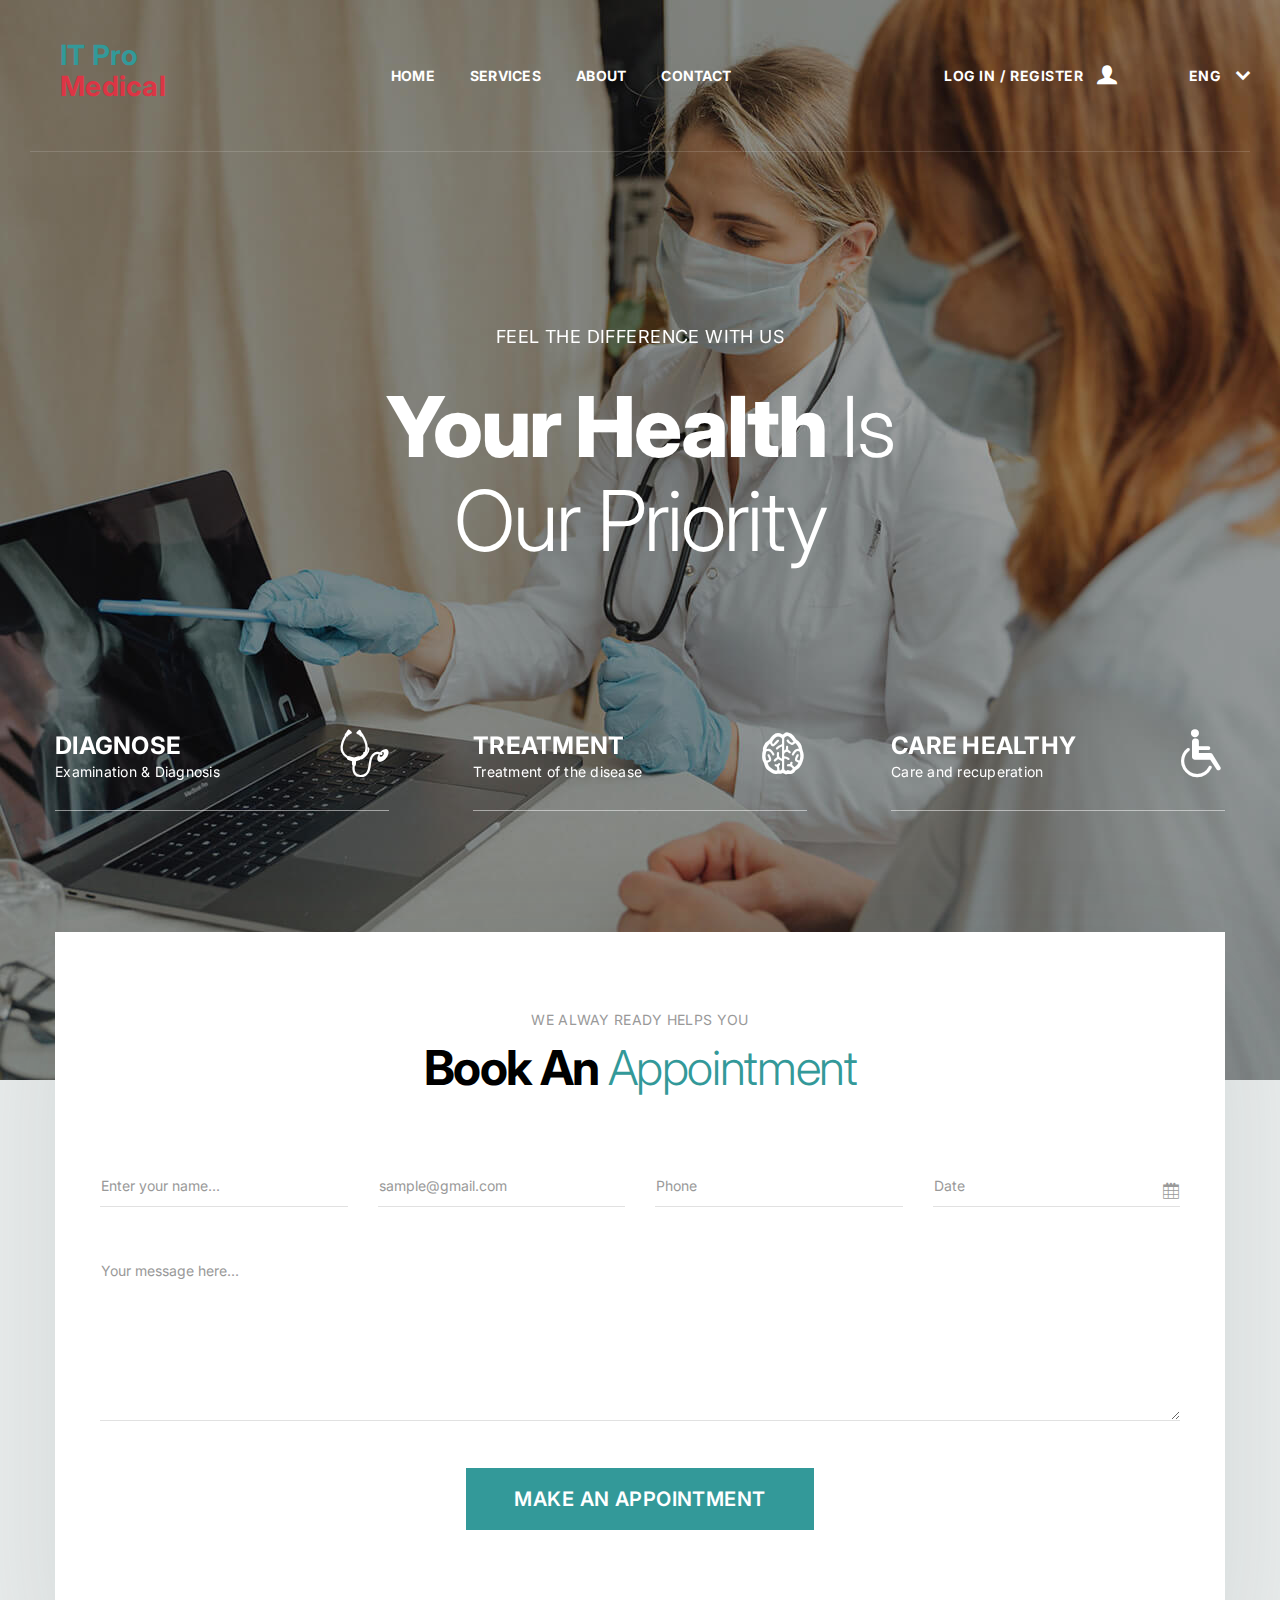
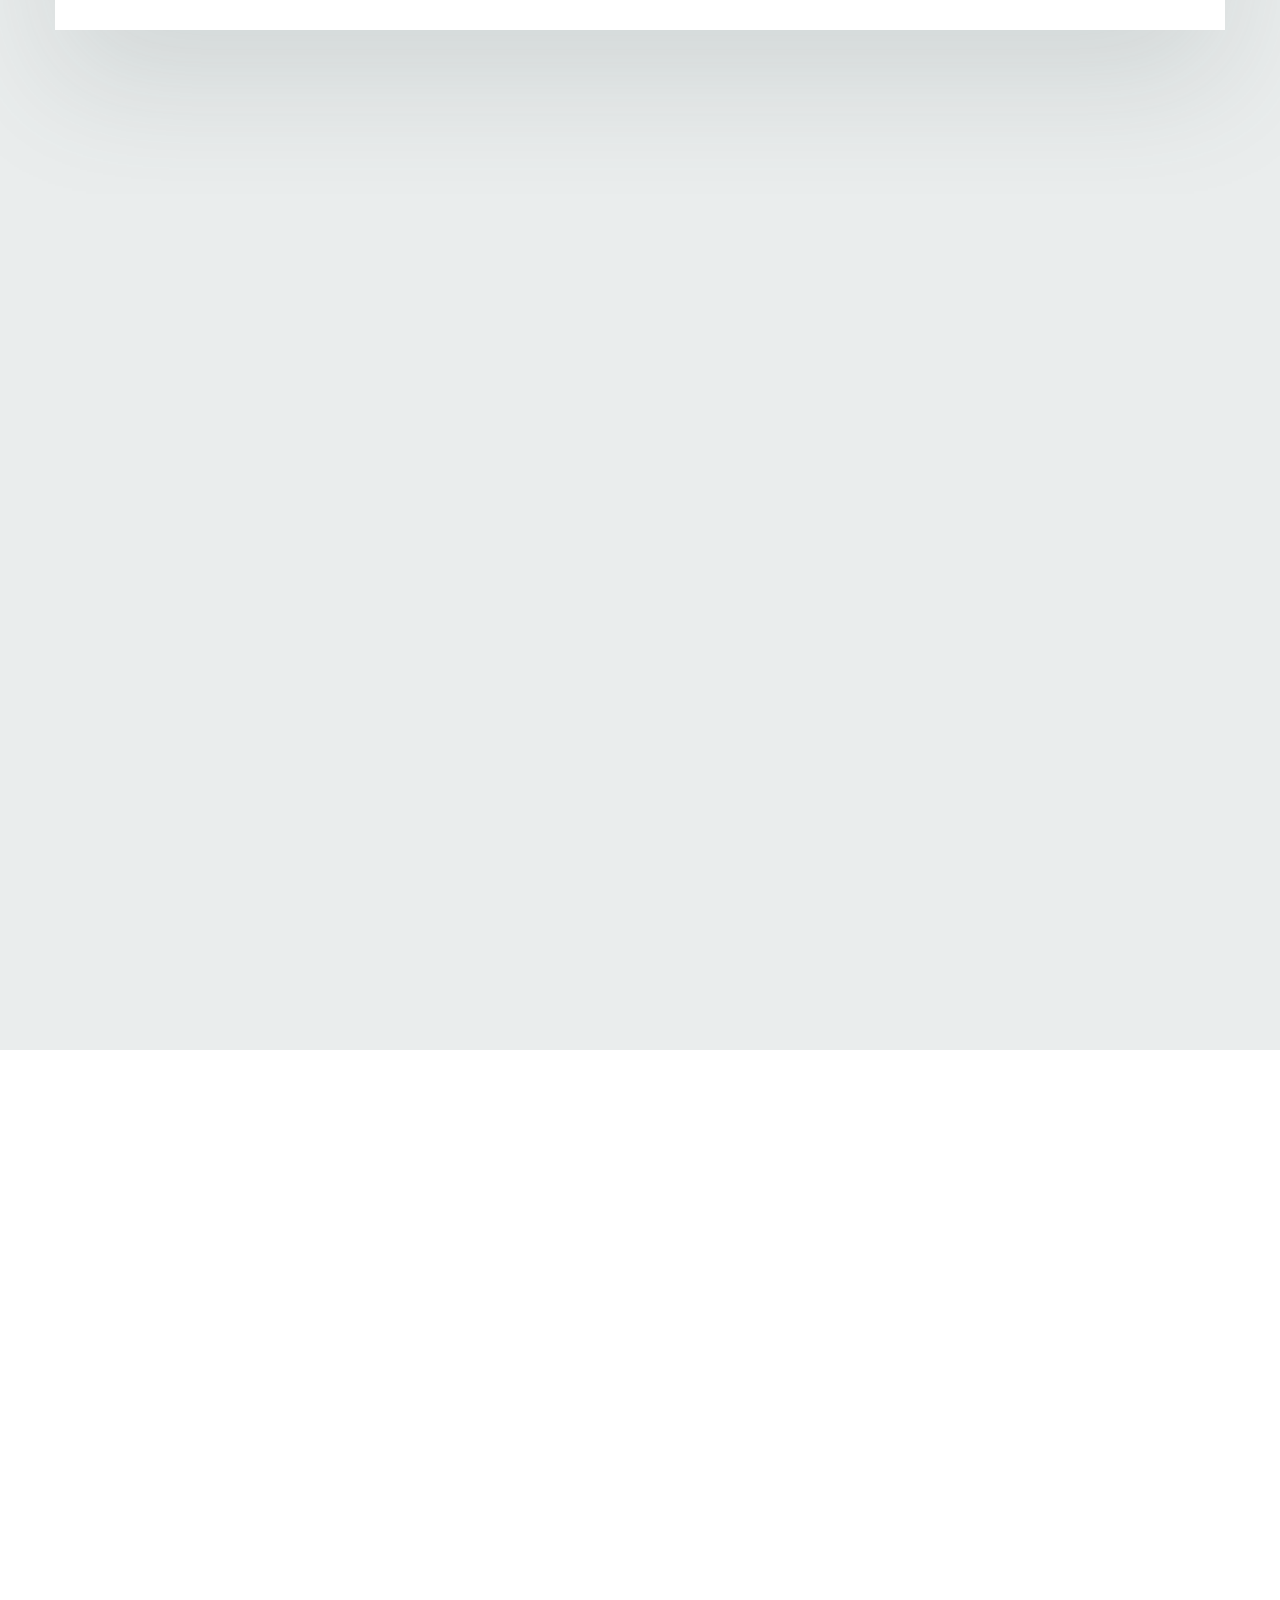
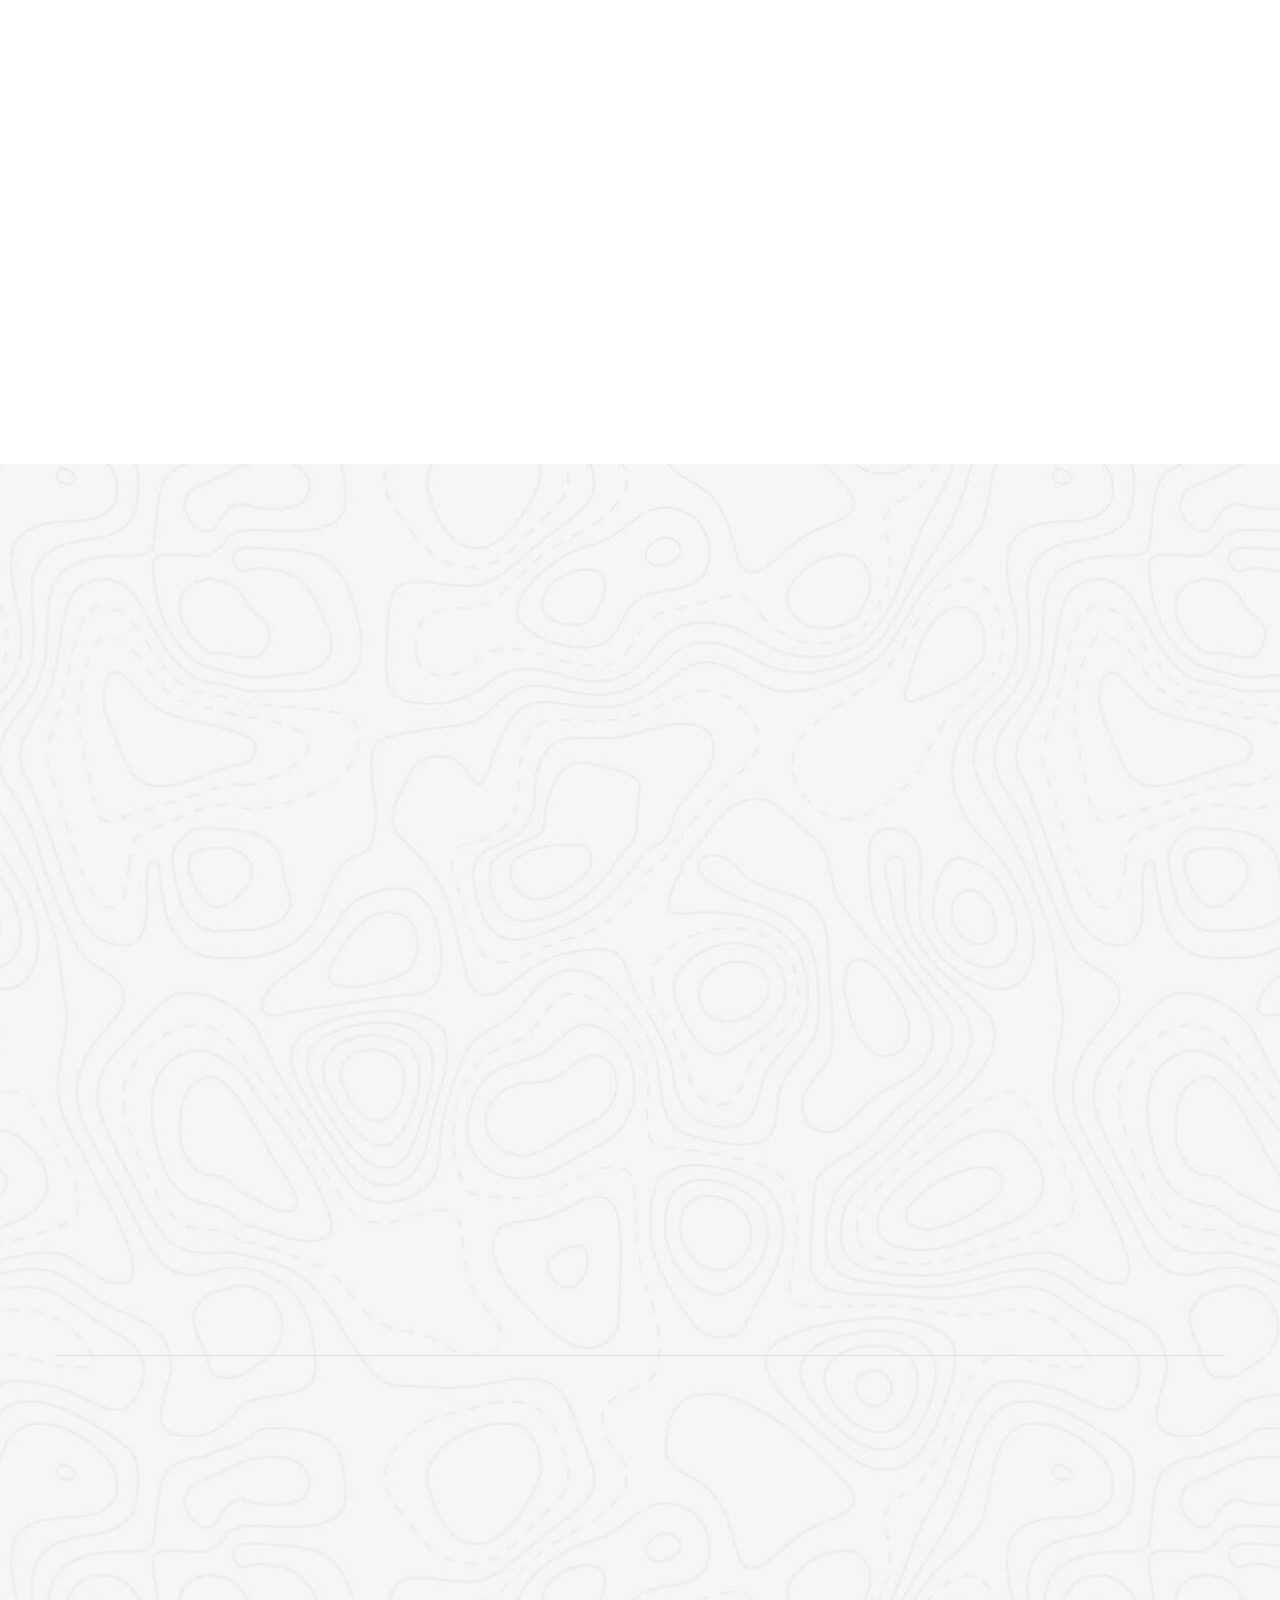
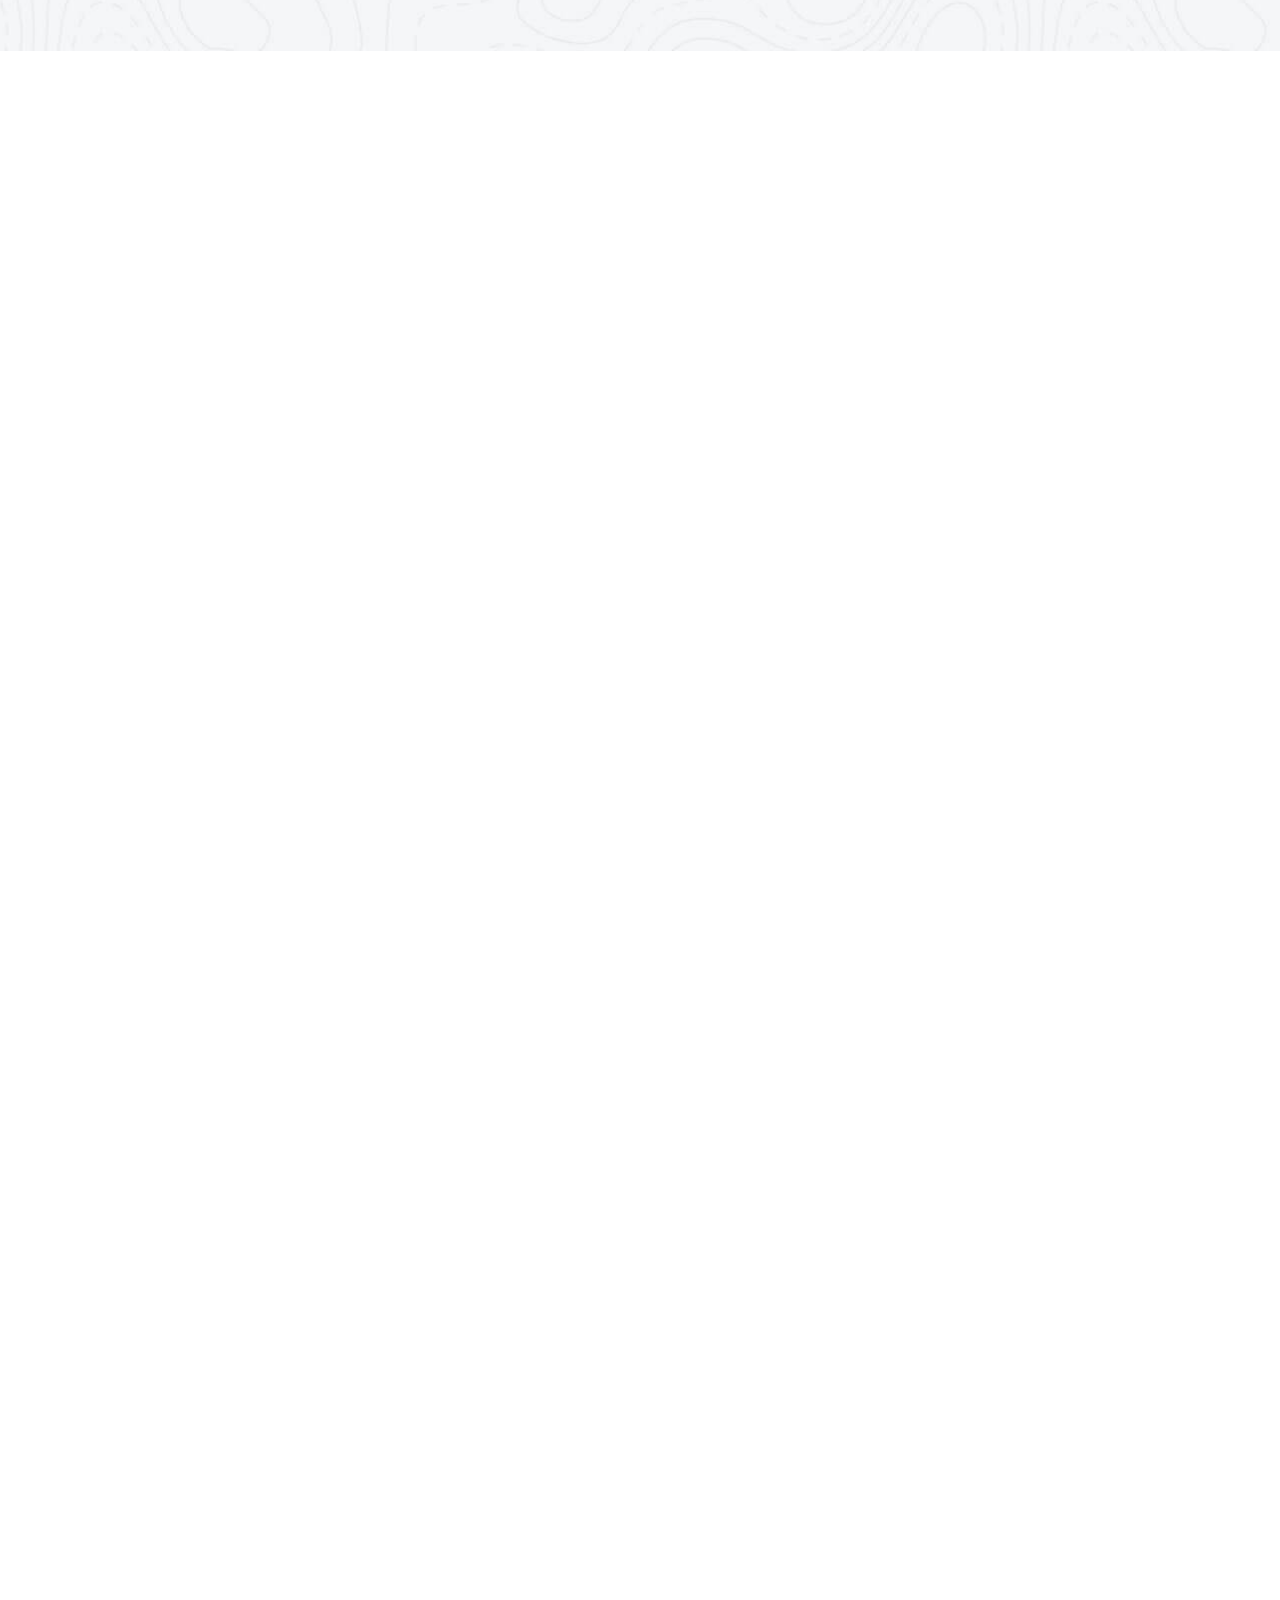
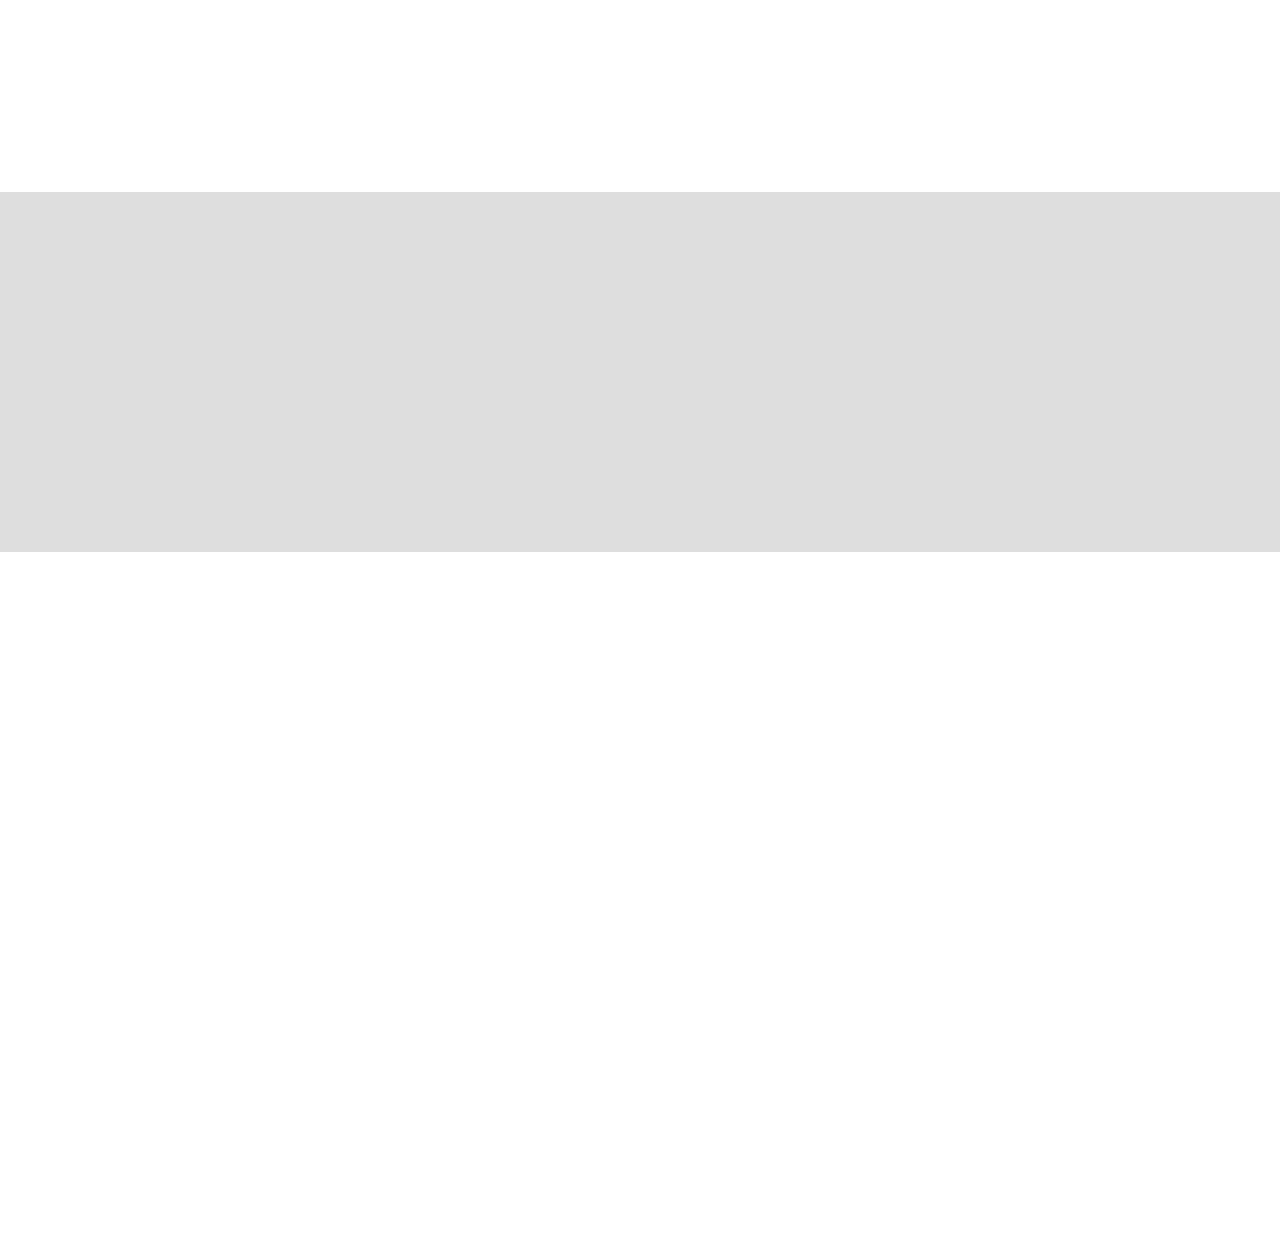
==== commit d0057d43: "href" ====
--- a/index.html
+++ b/index.html
@@ -43,7 +43,7 @@
             <div class="header-align">
               <div class="header-logo-area">
                 <a href="index.html">
-                  <h3 class="text-dark font-weight-bold ml-30" href="#">IT Pro <span class="text-danger">Medical</span></h3>
+                  <h3 class="text-dark font-weight-bold ml-30"><a href="https://itprouz.uz">IT Pro <span class="text-danger">Medical</span></a></h3>
                 </a>
               </div>
               <div class="header-navigation-area">
@@ -708,7 +708,7 @@
             <div class="widget-item">
               <div class="about-widget">
                 <a class="footer-logo" href="index.html">
-                  <h3 class="text-dark font-weight-bold ml-30" href="#">IT Pro <span class="text-danger">Medical</span></h3>
+                 <h3 class="text-dark font-weight-bold ml-30"><a href="https://itprouz.uz">IT Pro <span class="text-danger">Medical</span></a></h3>
                 </a>
                 <p class="mb-0">Sed elit quam, iaculis sed semper sit amet udin vitae nibh at magna akal semperFusce.
                 </p>
@@ -785,7 +785,7 @@
           <div class="row text-center">
             <div class="col-sm-12">
               <div class="widget-copyright">
-                <p>© 2021 <span>IT Pro</span>. Made with <i class="icofont-heart-alt"></i> by <a href="https://it-pro.vercel.app/" target="_blank">IT Pro</a></p>
+                <p>© 2021 <span>IT Pro</span>. Made with <i class="icofont-heart-alt"></i> by <a href="https://itprouz.uz" target="_blank">IT Pro</a></p>
               </div>
             </div>
           </div>
